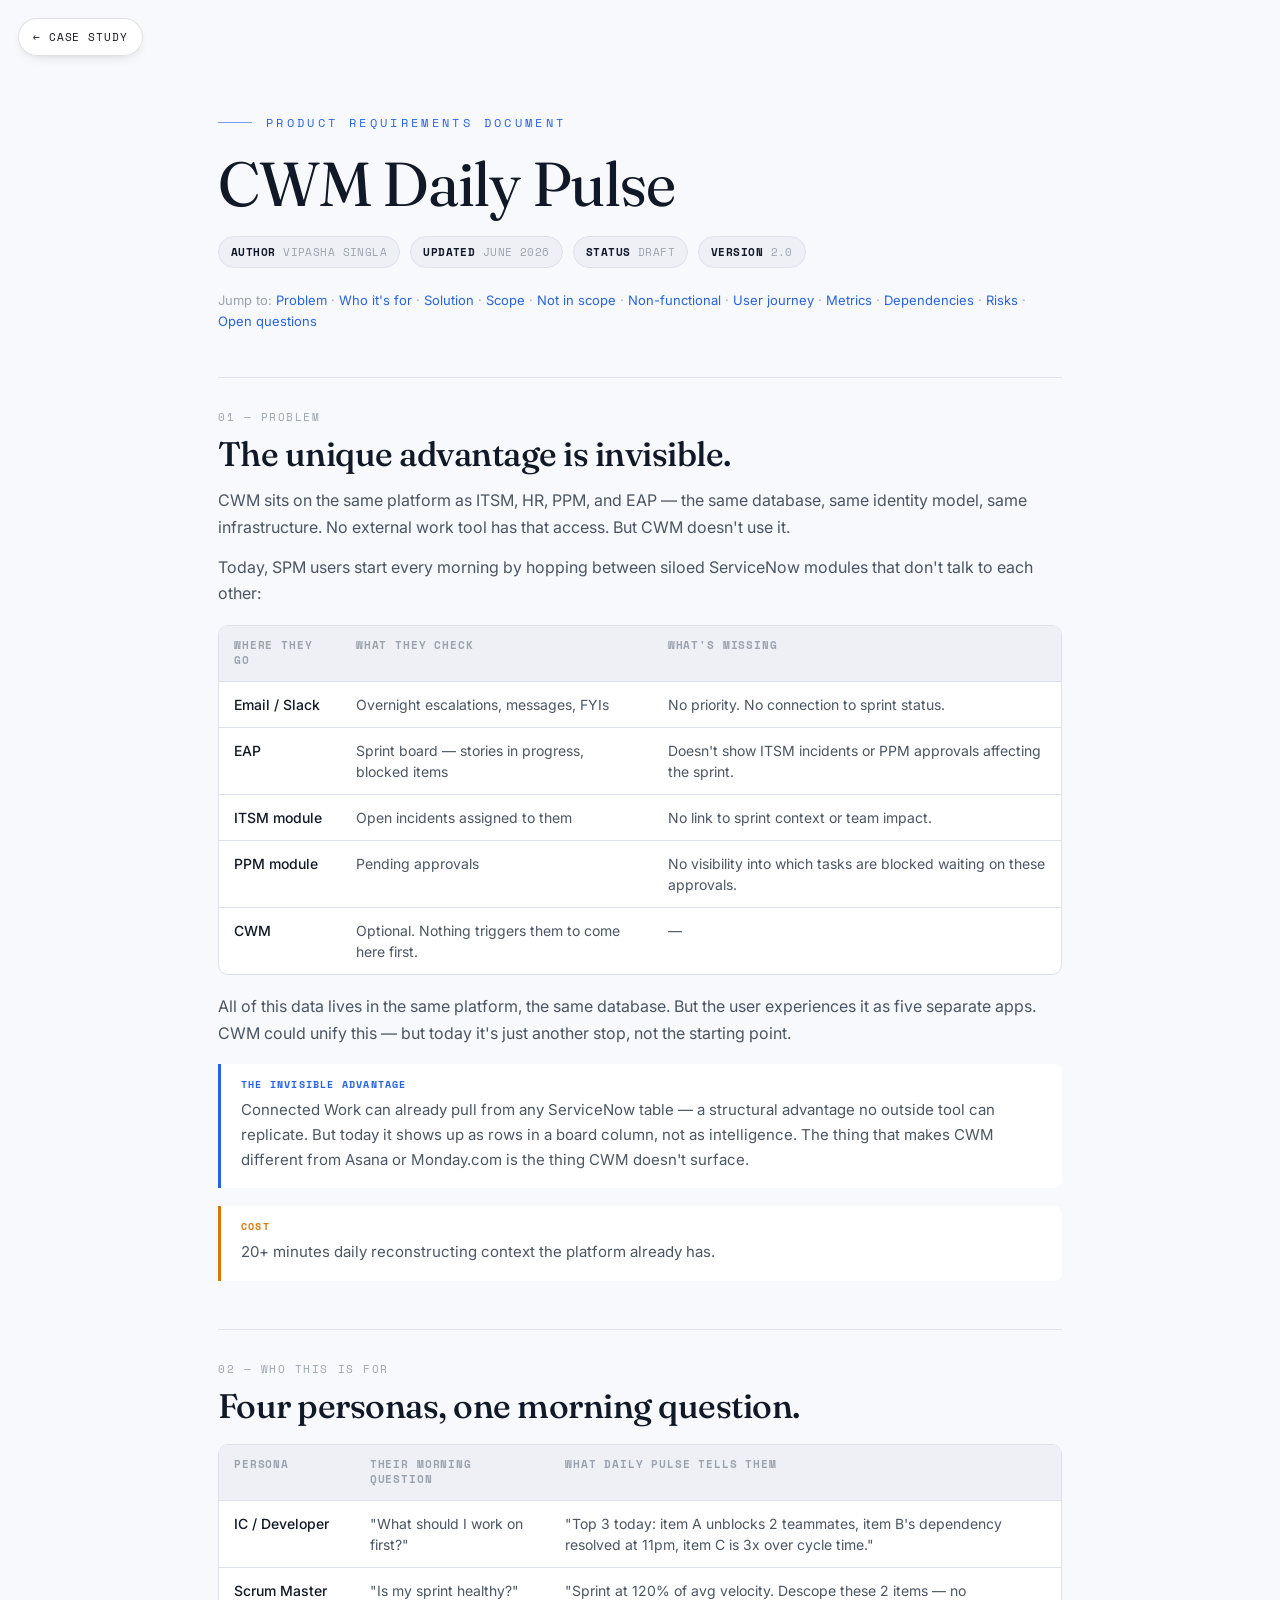
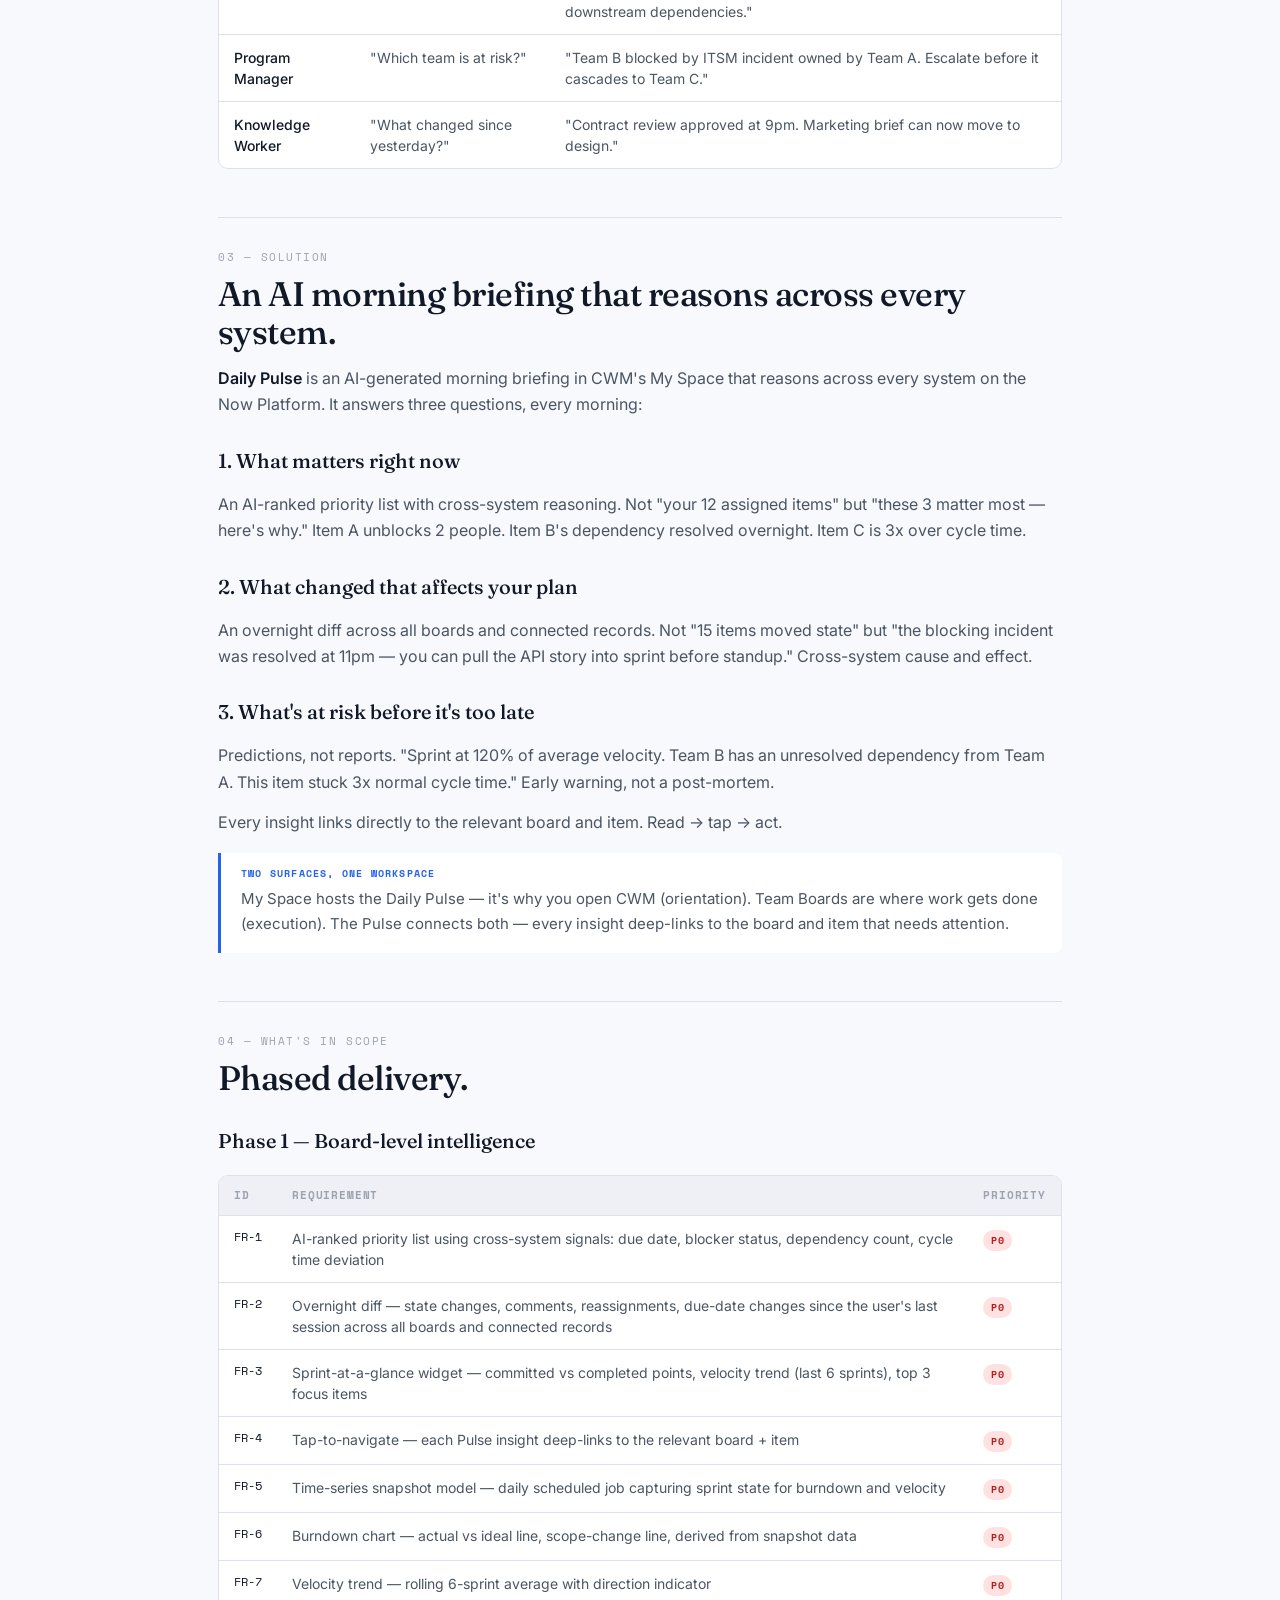
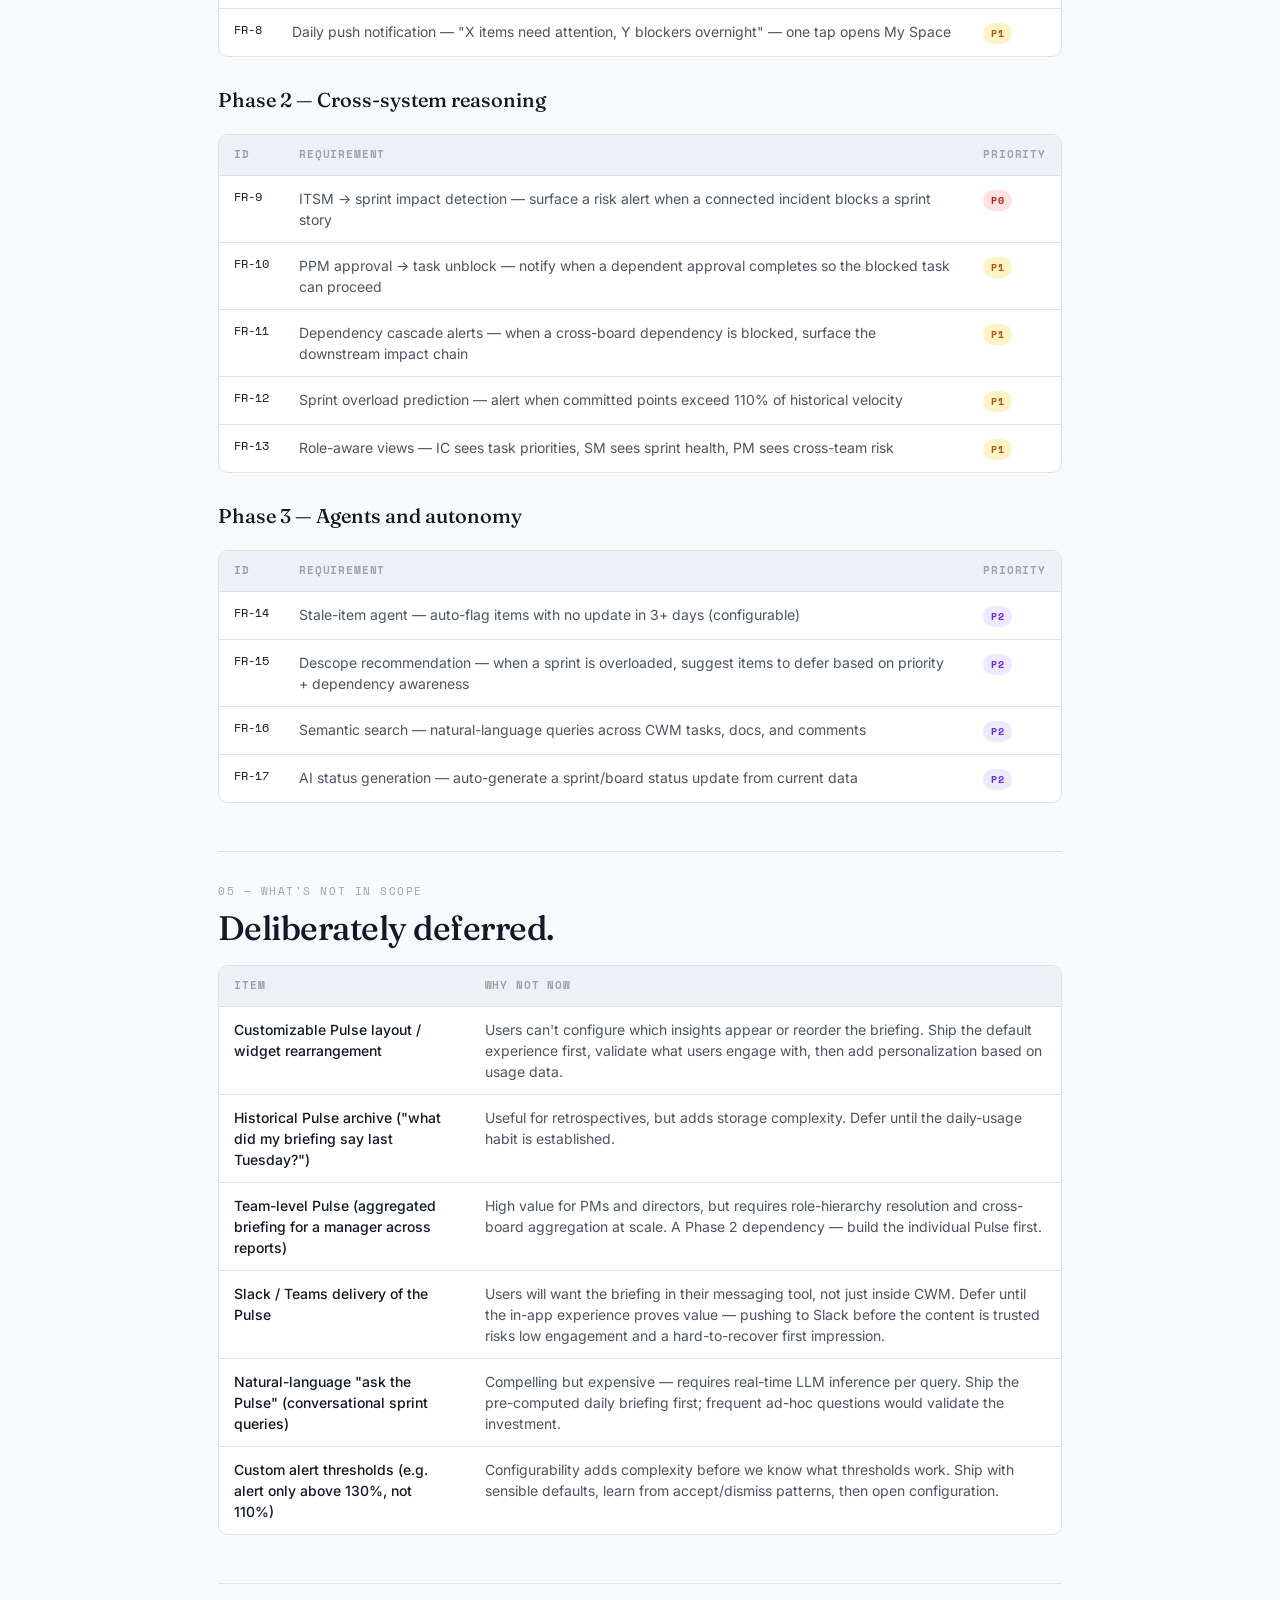
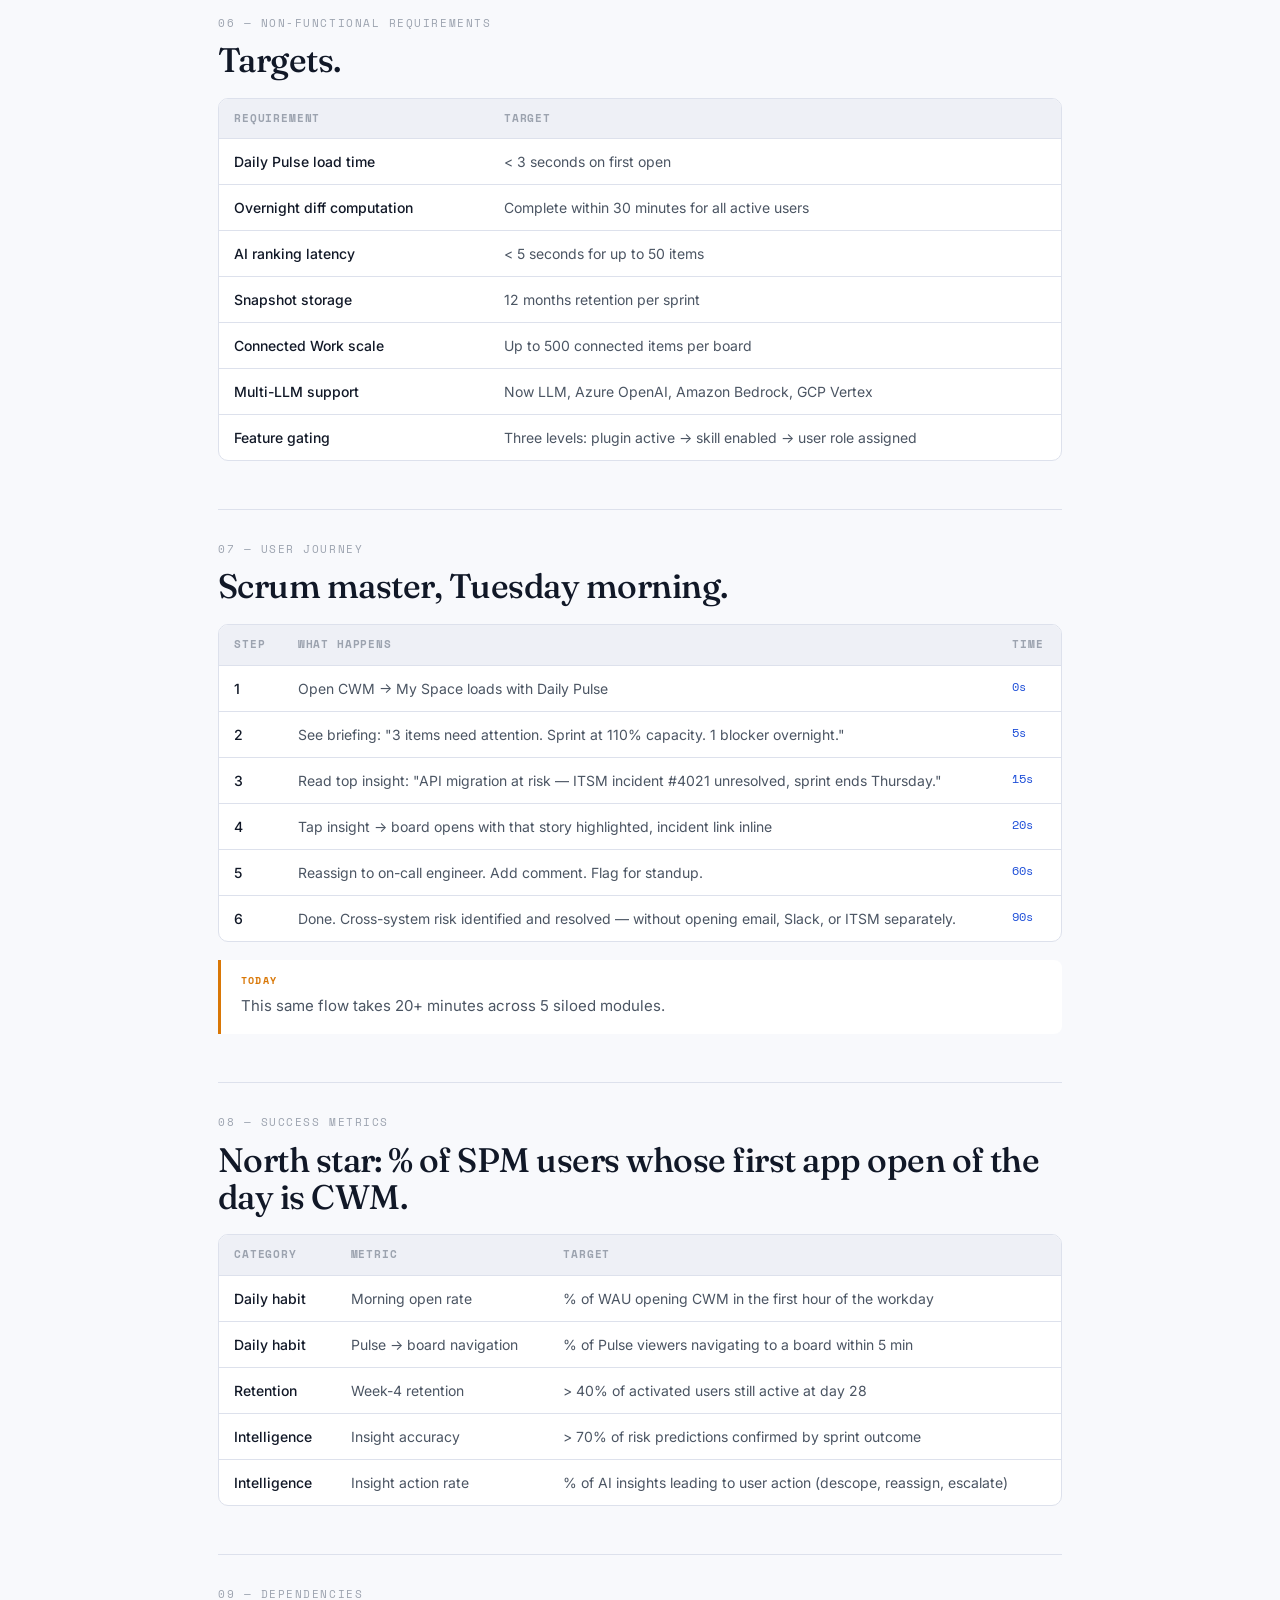
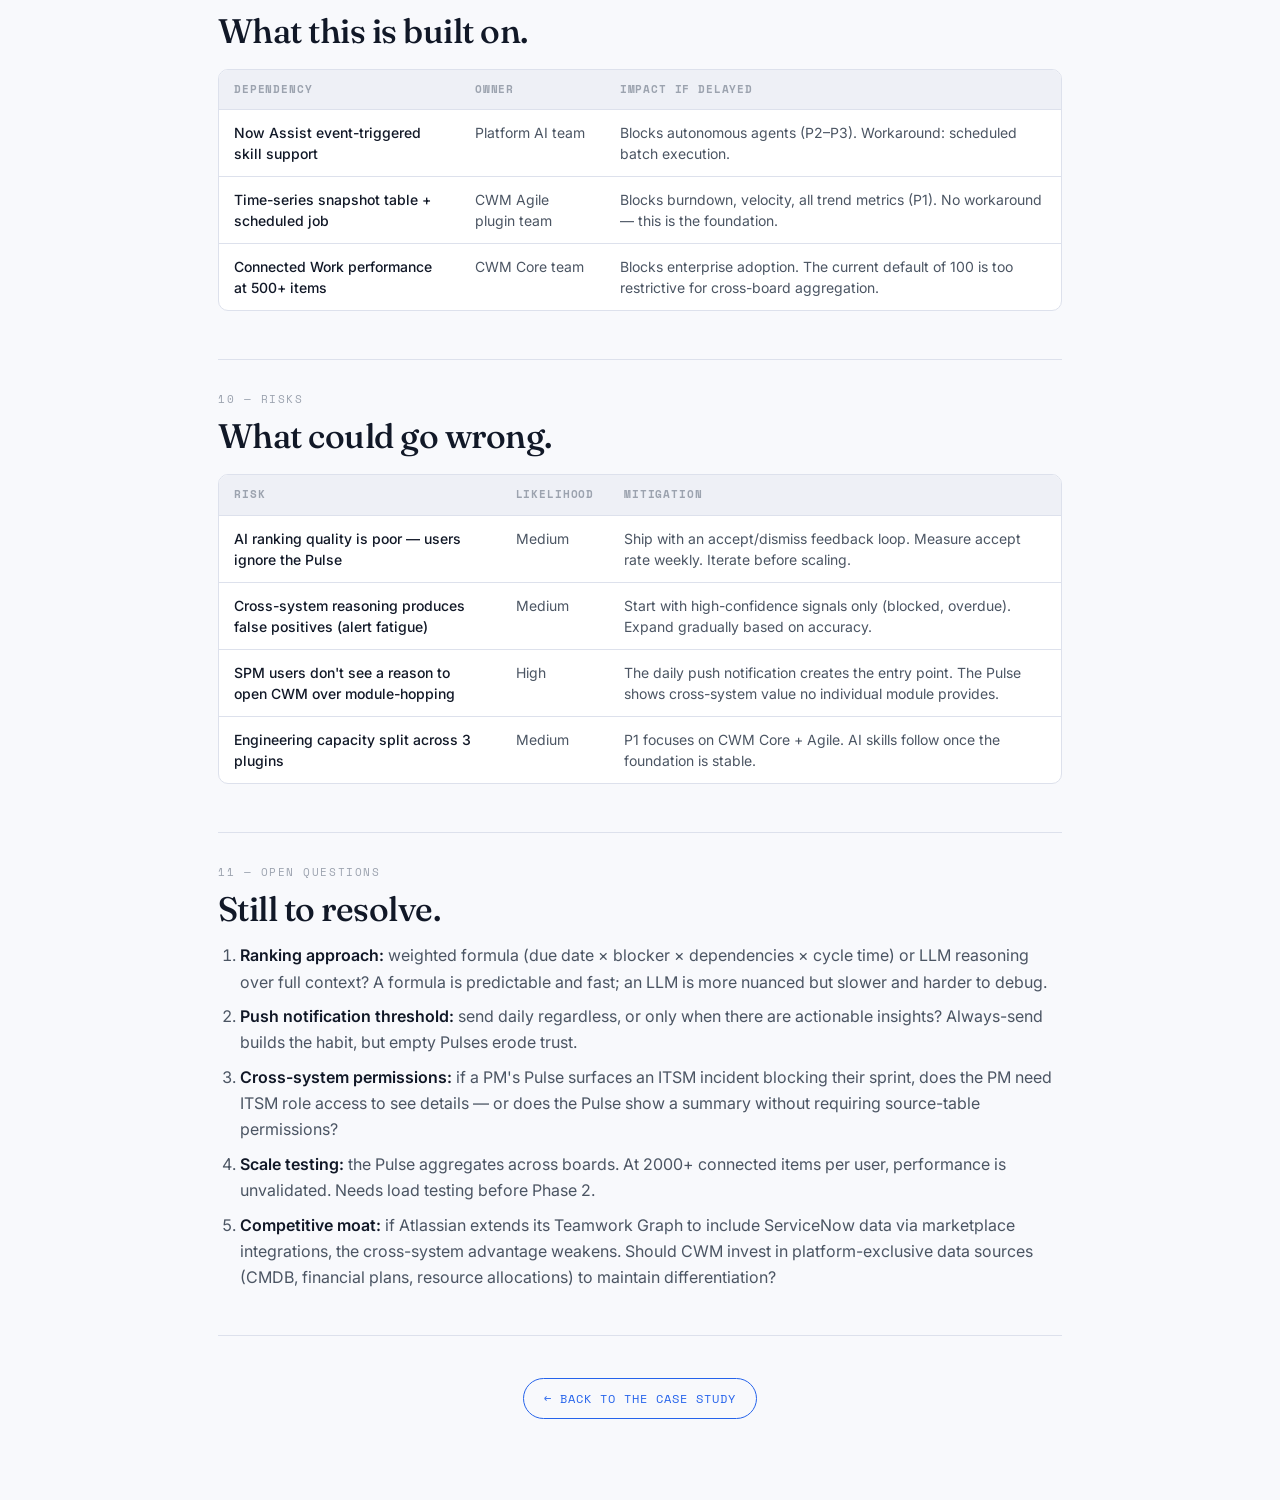
==== case-studies/daily-pulse-prd.html @ d3bc54a2 "Add files via upload" ====
<!DOCTYPE html>
<html lang="en">
<head>
<meta charset="UTF-8" />
<meta name="viewport" content="width=device-width, initial-scale=1.0" />
<title>CWM Daily Pulse — PRD</title>
<link rel="icon" type="image/svg+xml" href="../assets/favicon.svg" />
<link rel="preconnect" href="https://fonts.googleapis.com" />
<link rel="preconnect" href="https://fonts.gstatic.com" crossorigin />
<link href="https://fonts.googleapis.com/css2?family=Fraunces:ital,opsz,wght@0,9..144,400;0,9..144,500;1,9..144,400&family=Inter:wght@300;400;500;600&family=Space+Mono:wght@400;700&display=swap" rel="stylesheet" />
<style>
:root{
  --ink:#F8F9FC;--ink2:#FFF;--ink3:#EEF0F6;--ln:#DDE1EC;
  --ac:#2563EB;--acd:#1D4ED8;--em:#10B981;--am:#D97706;--rd:#EF4444;--pr:#7C3AED;
  --mt:#4B5563;--md:#9CA3AF;--pp:#111827;
  --se:'Fraunces',Georgia,serif;--sa:'Inter',system-ui,sans-serif;--mo:'Space Mono',monospace;
  --mx:900px;
}
*{box-sizing:border-box;margin:0;padding:0}
html{scroll-behavior:smooth}
body{background:var(--ink);color:var(--mt);font:400 16px/1.65 var(--sa);-webkit-font-smoothing:antialiased;overflow-x:hidden}
::selection{background:var(--ac);color:#fff}
.w{max-width:var(--mx);margin:0 auto;padding:0 28px}

/* top links */
.pill{position:fixed;top:18px;left:18px;z-index:9999;display:inline-flex;align-items:center;gap:7px;font-family:var(--mo);font-size:11px;letter-spacing:.08em;text-transform:uppercase;text-decoration:none;color:#16141A;background:rgba(255,255,255,.92);border:1px solid rgba(0,0,0,.12);border-radius:999px;padding:9px 14px;-webkit-backdrop-filter:blur(6px);backdrop-filter:blur(6px);box-shadow:0 4px 14px -8px rgba(0,0,0,.3)}

/* doc header */
.dochead{padding:104px 0 30px}
.ey{font:400 12px/1 var(--mo);letter-spacing:.28em;text-transform:uppercase;color:var(--ac);display:inline-flex;align-items:center;gap:14px}
.ey::before{content:"";width:34px;height:1px;background:var(--ac);opacity:.6}
h1{font-family:var(--se);color:var(--pp);font-weight:400;font-size:clamp(38px,6vw,62px);letter-spacing:-.02em;line-height:1.02;margin:22px 0 20px}
.meta{display:flex;flex-wrap:wrap;gap:8px 10px;font-family:var(--mo);font-size:11px;letter-spacing:.04em;color:var(--md);text-transform:uppercase}
.meta span{background:var(--ink3);border:1px solid var(--ln);border-radius:999px;padding:6px 12px}
.meta b{color:var(--pp);font-weight:700}
.tocs{margin-top:22px;font-size:13px;color:var(--md)}
.tocs a{color:var(--ac);text-decoration:none}.tocs a:hover{text-decoration:underline}

/* sections */
section{padding:30px 0;border-top:1px solid var(--ln)}
h2{font-family:var(--se);color:var(--pp);font-weight:500;font-size:clamp(24px,3.4vw,34px);letter-spacing:-.015em;line-height:1.1;margin-bottom:6px}
.kick{font-family:var(--mo);font-size:11px;letter-spacing:.14em;text-transform:uppercase;color:var(--md);margin-bottom:10px}
h3{font-family:var(--se);color:var(--pp);font-weight:500;font-size:20px;margin:26px 0 12px}
p{margin:14px 0;color:var(--mt)}
p strong,li strong,td strong{color:var(--pp);font-weight:600}
em{font-style:italic;color:var(--acd)}
ul,ol{margin:14px 0 14px 22px}li{margin:8px 0}

/* callouts */
.call{border-left:3px solid var(--ac);background:var(--ink2);border-radius:0 8px 8px 0;padding:16px 20px;margin:18px 0;font-size:15px}
.call.cost{border-left-color:var(--am)}
.call .lbl{font:700 10px/1 var(--mo);letter-spacing:.12em;text-transform:uppercase;color:var(--ac);display:block;margin-bottom:8px}
.call.cost .lbl{color:var(--am)}

/* tables */
.tw{overflow-x:auto;margin:18px 0;border:1px solid var(--ln);border-radius:10px;background:var(--ink2)}
table{border-collapse:collapse;width:100%;font-size:14px;min-width:520px}
th,td{text-align:left;padding:12px 15px;border-bottom:1px solid var(--ln);vertical-align:top;line-height:1.5}
th{font-family:var(--mo);font-size:10.5px;letter-spacing:.08em;text-transform:uppercase;color:var(--md);background:var(--ink3);font-weight:700}
tr:last-child td{border-bottom:none}
td:first-child{color:var(--pp);font-weight:500}
.idc{font-family:var(--mo);font-size:12px;color:var(--acd);white-space:nowrap}

/* priority badges */
.p{font-family:var(--mo);font-size:10px;font-weight:700;letter-spacing:.04em;padding:3px 8px;border-radius:999px;white-space:nowrap;display:inline-block}
.p0{background:#FEE2E2;color:#B91C1C}
.p1{background:#FEF3C7;color:#B45309}
.p2{background:#EDE9FE;color:#6D28D9}

.endcap{padding:48px 0 90px;border-top:1px solid var(--ln);text-align:center}
.endcap a{font-family:var(--mo);font-size:12px;letter-spacing:.08em;text-transform:uppercase;color:var(--ac);text-decoration:none;border:1px solid var(--ac);border-radius:999px;padding:11px 20px}
.endcap a:hover{background:var(--ac);color:#fff}
@media(prefers-reduced-motion:reduce){*{scroll-behavior:auto}}
</style>
</head>
<body>
<a class="pill" href="daily-pulse.html">← Case study</a>

<div class="w">

  <header class="dochead">
    <span class="ey">Product Requirements Document</span>
    <h1>CWM Daily Pulse</h1>
    <div class="meta">
      <span><b>Author</b> Vipasha Singla</span>
      <span><b>Updated</b> June 2026</span>
      <span><b>Status</b> Draft</span>
      <span><b>Version</b> 2.0</span>
    </div>
    <p class="tocs">Jump to:
      <a href="#problem">Problem</a> ·
      <a href="#users">Who it's for</a> ·
      <a href="#solution">Solution</a> ·
      <a href="#scope">Scope</a> ·
      <a href="#oos">Not in scope</a> ·
      <a href="#nfr">Non-functional</a> ·
      <a href="#journey">User journey</a> ·
      <a href="#metrics">Metrics</a> ·
      <a href="#deps">Dependencies</a> ·
      <a href="#risks">Risks</a> ·
      <a href="#oq">Open questions</a>
    </p>
  </header>

  <!-- PROBLEM -->
  <section id="problem">
    <div class="kick">01 — Problem</div>
    <h2>The unique advantage is invisible.</h2>
    <p>CWM sits on the same platform as ITSM, HR, PPM, and EAP — the same database, same identity model, same infrastructure. No external work tool has that access. But CWM doesn't use it.</p>
    <p>Today, SPM users start every morning by hopping between siloed ServiceNow modules that don't talk to each other:</p>
    <div class="tw"><table>
      <thead><tr><th>Where they go</th><th>What they check</th><th>What's missing</th></tr></thead>
      <tbody>
        <tr><td>Email / Slack</td><td>Overnight escalations, messages, FYIs</td><td>No priority. No connection to sprint status.</td></tr>
        <tr><td>EAP</td><td>Sprint board — stories in progress, blocked items</td><td>Doesn't show ITSM incidents or PPM approvals affecting the sprint.</td></tr>
        <tr><td>ITSM module</td><td>Open incidents assigned to them</td><td>No link to sprint context or team impact.</td></tr>
        <tr><td>PPM module</td><td>Pending approvals</td><td>No visibility into which tasks are blocked waiting on these approvals.</td></tr>
        <tr><td>CWM</td><td>Optional. Nothing triggers them to come here first.</td><td>—</td></tr>
      </tbody>
    </table></div>
    <p>All of this data lives in the same platform, the same database. But the user experiences it as five separate apps. CWM could unify this — but today it's just another stop, not the starting point.</p>
    <div class="call"><span class="lbl">The invisible advantage</span>Connected Work can already pull from any ServiceNow table — a structural advantage no outside tool can replicate. But today it shows up as rows in a board column, not as intelligence. The thing that makes CWM different from Asana or Monday.com is the thing CWM doesn't surface.</div>
    <div class="call cost"><span class="lbl">Cost</span>20+ minutes daily reconstructing context the platform already has.</div>
  </section>

  <!-- USERS -->
  <section id="users">
    <div class="kick">02 — Who this is for</div>
    <h2>Four personas, one morning question.</h2>
    <div class="tw"><table>
      <thead><tr><th>Persona</th><th>Their morning question</th><th>What Daily Pulse tells them</th></tr></thead>
      <tbody>
        <tr><td>IC / Developer</td><td>"What should I work on first?"</td><td>"Top 3 today: item A unblocks 2 teammates, item B's dependency resolved at 11pm, item C is 3x over cycle time."</td></tr>
        <tr><td>Scrum Master</td><td>"Is my sprint healthy?"</td><td>"Sprint at 120% of avg velocity. Descope these 2 items — no downstream dependencies."</td></tr>
        <tr><td>Program Manager</td><td>"Which team is at risk?"</td><td>"Team B blocked by ITSM incident owned by Team A. Escalate before it cascades to Team C."</td></tr>
        <tr><td>Knowledge Worker</td><td>"What changed since yesterday?"</td><td>"Contract review approved at 9pm. Marketing brief can now move to design."</td></tr>
      </tbody>
    </table></div>
  </section>

  <!-- SOLUTION -->
  <section id="solution">
    <div class="kick">03 — Solution</div>
    <h2>An AI morning briefing that reasons across every system.</h2>
    <p><strong>Daily Pulse</strong> is an AI-generated morning briefing in CWM's My Space that reasons across every system on the Now Platform. It answers three questions, every morning:</p>
    <h3>1. What matters right now</h3>
    <p>An AI-ranked priority list with cross-system reasoning. Not "your 12 assigned items" but "these 3 matter most — here's why." Item A unblocks 2 people. Item B's dependency resolved overnight. Item C is 3x over cycle time.</p>
    <h3>2. What changed that affects your plan</h3>
    <p>An overnight diff across all boards and connected records. Not "15 items moved state" but "the blocking incident was resolved at 11pm — you can pull the API story into sprint before standup." Cross-system cause and effect.</p>
    <h3>3. What's at risk before it's too late</h3>
    <p>Predictions, not reports. "Sprint at 120% of average velocity. Team B has an unresolved dependency from Team A. This item stuck 3x normal cycle time." Early warning, not a post-mortem.</p>
    <p>Every insight links directly to the relevant board and item. Read → tap → act.</p>
    <div class="call"><span class="lbl">Two surfaces, one workspace</span>My Space hosts the Daily Pulse — it's why you open CWM (orientation). Team Boards are where work gets done (execution). The Pulse connects both — every insight deep-links to the board and item that needs attention.</div>
  </section>

  <!-- SCOPE -->
  <section id="scope">
    <div class="kick">04 — What's in scope</div>
    <h2>Phased delivery.</h2>

    <h3>Phase 1 — Board-level intelligence</h3>
    <div class="tw"><table>
      <thead><tr><th>ID</th><th>Requirement</th><th>Priority</th></tr></thead>
      <tbody>
        <tr><td class="idc">FR-1</td><td>AI-ranked priority list using cross-system signals: due date, blocker status, dependency count, cycle time deviation</td><td><span class="p p0">P0</span></td></tr>
        <tr><td class="idc">FR-2</td><td>Overnight diff — state changes, comments, reassignments, due-date changes since the user's last session across all boards and connected records</td><td><span class="p p0">P0</span></td></tr>
        <tr><td class="idc">FR-3</td><td>Sprint-at-a-glance widget — committed vs completed points, velocity trend (last 6 sprints), top 3 focus items</td><td><span class="p p0">P0</span></td></tr>
        <tr><td class="idc">FR-4</td><td>Tap-to-navigate — each Pulse insight deep-links to the relevant board + item</td><td><span class="p p0">P0</span></td></tr>
        <tr><td class="idc">FR-5</td><td>Time-series snapshot model — daily scheduled job capturing sprint state for burndown and velocity</td><td><span class="p p0">P0</span></td></tr>
        <tr><td class="idc">FR-6</td><td>Burndown chart — actual vs ideal line, scope-change line, derived from snapshot data</td><td><span class="p p0">P0</span></td></tr>
        <tr><td class="idc">FR-7</td><td>Velocity trend — rolling 6-sprint average with direction indicator</td><td><span class="p p0">P0</span></td></tr>
        <tr><td class="idc">FR-8</td><td>Daily push notification — "X items need attention, Y blockers overnight" — one tap opens My Space</td><td><span class="p p1">P1</span></td></tr>
      </tbody>
    </table></div>

    <h3>Phase 2 — Cross-system reasoning</h3>
    <div class="tw"><table>
      <thead><tr><th>ID</th><th>Requirement</th><th>Priority</th></tr></thead>
      <tbody>
        <tr><td class="idc">FR-9</td><td>ITSM → sprint impact detection — surface a risk alert when a connected incident blocks a sprint story</td><td><span class="p p0">P0</span></td></tr>
        <tr><td class="idc">FR-10</td><td>PPM approval → task unblock — notify when a dependent approval completes so the blocked task can proceed</td><td><span class="p p1">P1</span></td></tr>
        <tr><td class="idc">FR-11</td><td>Dependency cascade alerts — when a cross-board dependency is blocked, surface the downstream impact chain</td><td><span class="p p1">P1</span></td></tr>
        <tr><td class="idc">FR-12</td><td>Sprint overload prediction — alert when committed points exceed 110% of historical velocity</td><td><span class="p p1">P1</span></td></tr>
        <tr><td class="idc">FR-13</td><td>Role-aware views — IC sees task priorities, SM sees sprint health, PM sees cross-team risk</td><td><span class="p p1">P1</span></td></tr>
      </tbody>
    </table></div>

    <h3>Phase 3 — Agents and autonomy</h3>
    <div class="tw"><table>
      <thead><tr><th>ID</th><th>Requirement</th><th>Priority</th></tr></thead>
      <tbody>
        <tr><td class="idc">FR-14</td><td>Stale-item agent — auto-flag items with no update in 3+ days (configurable)</td><td><span class="p p2">P2</span></td></tr>
        <tr><td class="idc">FR-15</td><td>Descope recommendation — when a sprint is overloaded, suggest items to defer based on priority + dependency awareness</td><td><span class="p p2">P2</span></td></tr>
        <tr><td class="idc">FR-16</td><td>Semantic search — natural-language queries across CWM tasks, docs, and comments</td><td><span class="p p2">P2</span></td></tr>
        <tr><td class="idc">FR-17</td><td>AI status generation — auto-generate a sprint/board status update from current data</td><td><span class="p p2">P2</span></td></tr>
      </tbody>
    </table></div>
  </section>

  <!-- OUT OF SCOPE -->
  <section id="oos">
    <div class="kick">05 — What's NOT in scope</div>
    <h2>Deliberately deferred.</h2>
    <div class="tw"><table>
      <thead><tr><th>Item</th><th>Why not now</th></tr></thead>
      <tbody>
        <tr><td>Customizable Pulse layout / widget rearrangement</td><td>Users can't configure which insights appear or reorder the briefing. Ship the default experience first, validate what users engage with, then add personalization based on usage data.</td></tr>
        <tr><td>Historical Pulse archive ("what did my briefing say last Tuesday?")</td><td>Useful for retrospectives, but adds storage complexity. Defer until the daily-usage habit is established.</td></tr>
        <tr><td>Team-level Pulse (aggregated briefing for a manager across reports)</td><td>High value for PMs and directors, but requires role-hierarchy resolution and cross-board aggregation at scale. A Phase 2 dependency — build the individual Pulse first.</td></tr>
        <tr><td>Slack / Teams delivery of the Pulse</td><td>Users will want the briefing in their messaging tool, not just inside CWM. Defer until the in-app experience proves value — pushing to Slack before the content is trusted risks low engagement and a hard-to-recover first impression.</td></tr>
        <tr><td>Natural-language "ask the Pulse" (conversational sprint queries)</td><td>Compelling but expensive — requires real-time LLM inference per query. Ship the pre-computed daily briefing first; frequent ad-hoc questions would validate the investment.</td></tr>
        <tr><td>Custom alert thresholds (e.g. alert only above 130%, not 110%)</td><td>Configurability adds complexity before we know what thresholds work. Ship with sensible defaults, learn from accept/dismiss patterns, then open configuration.</td></tr>
      </tbody>
    </table></div>
  </section>

  <!-- NFR -->
  <section id="nfr">
    <div class="kick">06 — Non-functional requirements</div>
    <h2>Targets.</h2>
    <div class="tw"><table>
      <thead><tr><th>Requirement</th><th>Target</th></tr></thead>
      <tbody>
        <tr><td>Daily Pulse load time</td><td>&lt; 3 seconds on first open</td></tr>
        <tr><td>Overnight diff computation</td><td>Complete within 30 minutes for all active users</td></tr>
        <tr><td>AI ranking latency</td><td>&lt; 5 seconds for up to 50 items</td></tr>
        <tr><td>Snapshot storage</td><td>12 months retention per sprint</td></tr>
        <tr><td>Connected Work scale</td><td>Up to 500 connected items per board</td></tr>
        <tr><td>Multi-LLM support</td><td>Now LLM, Azure OpenAI, Amazon Bedrock, GCP Vertex</td></tr>
        <tr><td>Feature gating</td><td>Three levels: plugin active → skill enabled → user role assigned</td></tr>
      </tbody>
    </table></div>
  </section>

  <!-- JOURNEY -->
  <section id="journey">
    <div class="kick">07 — User journey</div>
    <h2>Scrum master, Tuesday morning.</h2>
    <div class="tw"><table>
      <thead><tr><th>Step</th><th>What happens</th><th>Time</th></tr></thead>
      <tbody>
        <tr><td>1</td><td>Open CWM → My Space loads with Daily Pulse</td><td class="idc">0s</td></tr>
        <tr><td>2</td><td>See briefing: "3 items need attention. Sprint at 110% capacity. 1 blocker overnight."</td><td class="idc">5s</td></tr>
        <tr><td>3</td><td>Read top insight: "API migration at risk — ITSM incident #4021 unresolved, sprint ends Thursday."</td><td class="idc">15s</td></tr>
        <tr><td>4</td><td>Tap insight → board opens with that story highlighted, incident link inline</td><td class="idc">20s</td></tr>
        <tr><td>5</td><td>Reassign to on-call engineer. Add comment. Flag for standup.</td><td class="idc">60s</td></tr>
        <tr><td>6</td><td>Done. Cross-system risk identified and resolved — without opening email, Slack, or ITSM separately.</td><td class="idc">90s</td></tr>
      </tbody>
    </table></div>
    <div class="call cost"><span class="lbl">Today</span>This same flow takes 20+ minutes across 5 siloed modules.</div>
  </section>

  <!-- METRICS -->
  <section id="metrics">
    <div class="kick">08 — Success metrics</div>
    <h2>North star: % of SPM users whose first app open of the day is CWM.</h2>
    <div class="tw"><table>
      <thead><tr><th>Category</th><th>Metric</th><th>Target</th></tr></thead>
      <tbody>
        <tr><td>Daily habit</td><td>Morning open rate</td><td>% of WAU opening CWM in the first hour of the workday</td></tr>
        <tr><td>Daily habit</td><td>Pulse → board navigation</td><td>% of Pulse viewers navigating to a board within 5 min</td></tr>
        <tr><td>Retention</td><td>Week-4 retention</td><td>&gt; 40% of activated users still active at day 28</td></tr>
        <tr><td>Intelligence</td><td>Insight accuracy</td><td>&gt; 70% of risk predictions confirmed by sprint outcome</td></tr>
        <tr><td>Intelligence</td><td>Insight action rate</td><td>% of AI insights leading to user action (descope, reassign, escalate)</td></tr>
      </tbody>
    </table></div>
  </section>

  <!-- DEPENDENCIES -->
  <section id="deps">
    <div class="kick">09 — Dependencies</div>
    <h2>What this is built on.</h2>
    <div class="tw"><table>
      <thead><tr><th>Dependency</th><th>Owner</th><th>Impact if delayed</th></tr></thead>
      <tbody>
        <tr><td>Now Assist event-triggered skill support</td><td>Platform AI team</td><td>Blocks autonomous agents (P2–P3). Workaround: scheduled batch execution.</td></tr>
        <tr><td>Time-series snapshot table + scheduled job</td><td>CWM Agile plugin team</td><td>Blocks burndown, velocity, all trend metrics (P1). No workaround — this is the foundation.</td></tr>
        <tr><td>Connected Work performance at 500+ items</td><td>CWM Core team</td><td>Blocks enterprise adoption. The current default of 100 is too restrictive for cross-board aggregation.</td></tr>
      </tbody>
    </table></div>
  </section>

  <!-- RISKS -->
  <section id="risks">
    <div class="kick">10 — Risks</div>
    <h2>What could go wrong.</h2>
    <div class="tw"><table>
      <thead><tr><th>Risk</th><th>Likelihood</th><th>Mitigation</th></tr></thead>
      <tbody>
        <tr><td>AI ranking quality is poor — users ignore the Pulse</td><td>Medium</td><td>Ship with an accept/dismiss feedback loop. Measure accept rate weekly. Iterate before scaling.</td></tr>
        <tr><td>Cross-system reasoning produces false positives (alert fatigue)</td><td>Medium</td><td>Start with high-confidence signals only (blocked, overdue). Expand gradually based on accuracy.</td></tr>
        <tr><td>SPM users don't see a reason to open CWM over module-hopping</td><td>High</td><td>The daily push notification creates the entry point. The Pulse shows cross-system value no individual module provides.</td></tr>
        <tr><td>Engineering capacity split across 3 plugins</td><td>Medium</td><td>P1 focuses on CWM Core + Agile. AI skills follow once the foundation is stable.</td></tr>
      </tbody>
    </table></div>
  </section>

  <!-- OPEN QUESTIONS -->
  <section id="oq">
    <div class="kick">11 — Open questions</div>
    <h2>Still to resolve.</h2>
    <ol>
      <li><strong>Ranking approach:</strong> weighted formula (due date × blocker × dependencies × cycle time) or LLM reasoning over full context? A formula is predictable and fast; an LLM is more nuanced but slower and harder to debug.</li>
      <li><strong>Push notification threshold:</strong> send daily regardless, or only when there are actionable insights? Always-send builds the habit, but empty Pulses erode trust.</li>
      <li><strong>Cross-system permissions:</strong> if a PM's Pulse surfaces an ITSM incident blocking their sprint, does the PM need ITSM role access to see details — or does the Pulse show a summary without requiring source-table permissions?</li>
      <li><strong>Scale testing:</strong> the Pulse aggregates across boards. At 2000+ connected items per user, performance is unvalidated. Needs load testing before Phase 2.</li>
      <li><strong>Competitive moat:</strong> if Atlassian extends its Teamwork Graph to include ServiceNow data via marketplace integrations, the cross-system advantage weakens. Should CWM invest in platform-exclusive data sources (CMDB, financial plans, resource allocations) to maintain differentiation?</li>
    </ol>
  </section>

  <div class="endcap"><a href="daily-pulse.html">← Back to the case study</a></div>

</div>
</body>
</html>
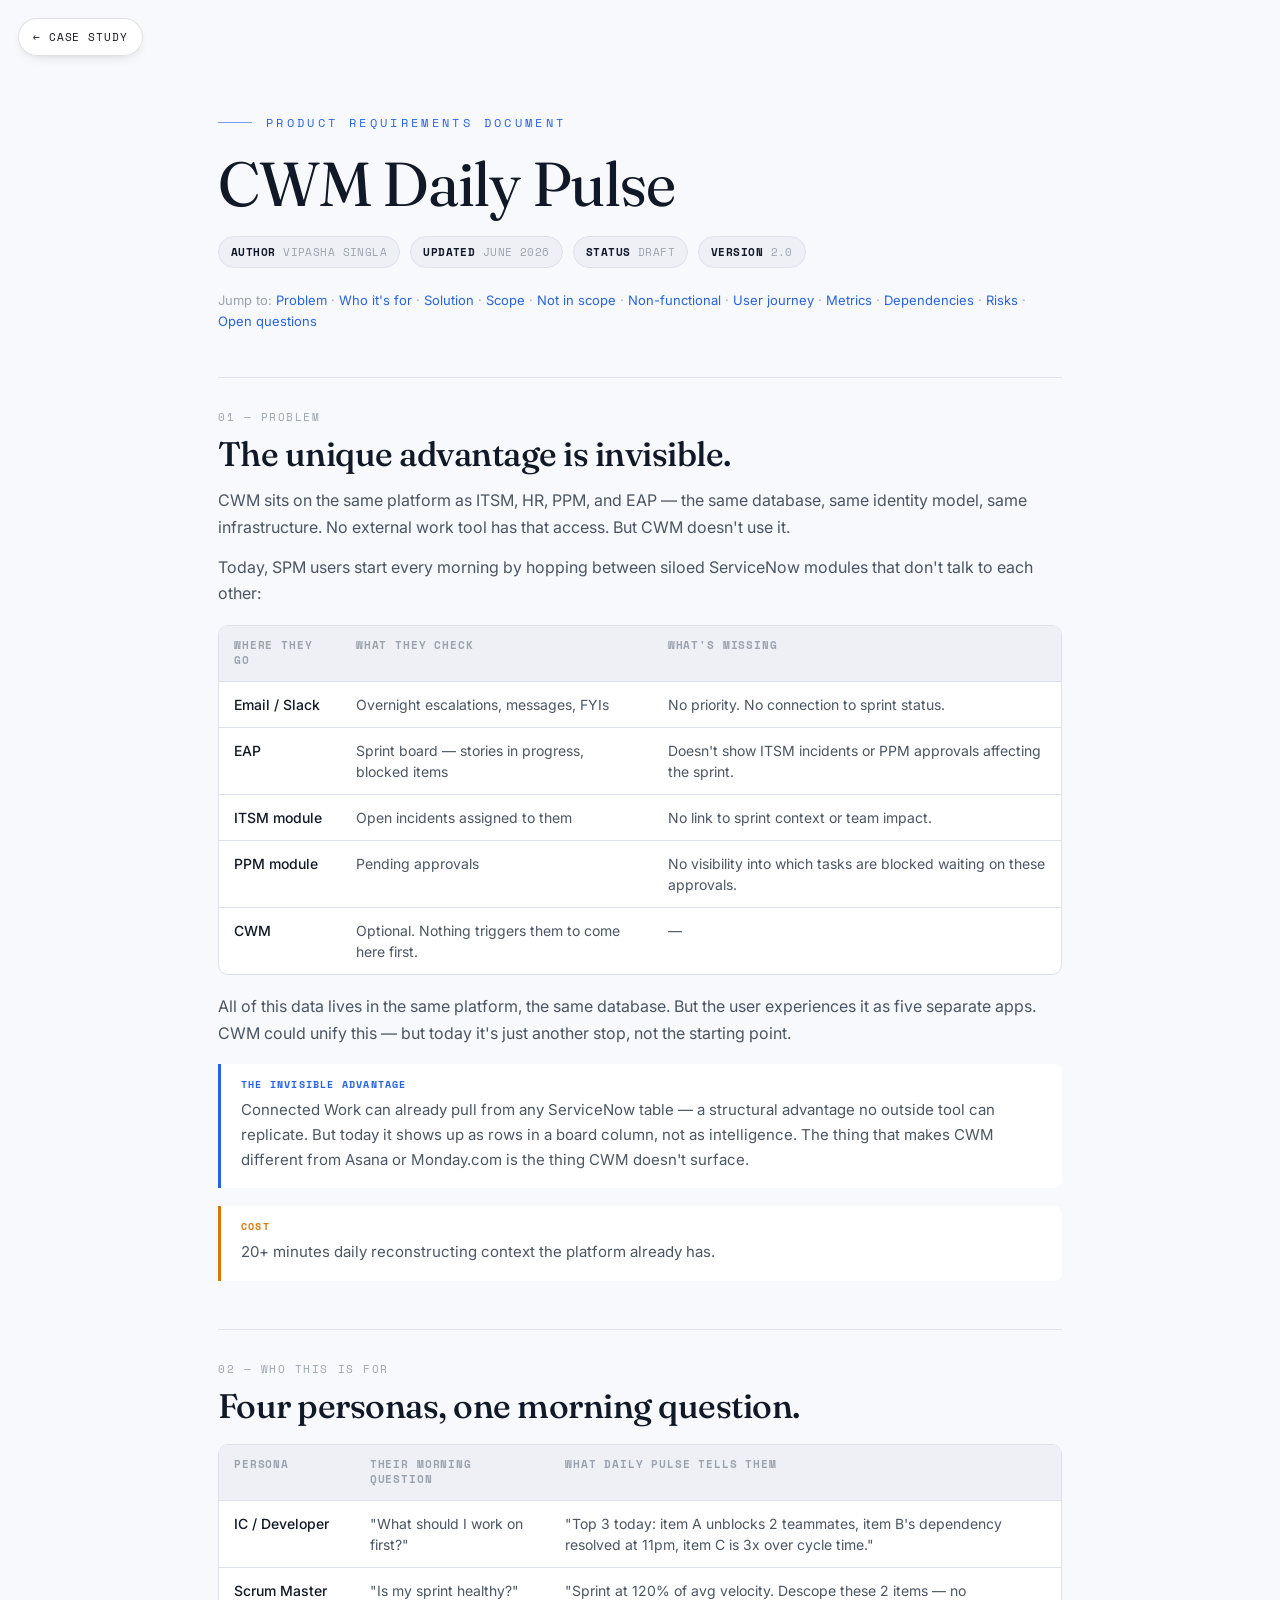
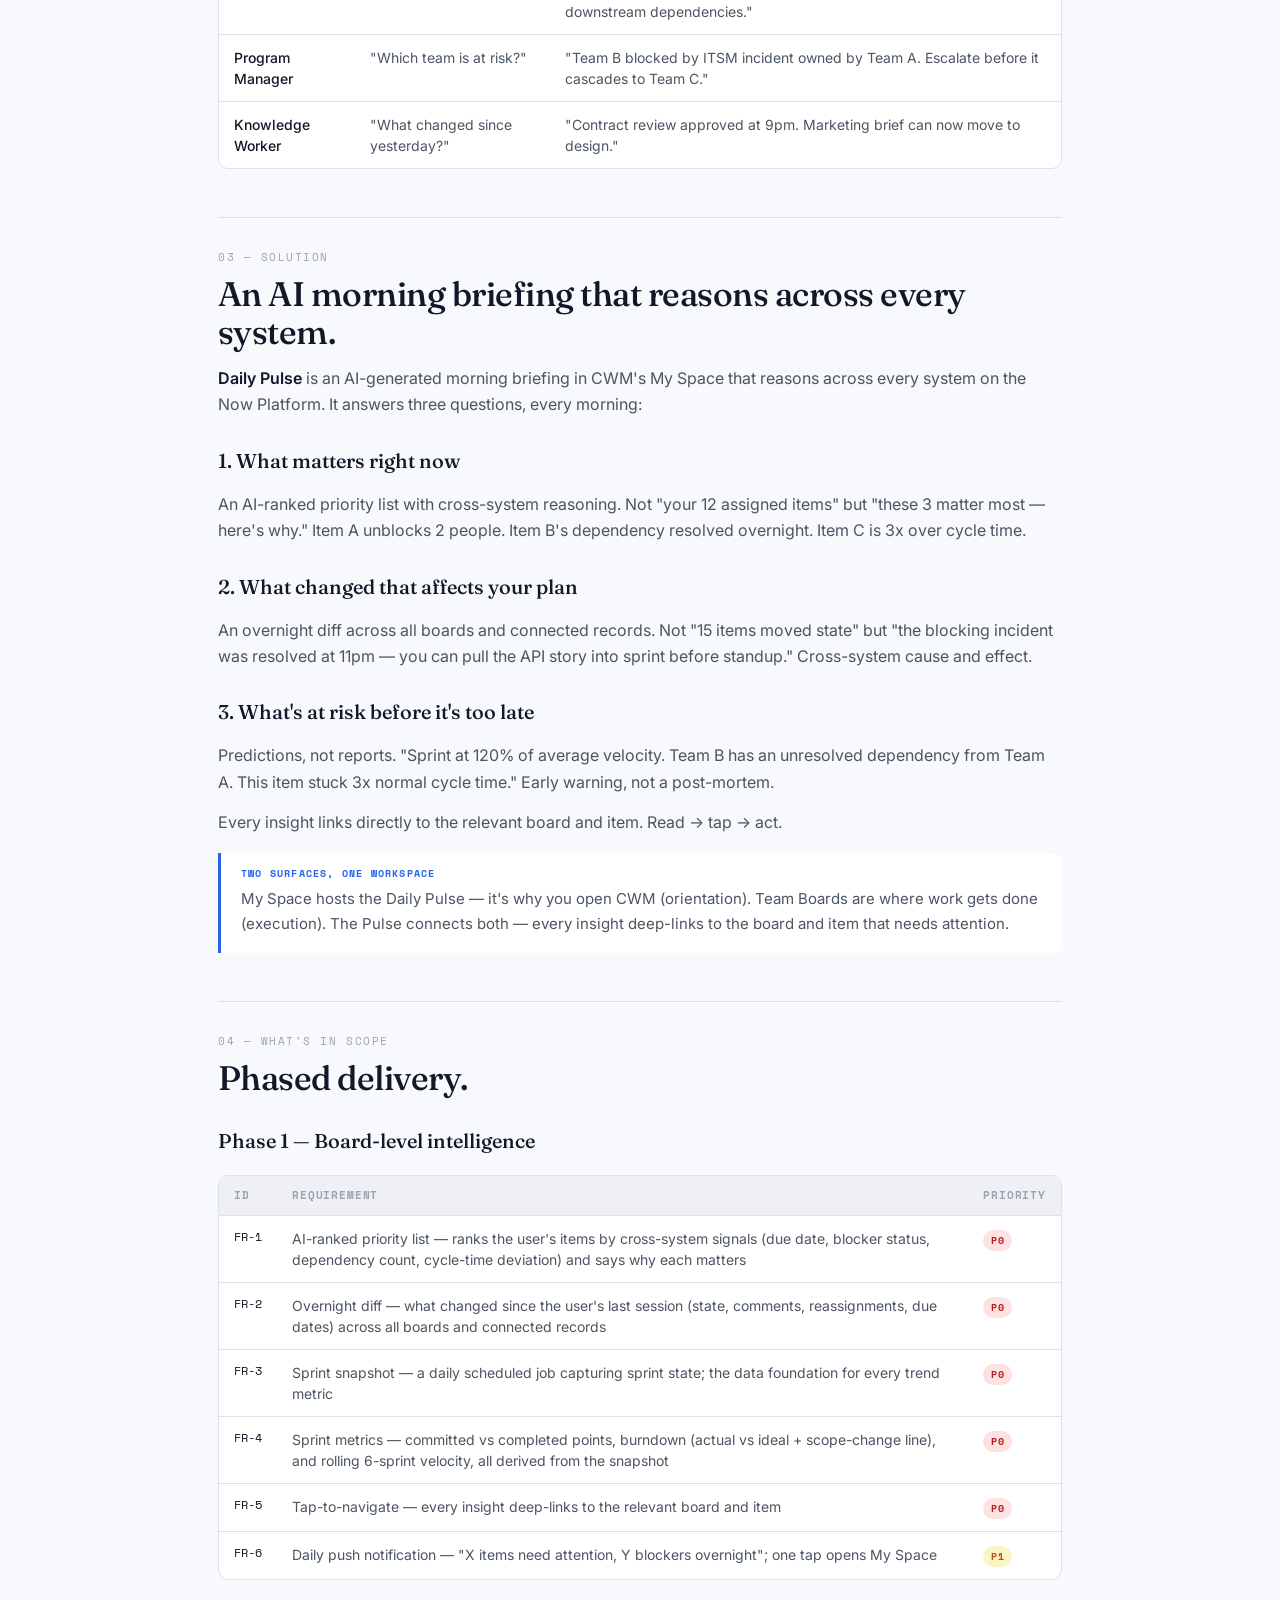
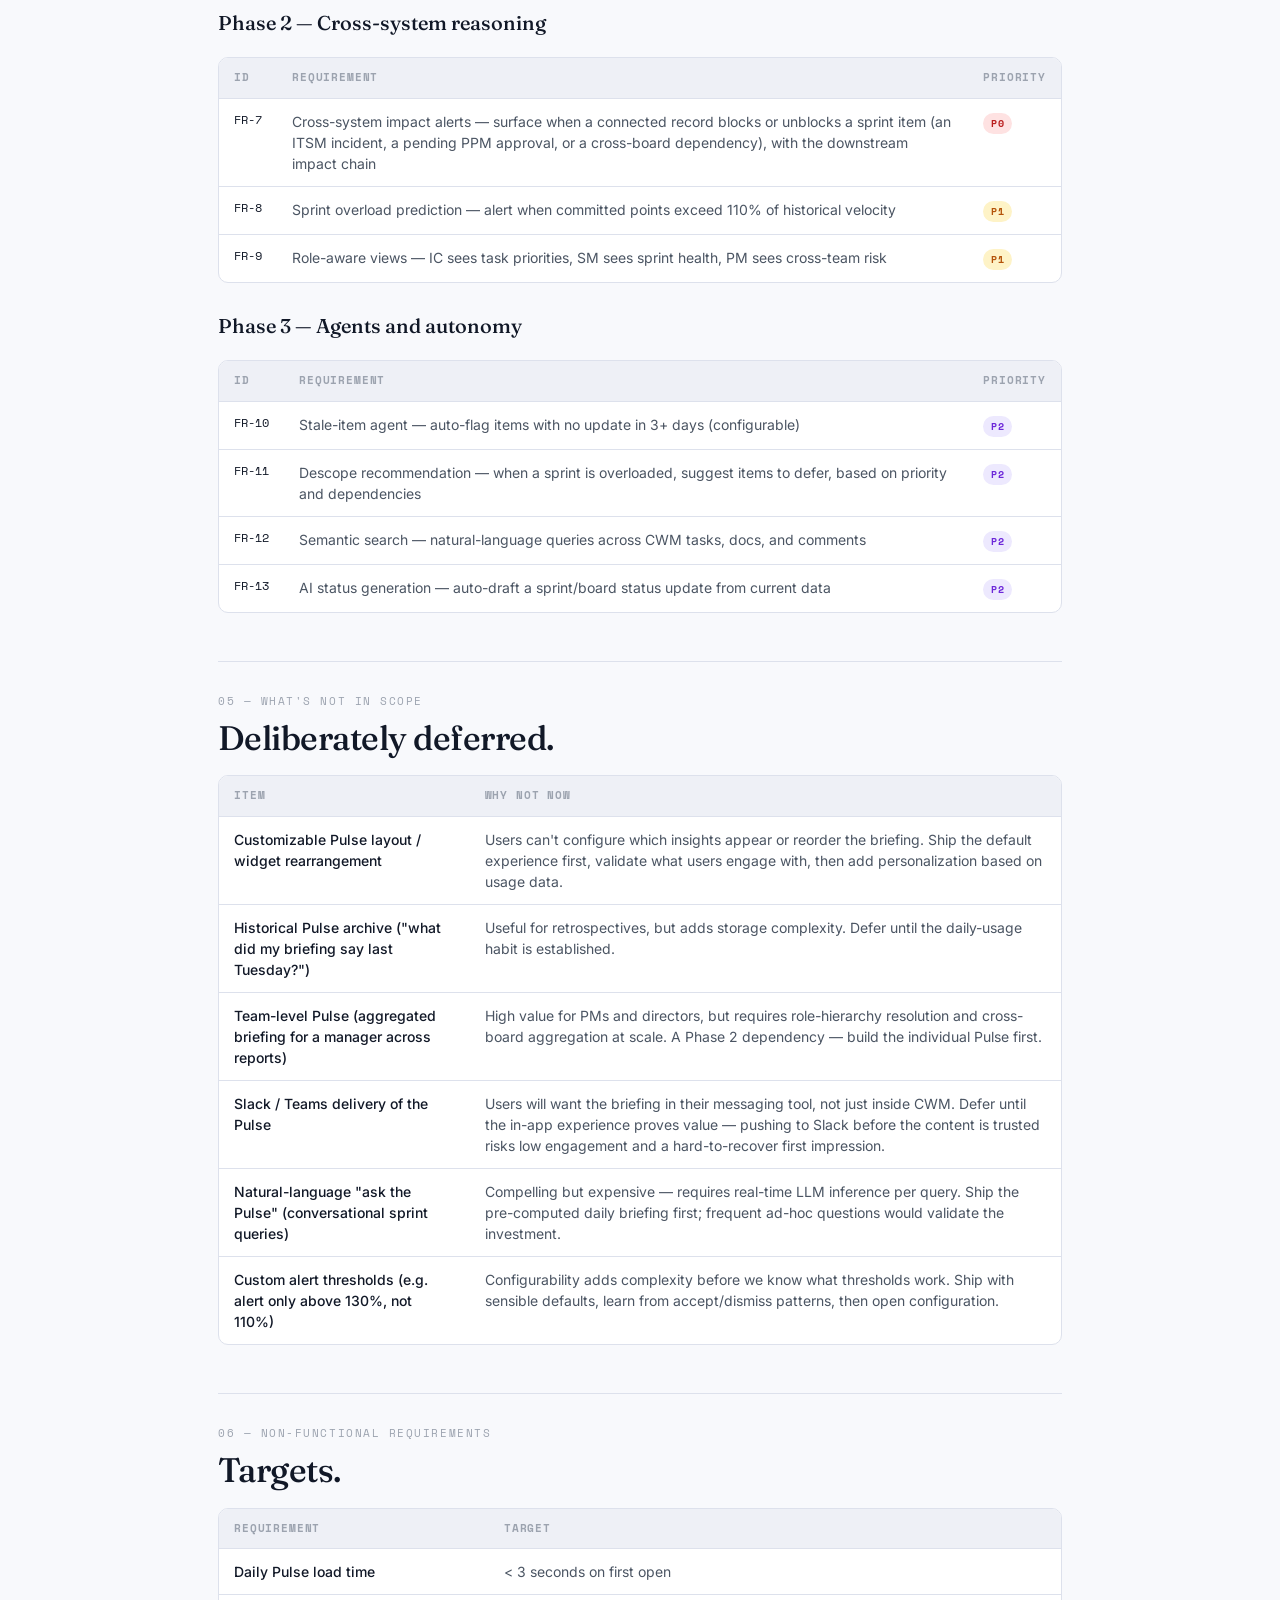
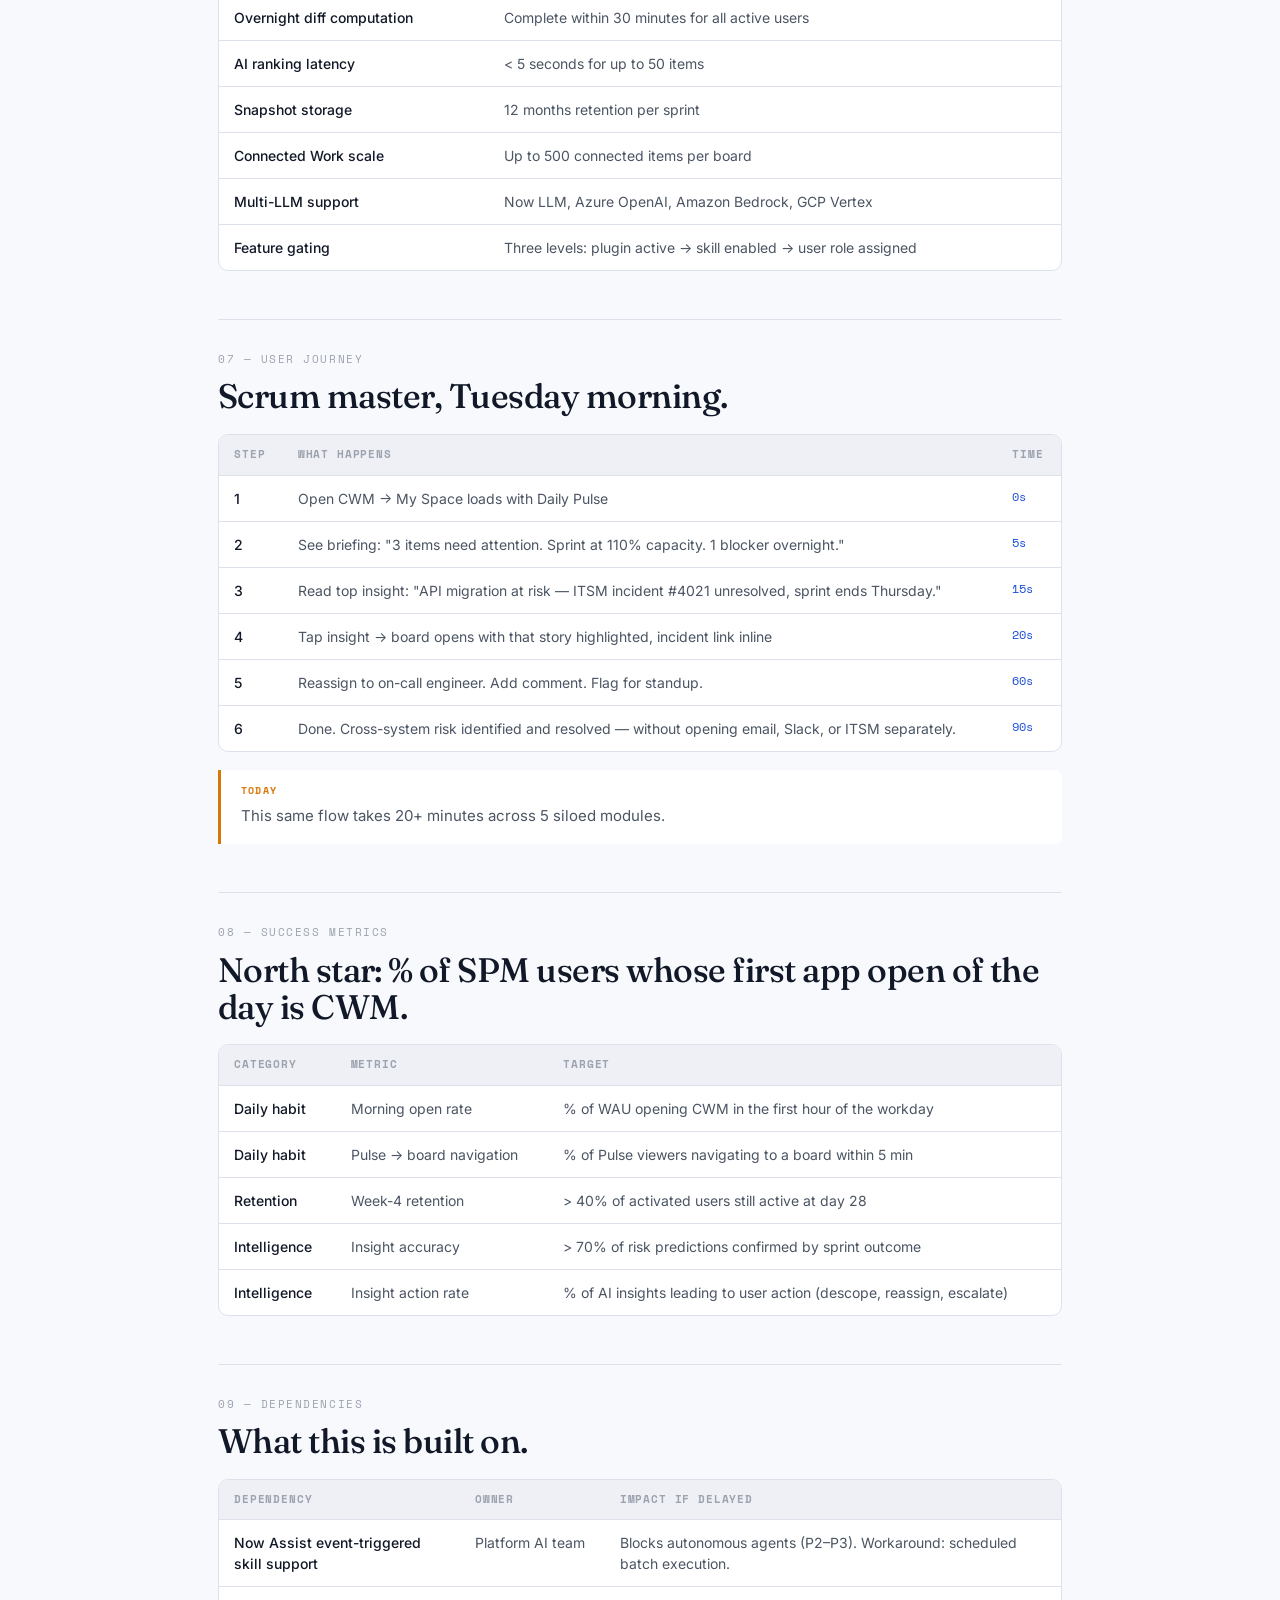
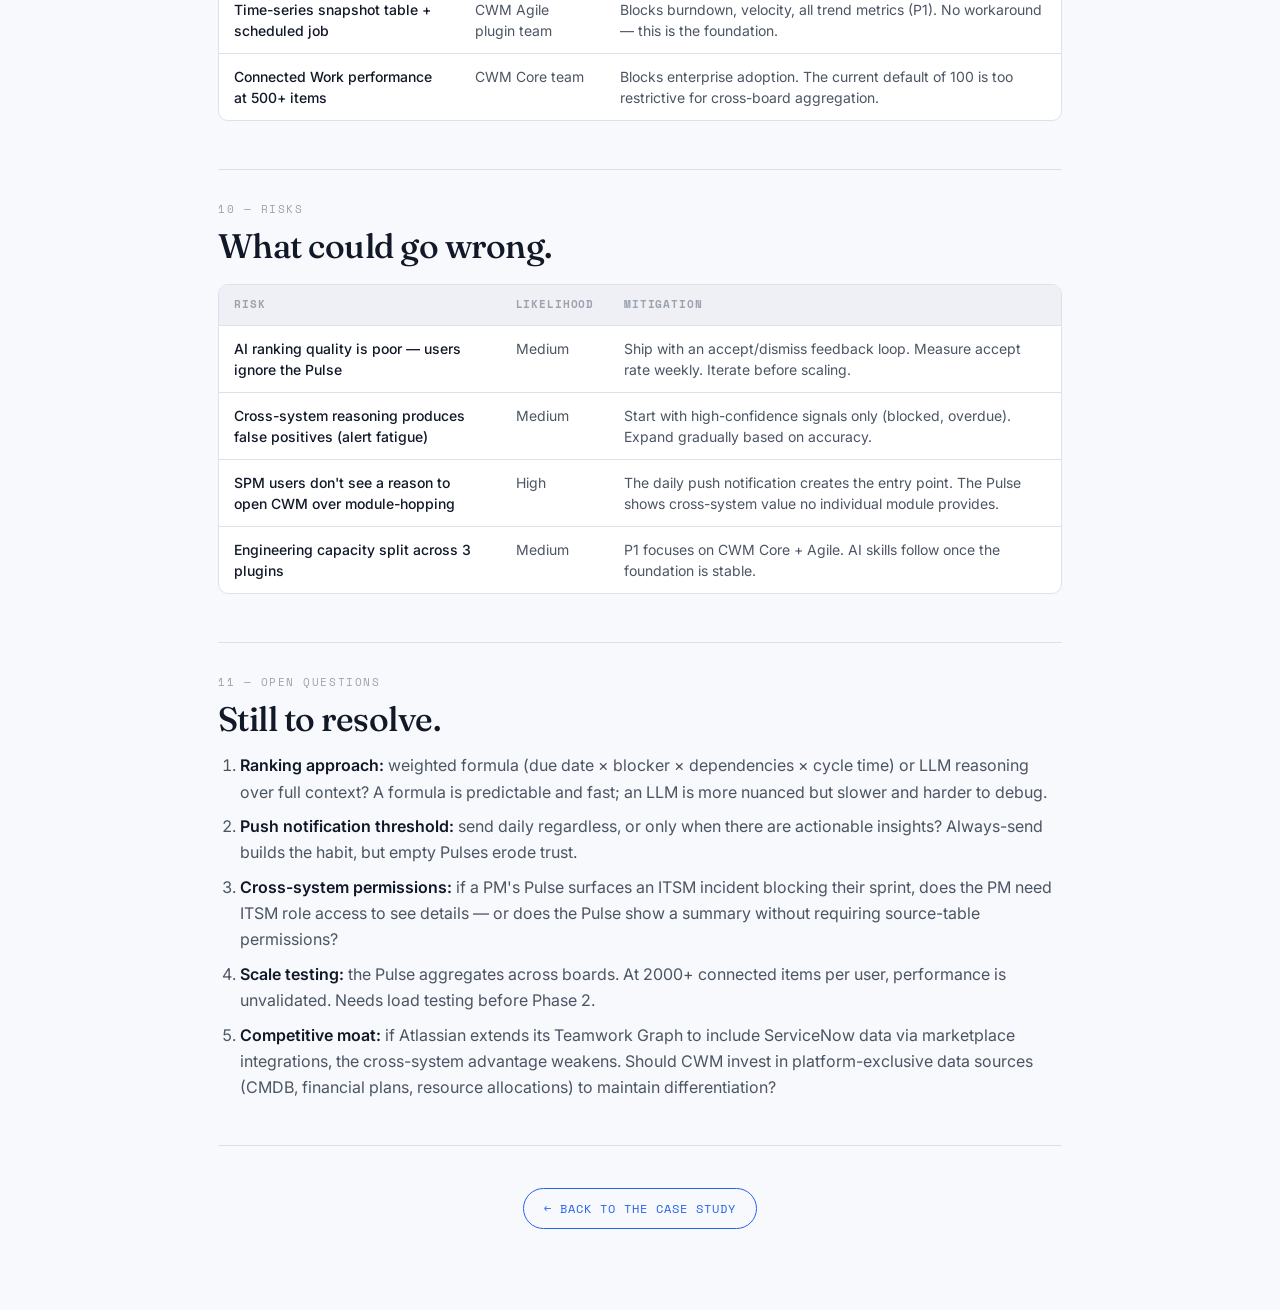
==== commit a4d670a6: "Add files via upload" ====
--- a/case-studies/daily-pulse-prd.html
+++ b/case-studies/daily-pulse-prd.html
@@ -162,14 +162,12 @@
     <div class="tw"><table>
       <thead><tr><th>ID</th><th>Requirement</th><th>Priority</th></tr></thead>
       <tbody>
-        <tr><td class="idc">FR-1</td><td>AI-ranked priority list using cross-system signals: due date, blocker status, dependency count, cycle time deviation</td><td><span class="p p0">P0</span></td></tr>
-        <tr><td class="idc">FR-2</td><td>Overnight diff — state changes, comments, reassignments, due-date changes since the user's last session across all boards and connected records</td><td><span class="p p0">P0</span></td></tr>
-        <tr><td class="idc">FR-3</td><td>Sprint-at-a-glance widget — committed vs completed points, velocity trend (last 6 sprints), top 3 focus items</td><td><span class="p p0">P0</span></td></tr>
-        <tr><td class="idc">FR-4</td><td>Tap-to-navigate — each Pulse insight deep-links to the relevant board + item</td><td><span class="p p0">P0</span></td></tr>
-        <tr><td class="idc">FR-5</td><td>Time-series snapshot model — daily scheduled job capturing sprint state for burndown and velocity</td><td><span class="p p0">P0</span></td></tr>
-        <tr><td class="idc">FR-6</td><td>Burndown chart — actual vs ideal line, scope-change line, derived from snapshot data</td><td><span class="p p0">P0</span></td></tr>
-        <tr><td class="idc">FR-7</td><td>Velocity trend — rolling 6-sprint average with direction indicator</td><td><span class="p p0">P0</span></td></tr>
-        <tr><td class="idc">FR-8</td><td>Daily push notification — "X items need attention, Y blockers overnight" — one tap opens My Space</td><td><span class="p p1">P1</span></td></tr>
+        <tr><td class="idc">FR-1</td><td>AI-ranked priority list — ranks the user's items by cross-system signals (due date, blocker status, dependency count, cycle-time deviation) and says why each matters</td><td><span class="p p0">P0</span></td></tr>
+        <tr><td class="idc">FR-2</td><td>Overnight diff — what changed since the user's last session (state, comments, reassignments, due dates) across all boards and connected records</td><td><span class="p p0">P0</span></td></tr>
+        <tr><td class="idc">FR-3</td><td>Sprint snapshot — a daily scheduled job capturing sprint state; the data foundation for every trend metric</td><td><span class="p p0">P0</span></td></tr>
+        <tr><td class="idc">FR-4</td><td>Sprint metrics — committed vs completed points, burndown (actual vs ideal + scope-change line), and rolling 6-sprint velocity, all derived from the snapshot</td><td><span class="p p0">P0</span></td></tr>
+        <tr><td class="idc">FR-5</td><td>Tap-to-navigate — every insight deep-links to the relevant board and item</td><td><span class="p p0">P0</span></td></tr>
+        <tr><td class="idc">FR-6</td><td>Daily push notification — "X items need attention, Y blockers overnight"; one tap opens My Space</td><td><span class="p p1">P1</span></td></tr>
       </tbody>
     </table></div>
 
@@ -177,11 +175,9 @@
     <div class="tw"><table>
       <thead><tr><th>ID</th><th>Requirement</th><th>Priority</th></tr></thead>
       <tbody>
-        <tr><td class="idc">FR-9</td><td>ITSM → sprint impact detection — surface a risk alert when a connected incident blocks a sprint story</td><td><span class="p p0">P0</span></td></tr>
-        <tr><td class="idc">FR-10</td><td>PPM approval → task unblock — notify when a dependent approval completes so the blocked task can proceed</td><td><span class="p p1">P1</span></td></tr>
-        <tr><td class="idc">FR-11</td><td>Dependency cascade alerts — when a cross-board dependency is blocked, surface the downstream impact chain</td><td><span class="p p1">P1</span></td></tr>
-        <tr><td class="idc">FR-12</td><td>Sprint overload prediction — alert when committed points exceed 110% of historical velocity</td><td><span class="p p1">P1</span></td></tr>
-        <tr><td class="idc">FR-13</td><td>Role-aware views — IC sees task priorities, SM sees sprint health, PM sees cross-team risk</td><td><span class="p p1">P1</span></td></tr>
+        <tr><td class="idc">FR-7</td><td>Cross-system impact alerts — surface when a connected record blocks or unblocks a sprint item (an ITSM incident, a pending PPM approval, or a cross-board dependency), with the downstream impact chain</td><td><span class="p p0">P0</span></td></tr>
+        <tr><td class="idc">FR-8</td><td>Sprint overload prediction — alert when committed points exceed 110% of historical velocity</td><td><span class="p p1">P1</span></td></tr>
+        <tr><td class="idc">FR-9</td><td>Role-aware views — IC sees task priorities, SM sees sprint health, PM sees cross-team risk</td><td><span class="p p1">P1</span></td></tr>
       </tbody>
     </table></div>
 
@@ -189,10 +185,10 @@
     <div class="tw"><table>
       <thead><tr><th>ID</th><th>Requirement</th><th>Priority</th></tr></thead>
       <tbody>
-        <tr><td class="idc">FR-14</td><td>Stale-item agent — auto-flag items with no update in 3+ days (configurable)</td><td><span class="p p2">P2</span></td></tr>
-        <tr><td class="idc">FR-15</td><td>Descope recommendation — when a sprint is overloaded, suggest items to defer based on priority + dependency awareness</td><td><span class="p p2">P2</span></td></tr>
-        <tr><td class="idc">FR-16</td><td>Semantic search — natural-language queries across CWM tasks, docs, and comments</td><td><span class="p p2">P2</span></td></tr>
-        <tr><td class="idc">FR-17</td><td>AI status generation — auto-generate a sprint/board status update from current data</td><td><span class="p p2">P2</span></td></tr>
+        <tr><td class="idc">FR-10</td><td>Stale-item agent — auto-flag items with no update in 3+ days (configurable)</td><td><span class="p p2">P2</span></td></tr>
+        <tr><td class="idc">FR-11</td><td>Descope recommendation — when a sprint is overloaded, suggest items to defer, based on priority and dependencies</td><td><span class="p p2">P2</span></td></tr>
+        <tr><td class="idc">FR-12</td><td>Semantic search — natural-language queries across CWM tasks, docs, and comments</td><td><span class="p p2">P2</span></td></tr>
+        <tr><td class="idc">FR-13</td><td>AI status generation — auto-draft a sprint/board status update from current data</td><td><span class="p p2">P2</span></td></tr>
       </tbody>
     </table></div>
   </section>
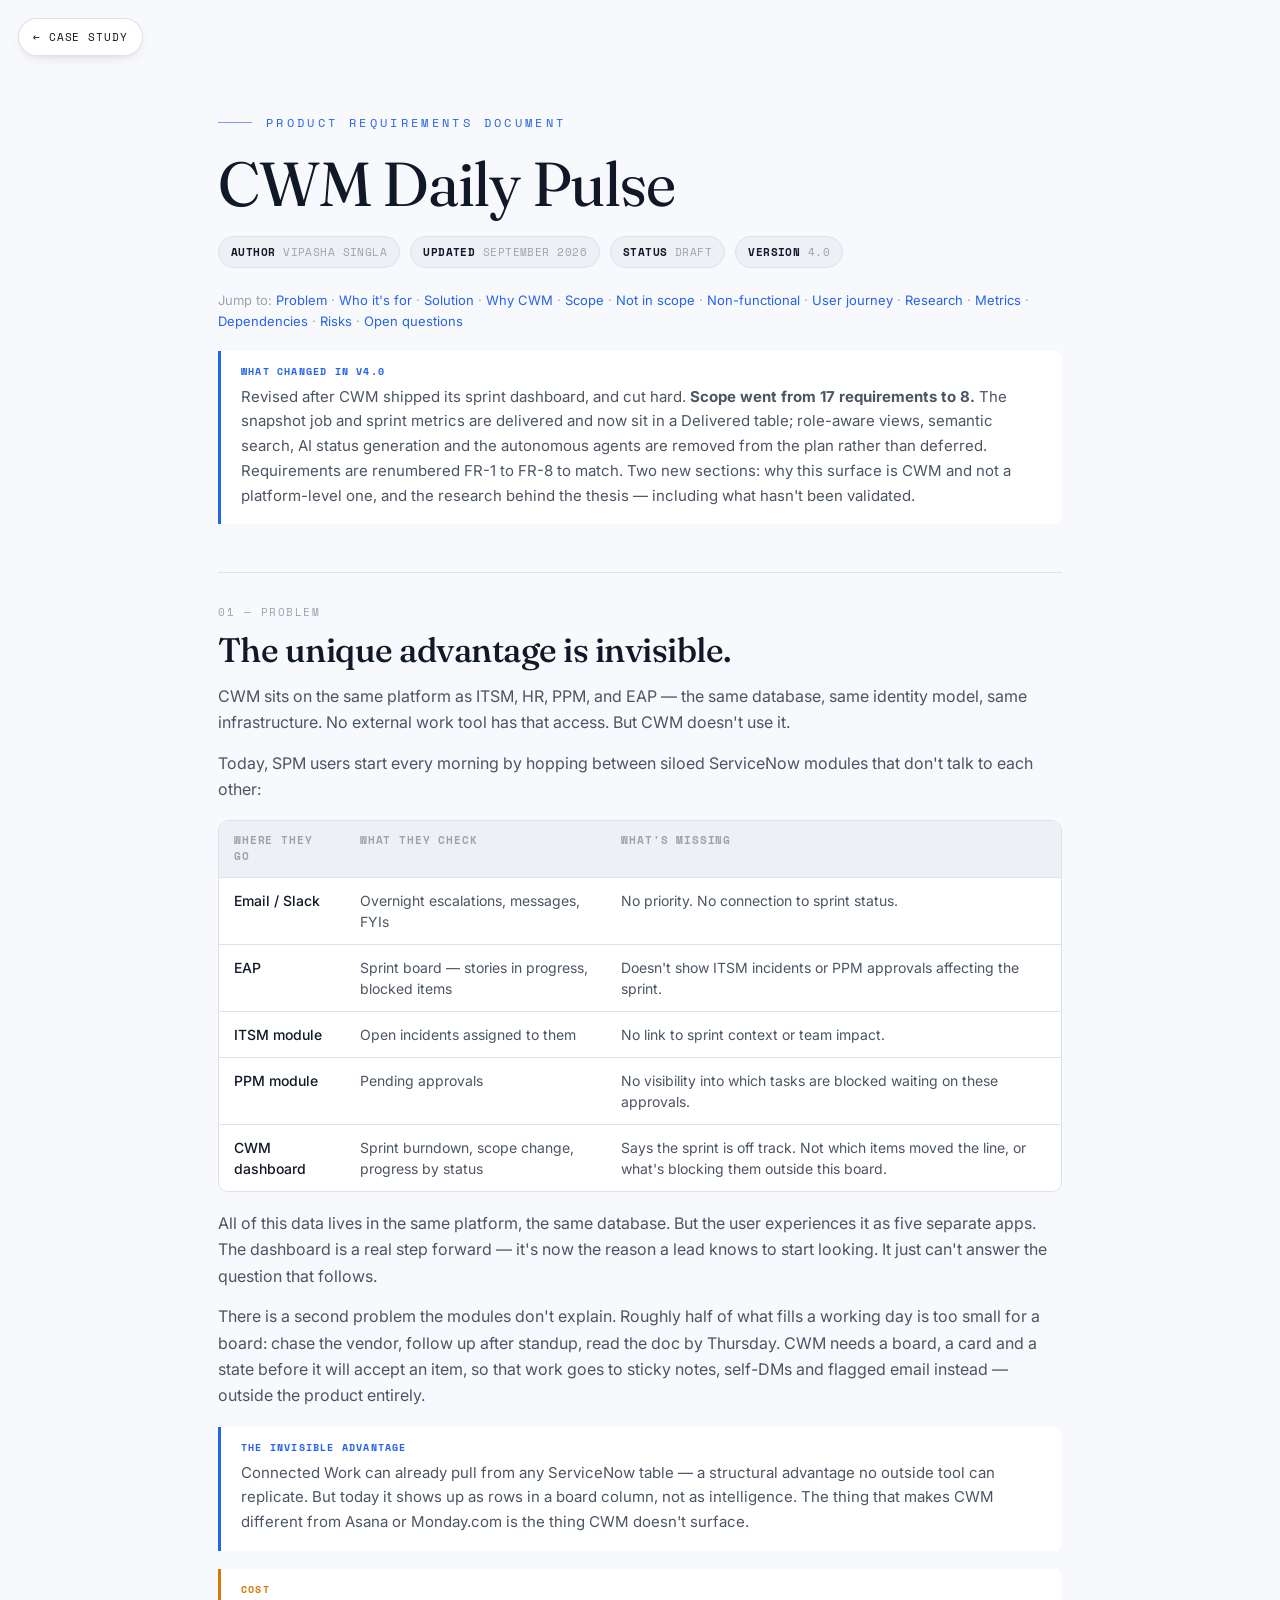
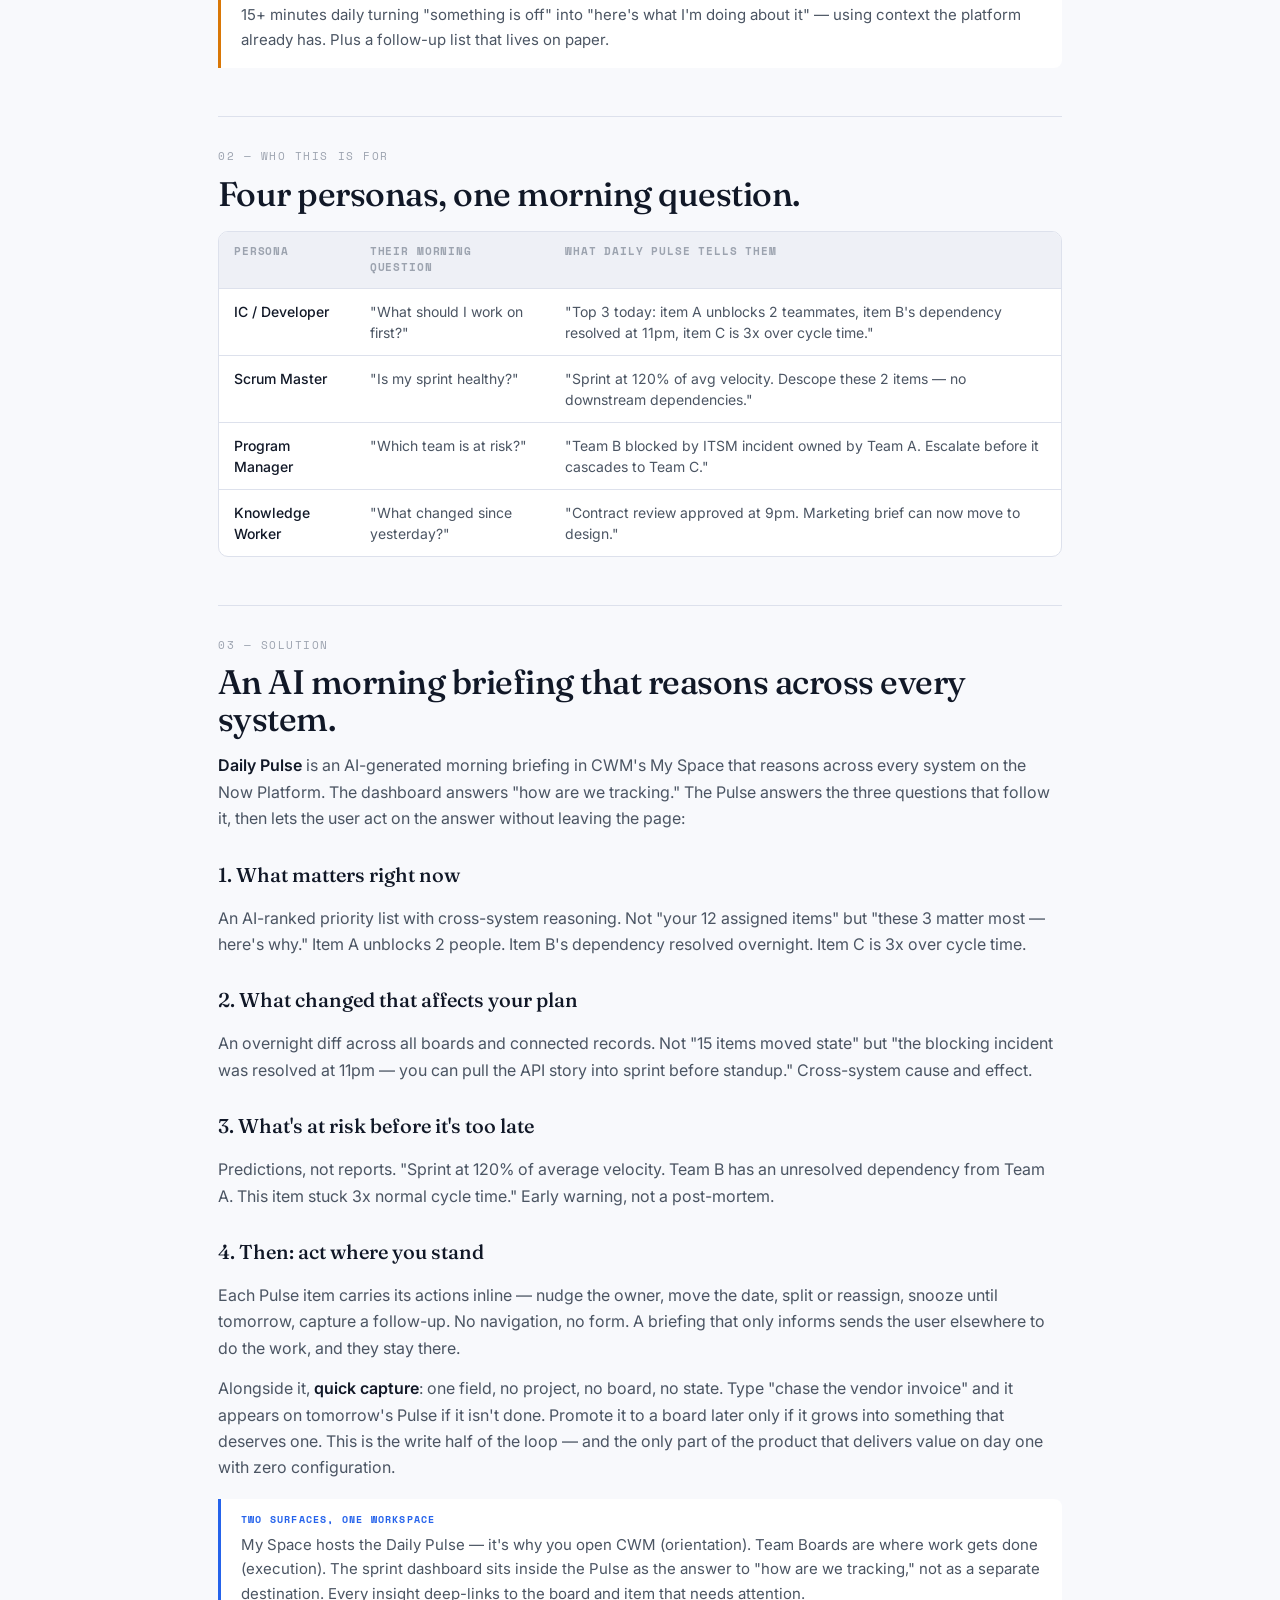
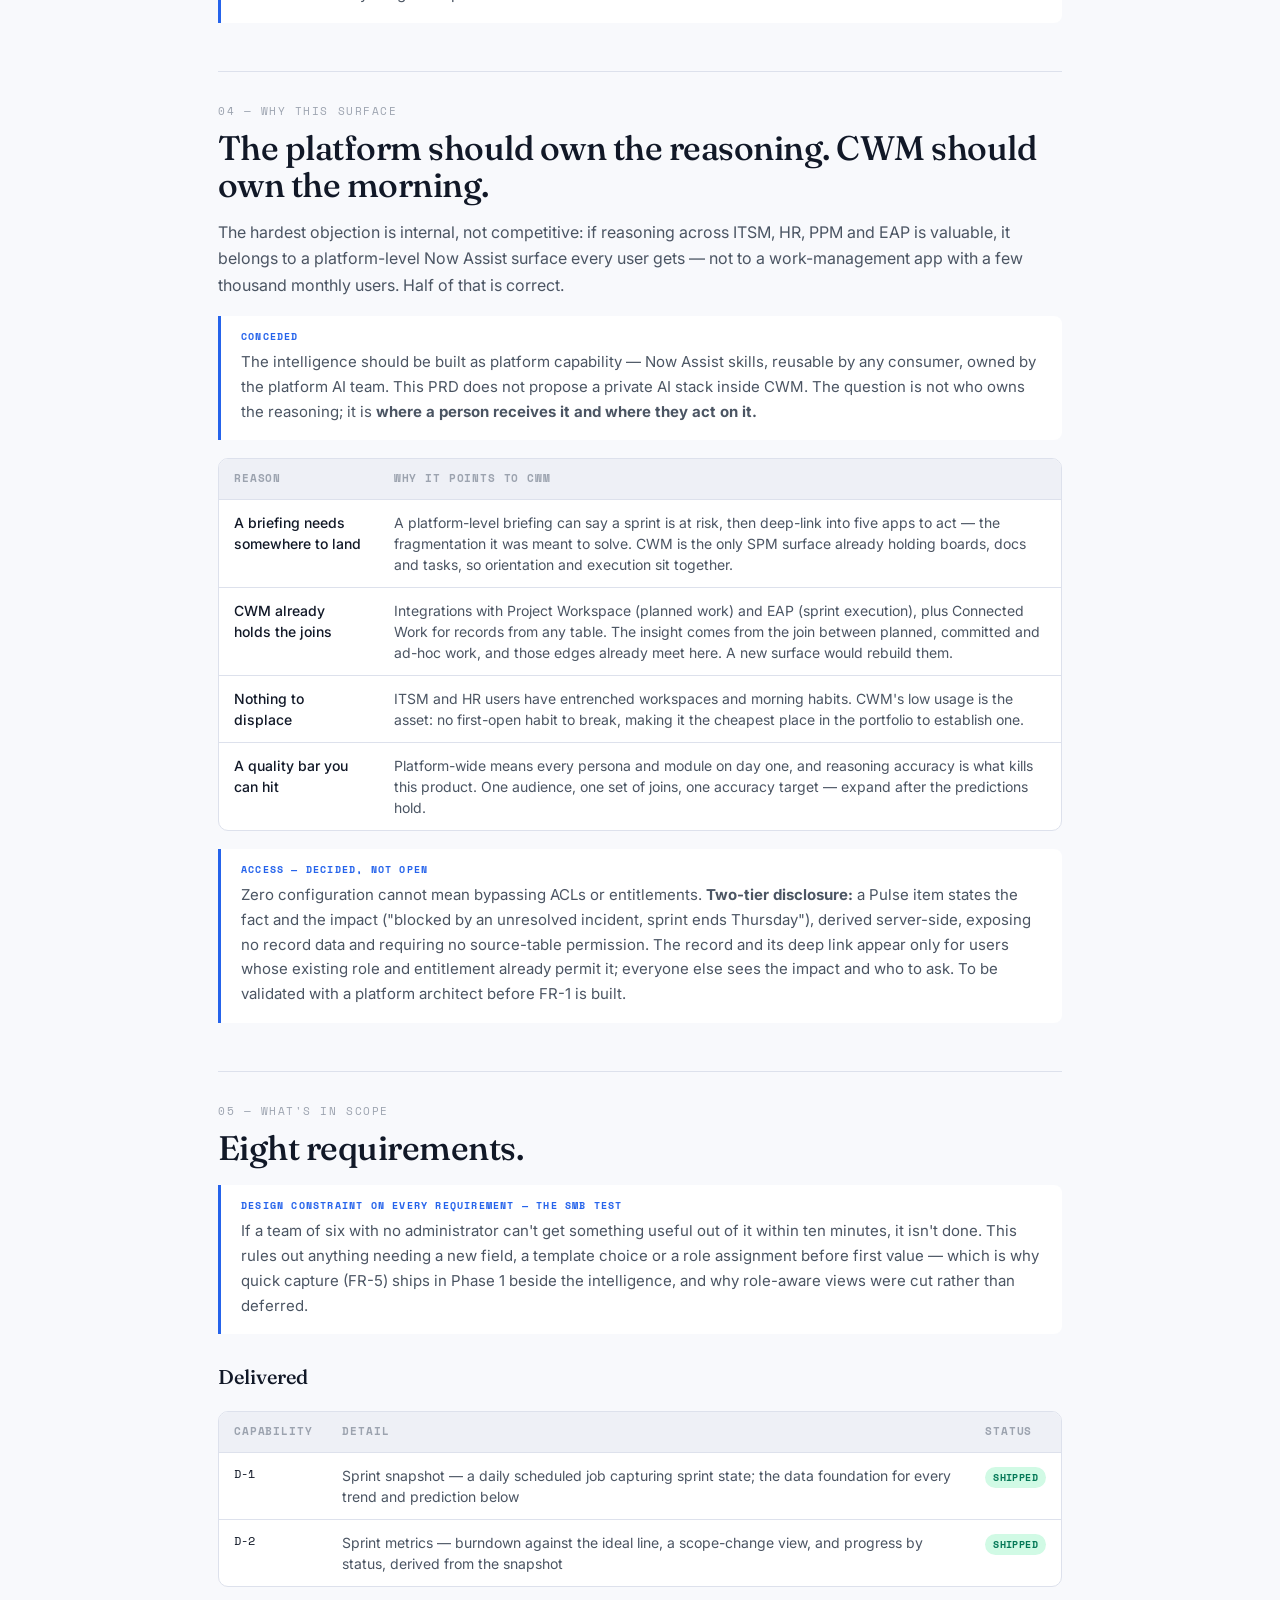
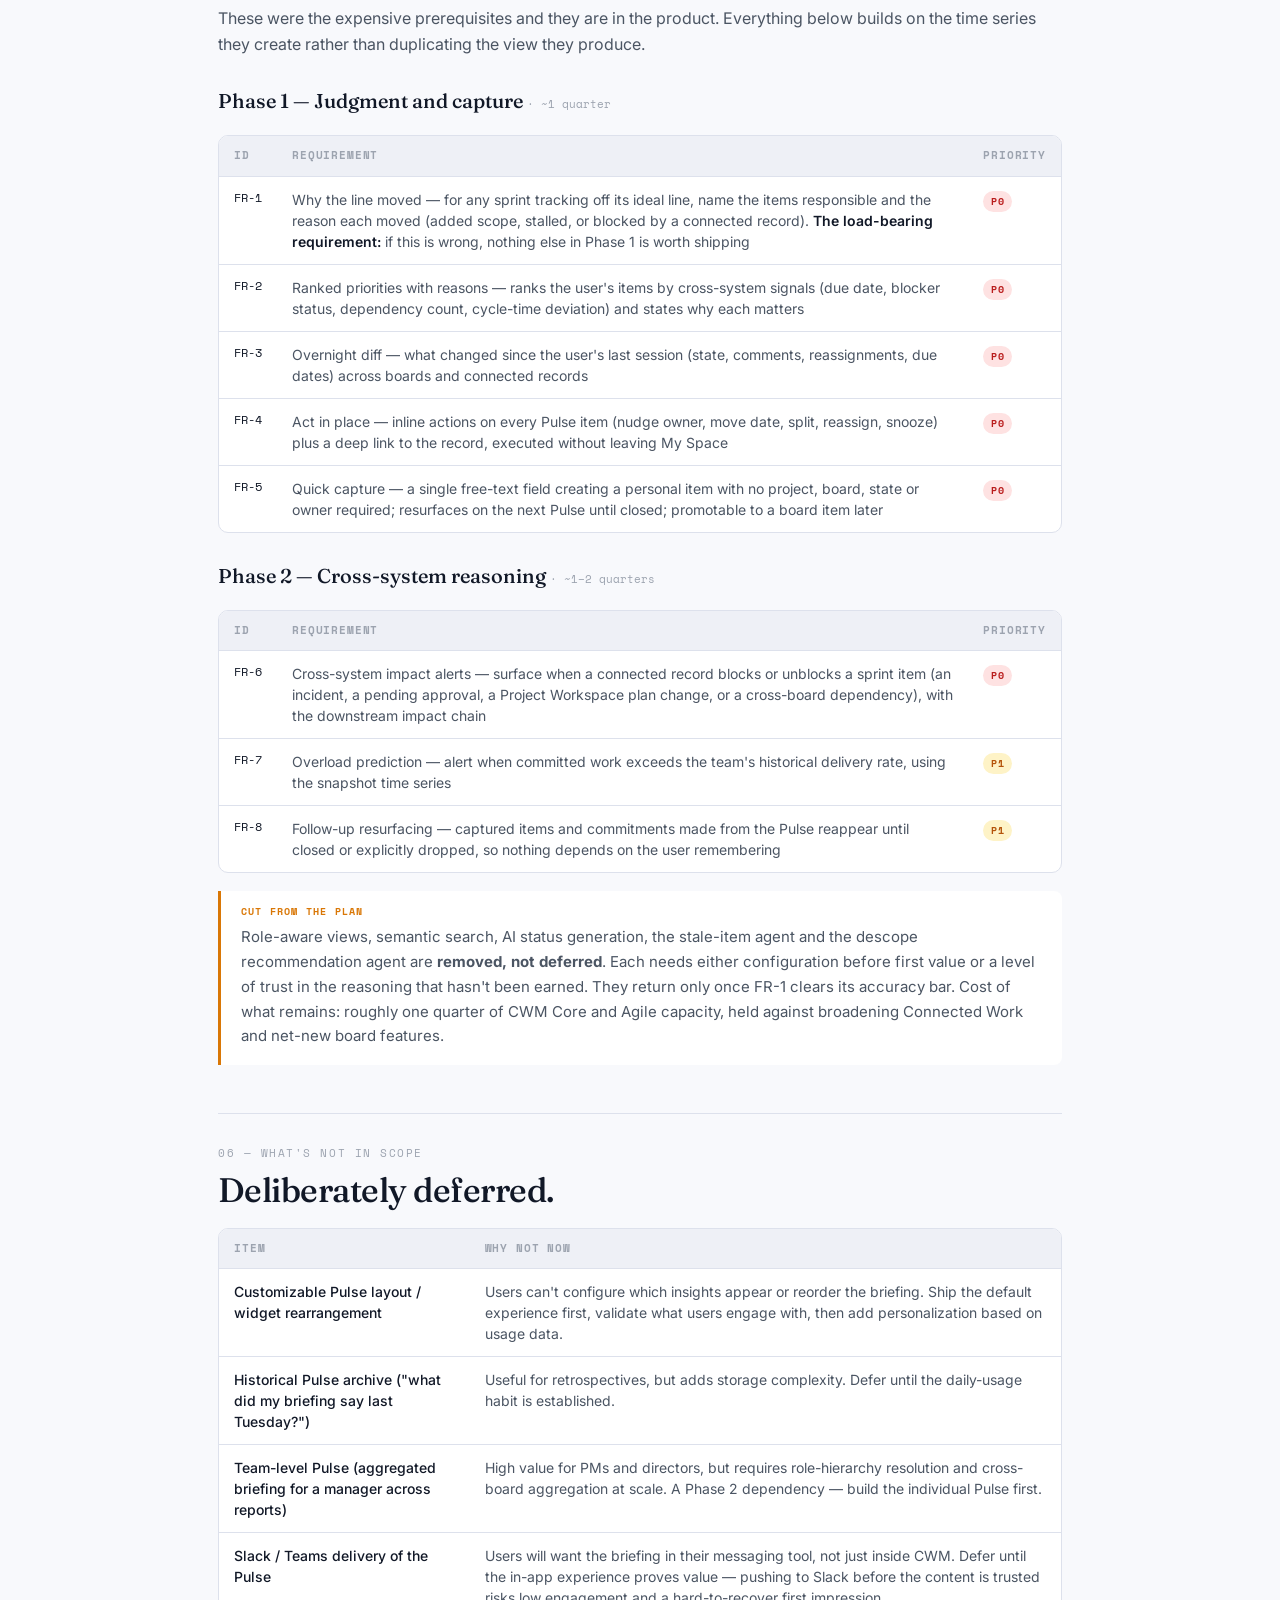
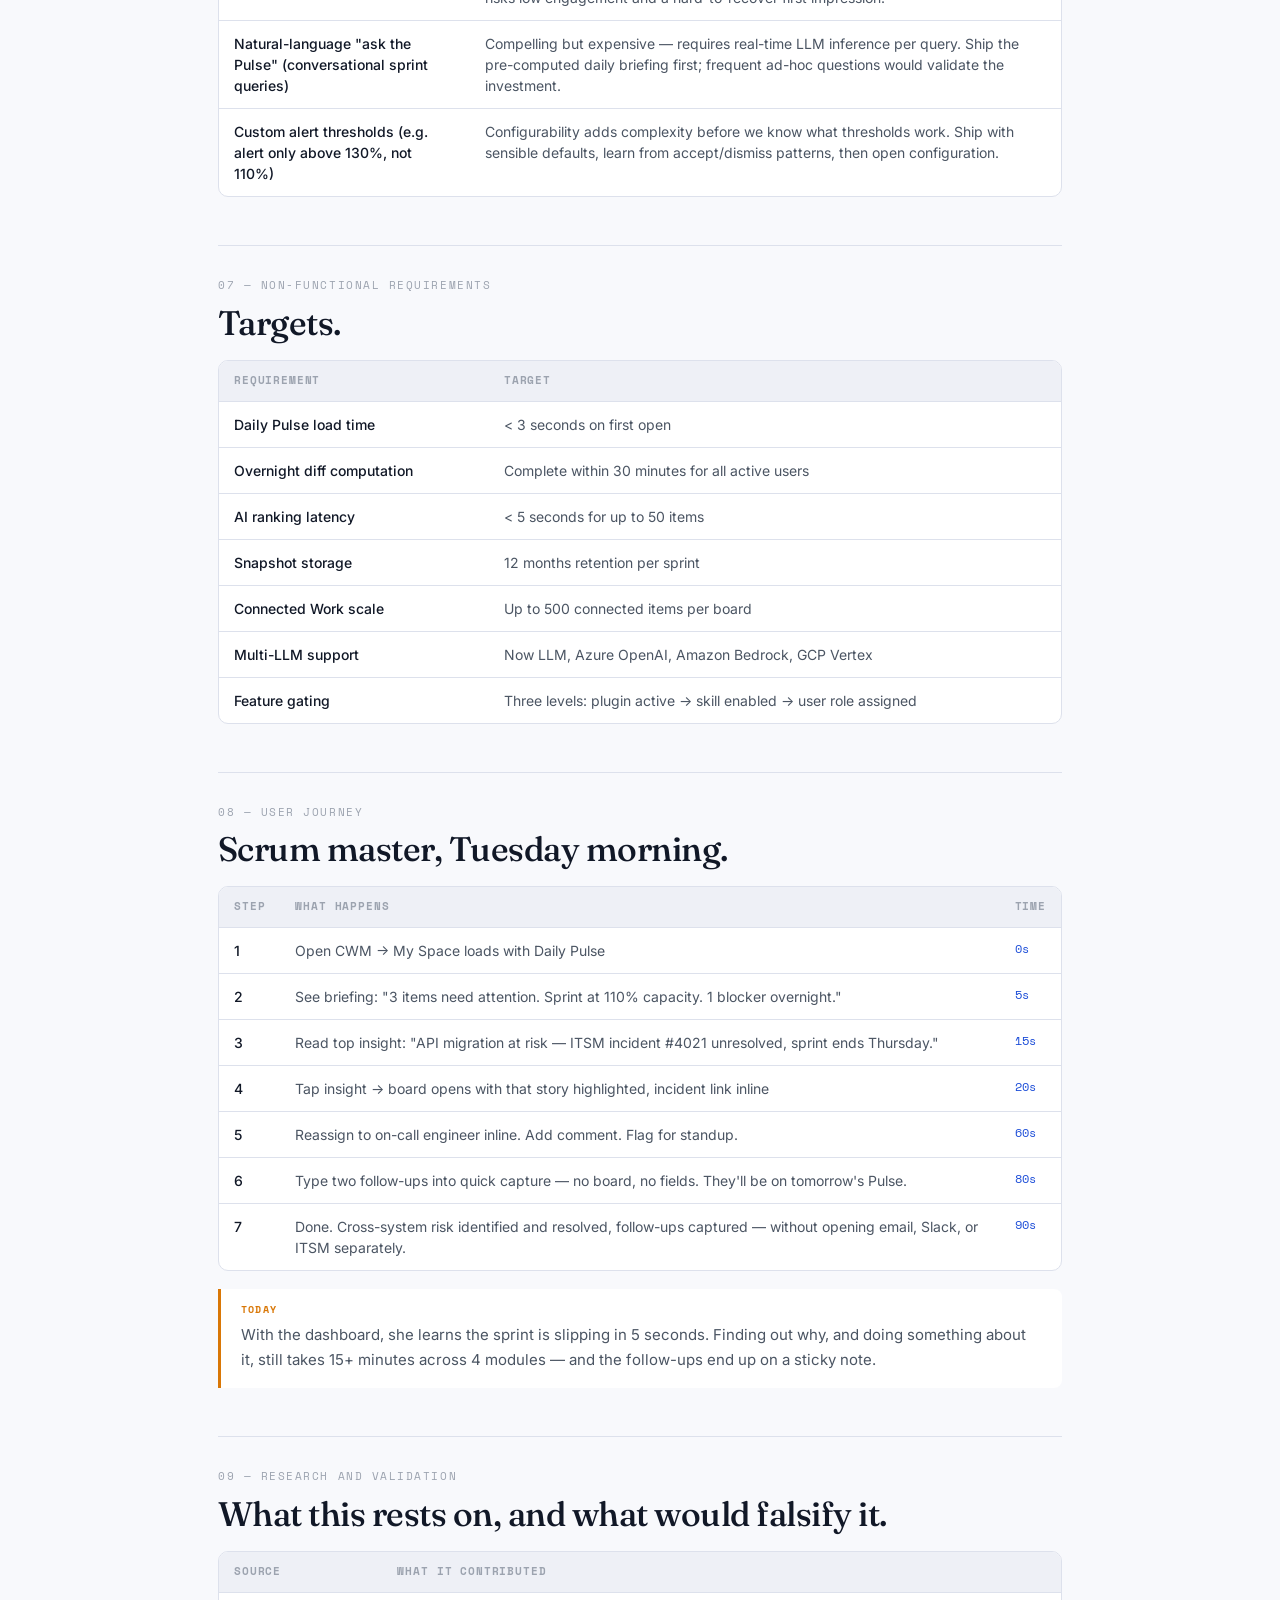
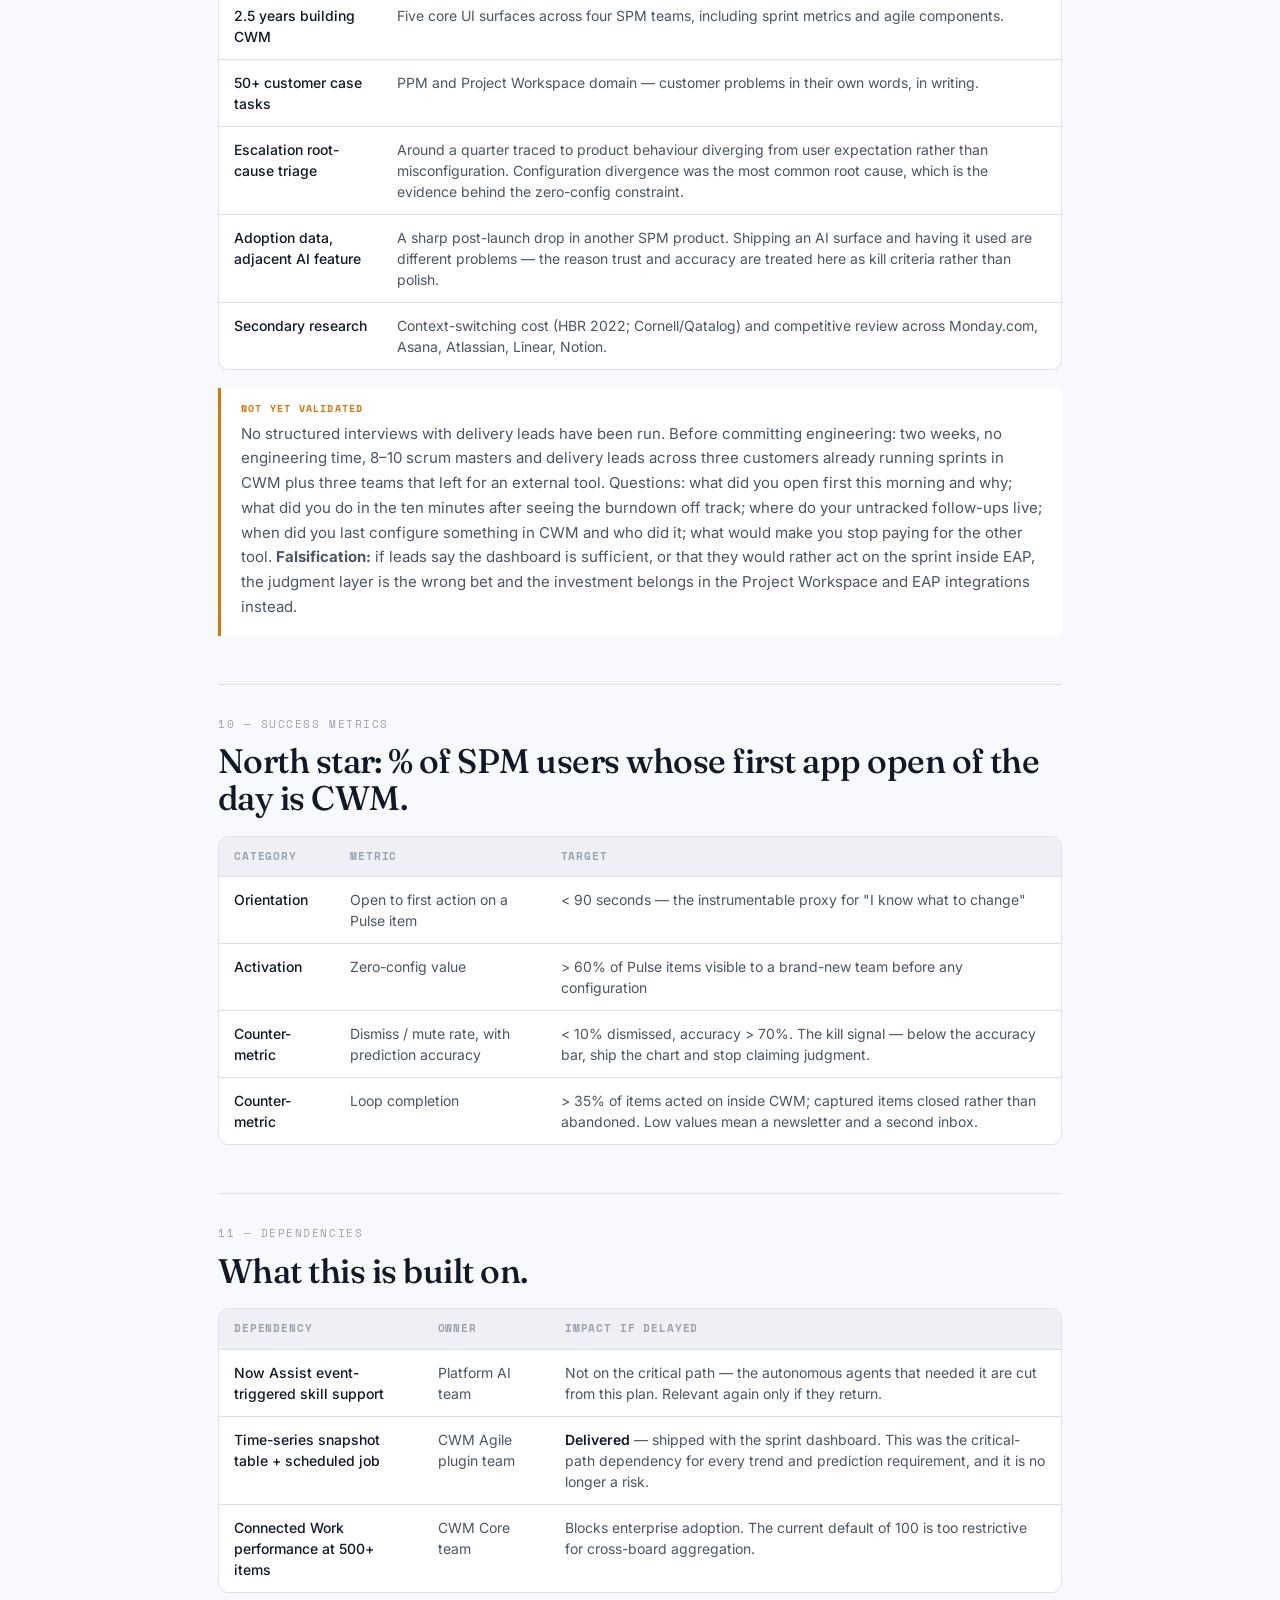
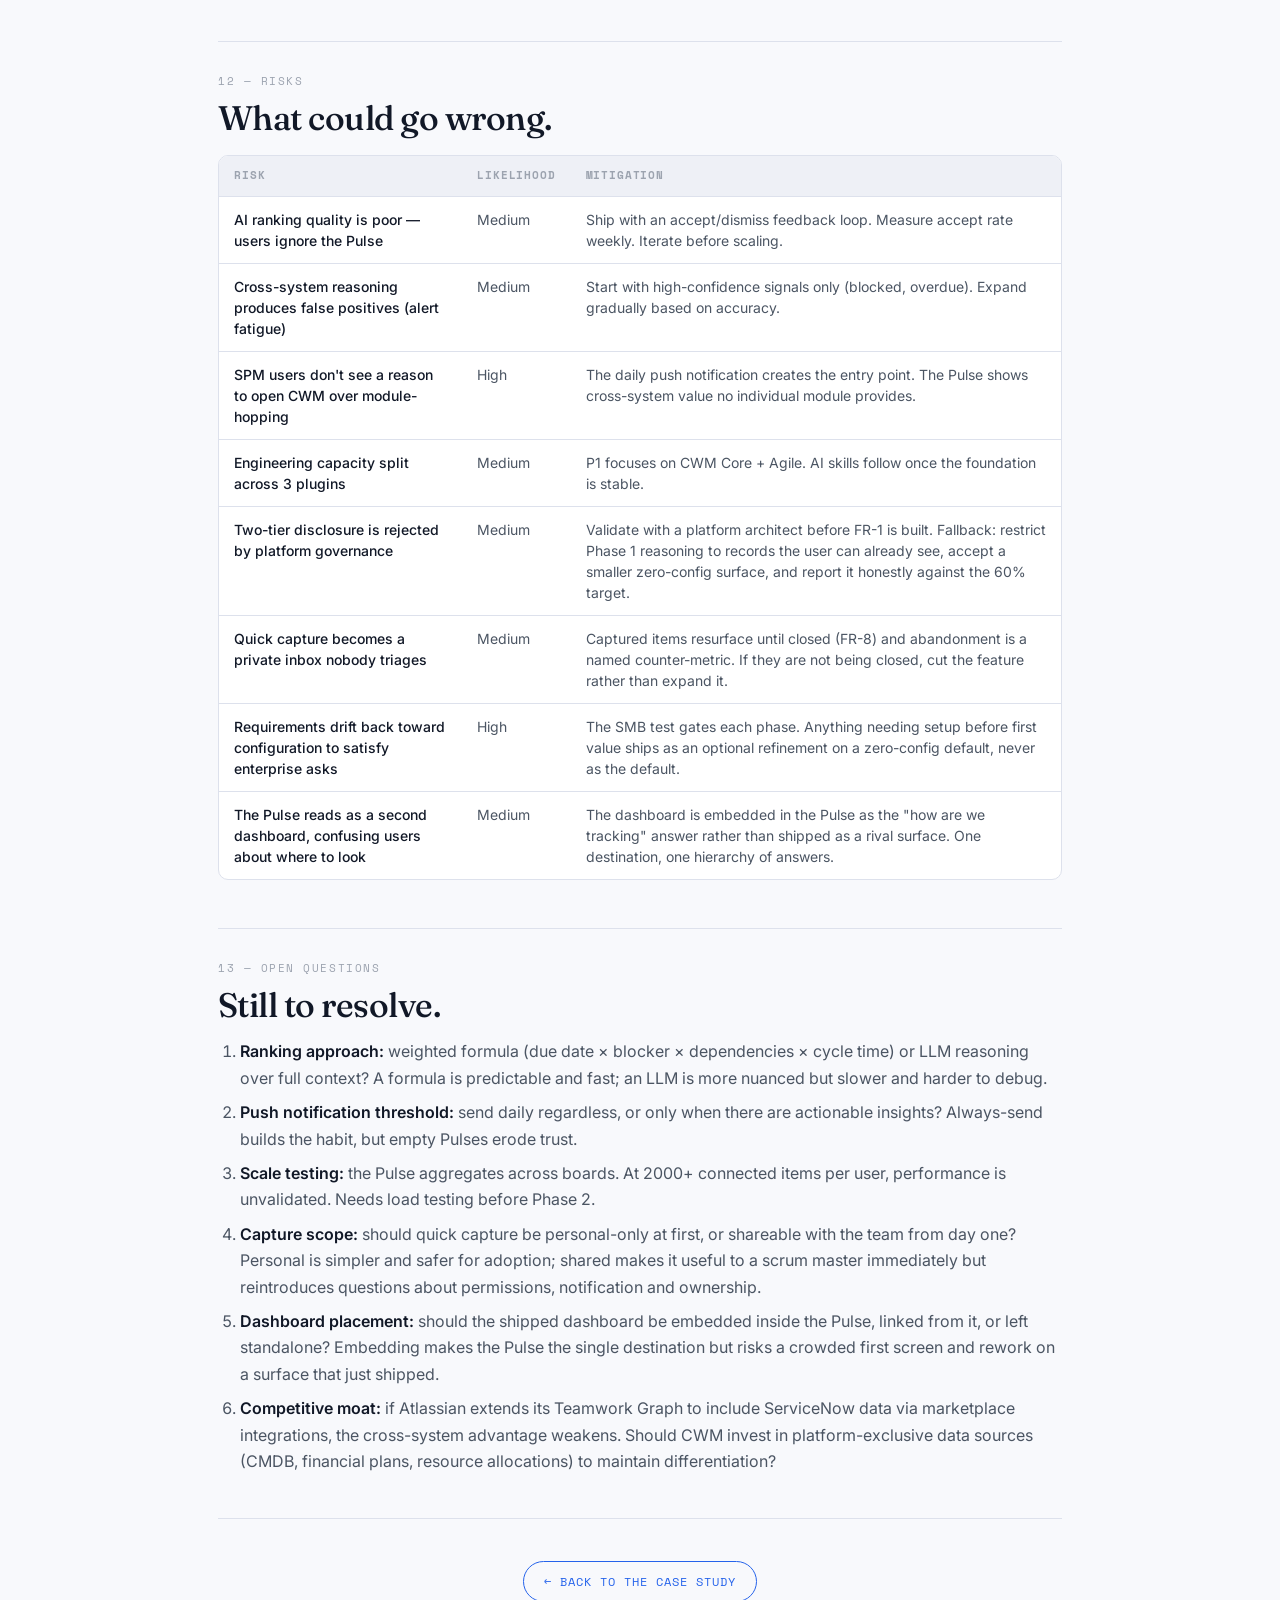
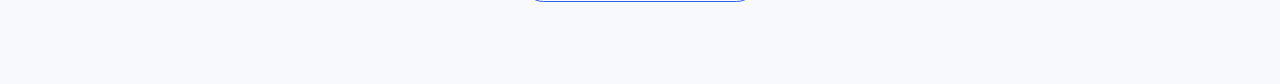
==== commit 0fbbf6c8: "Add files via upload" ====
--- a/case-studies/daily-pulse-prd.html
+++ b/case-studies/daily-pulse-prd.html
@@ -66,6 +66,7 @@
 .p0{background:#FEE2E2;color:#B91C1C}
 .p1{background:#FEF3C7;color:#B45309}
 .p2{background:#EDE9FE;color:#6D28D9}
+.ps{background:#D1FAE5;color:#047857}
 
 .endcap{padding:48px 0 90px;border-top:1px solid var(--ln);text-align:center}
 .endcap a{font-family:var(--mo);font-size:12px;letter-spacing:.08em;text-transform:uppercase;color:var(--ac);text-decoration:none;border:1px solid var(--ac);border-radius:999px;padding:11px 20px}
@@ -83,23 +84,26 @@
     <h1>CWM Daily Pulse</h1>
     <div class="meta">
       <span><b>Author</b> Vipasha Singla</span>
-      <span><b>Updated</b> June 2026</span>
+      <span><b>Updated</b> September 2026</span>
       <span><b>Status</b> Draft</span>
-      <span><b>Version</b> 2.0</span>
+      <span><b>Version</b> 4.0</span>
     </div>
     <p class="tocs">Jump to:
       <a href="#problem">Problem</a> ·
       <a href="#users">Who it's for</a> ·
       <a href="#solution">Solution</a> ·
+      <a href="#whycwm">Why CWM</a> ·
       <a href="#scope">Scope</a> ·
       <a href="#oos">Not in scope</a> ·
       <a href="#nfr">Non-functional</a> ·
       <a href="#journey">User journey</a> ·
+      <a href="#research">Research</a> ·
       <a href="#metrics">Metrics</a> ·
       <a href="#deps">Dependencies</a> ·
       <a href="#risks">Risks</a> ·
       <a href="#oq">Open questions</a>
     </p>
+    <div class="call"><span class="lbl">What changed in v4.0</span>Revised after CWM shipped its sprint dashboard, and cut hard. <strong>Scope went from 17 requirements to 8.</strong> The snapshot job and sprint metrics are delivered and now sit in a Delivered table; role-aware views, semantic search, AI status generation and the autonomous agents are removed from the plan rather than deferred. Requirements are renumbered FR-1 to FR-8 to match. Two new sections: why this surface is CWM and not a platform-level one, and the research behind the thesis — including what hasn't been validated.</div>
   </header>
 
   <!-- PROBLEM -->
@@ -115,12 +119,13 @@
         <tr><td>EAP</td><td>Sprint board — stories in progress, blocked items</td><td>Doesn't show ITSM incidents or PPM approvals affecting the sprint.</td></tr>
         <tr><td>ITSM module</td><td>Open incidents assigned to them</td><td>No link to sprint context or team impact.</td></tr>
         <tr><td>PPM module</td><td>Pending approvals</td><td>No visibility into which tasks are blocked waiting on these approvals.</td></tr>
-        <tr><td>CWM</td><td>Optional. Nothing triggers them to come here first.</td><td>—</td></tr>
-      </tbody>
-    </table></div>
-    <p>All of this data lives in the same platform, the same database. But the user experiences it as five separate apps. CWM could unify this — but today it's just another stop, not the starting point.</p>
+        <tr><td>CWM dashboard</td><td>Sprint burndown, scope change, progress by status</td><td>Says the sprint is off track. Not which items moved the line, or what's blocking them outside this board.</td></tr>
+      </tbody>
+    </table></div>
+    <p>All of this data lives in the same platform, the same database. But the user experiences it as five separate apps. The dashboard is a real step forward — it's now the reason a lead knows to start looking. It just can't answer the question that follows.</p>
+    <p>There is a second problem the modules don't explain. Roughly half of what fills a working day is too small for a board: chase the vendor, follow up after standup, read the doc by Thursday. CWM needs a board, a card and a state before it will accept an item, so that work goes to sticky notes, self-DMs and flagged email instead — outside the product entirely.</p>
     <div class="call"><span class="lbl">The invisible advantage</span>Connected Work can already pull from any ServiceNow table — a structural advantage no outside tool can replicate. But today it shows up as rows in a board column, not as intelligence. The thing that makes CWM different from Asana or Monday.com is the thing CWM doesn't surface.</div>
-    <div class="call cost"><span class="lbl">Cost</span>20+ minutes daily reconstructing context the platform already has.</div>
+    <div class="call cost"><span class="lbl">Cost</span>15+ minutes daily turning "something is off" into "here's what I'm doing about it" — using context the platform already has. Plus a follow-up list that lives on paper.</div>
   </section>
 
   <!-- USERS -->
@@ -142,60 +147,82 @@
   <section id="solution">
     <div class="kick">03 — Solution</div>
     <h2>An AI morning briefing that reasons across every system.</h2>
-    <p><strong>Daily Pulse</strong> is an AI-generated morning briefing in CWM's My Space that reasons across every system on the Now Platform. It answers three questions, every morning:</p>
+    <p><strong>Daily Pulse</strong> is an AI-generated morning briefing in CWM's My Space that reasons across every system on the Now Platform. The dashboard answers "how are we tracking." The Pulse answers the three questions that follow it, then lets the user act on the answer without leaving the page:</p>
     <h3>1. What matters right now</h3>
     <p>An AI-ranked priority list with cross-system reasoning. Not "your 12 assigned items" but "these 3 matter most — here's why." Item A unblocks 2 people. Item B's dependency resolved overnight. Item C is 3x over cycle time.</p>
     <h3>2. What changed that affects your plan</h3>
     <p>An overnight diff across all boards and connected records. Not "15 items moved state" but "the blocking incident was resolved at 11pm — you can pull the API story into sprint before standup." Cross-system cause and effect.</p>
     <h3>3. What's at risk before it's too late</h3>
     <p>Predictions, not reports. "Sprint at 120% of average velocity. Team B has an unresolved dependency from Team A. This item stuck 3x normal cycle time." Early warning, not a post-mortem.</p>
-    <p>Every insight links directly to the relevant board and item. Read → tap → act.</p>
-    <div class="call"><span class="lbl">Two surfaces, one workspace</span>My Space hosts the Daily Pulse — it's why you open CWM (orientation). Team Boards are where work gets done (execution). The Pulse connects both — every insight deep-links to the board and item that needs attention.</div>
+    <h3>4. Then: act where you stand</h3>
+    <p>Each Pulse item carries its actions inline — nudge the owner, move the date, split or reassign, snooze until tomorrow, capture a follow-up. No navigation, no form. A briefing that only informs sends the user elsewhere to do the work, and they stay there.</p>
+    <p>Alongside it, <strong>quick capture</strong>: one field, no project, no board, no state. Type "chase the vendor invoice" and it appears on tomorrow's Pulse if it isn't done. Promote it to a board later only if it grows into something that deserves one. This is the write half of the loop — and the only part of the product that delivers value on day one with zero configuration.</p>
+    <div class="call"><span class="lbl">Two surfaces, one workspace</span>My Space hosts the Daily Pulse — it's why you open CWM (orientation). Team Boards are where work gets done (execution). The sprint dashboard sits inside the Pulse as the answer to "how are we tracking," not as a separate destination. Every insight deep-links to the board and item that needs attention.</div>
+  </section>
+
+  <!-- WHY CWM -->
+  <section id="whycwm">
+    <div class="kick">04 — Why this surface</div>
+    <h2>The platform should own the reasoning. CWM should own the morning.</h2>
+    <p>The hardest objection is internal, not competitive: if reasoning across ITSM, HR, PPM and EAP is valuable, it belongs to a platform-level Now Assist surface every user gets — not to a work-management app with a few thousand monthly users. Half of that is correct.</p>
+    <div class="call"><span class="lbl">Conceded</span>The intelligence should be built as platform capability — Now Assist skills, reusable by any consumer, owned by the platform AI team. This PRD does not propose a private AI stack inside CWM. The question is not who owns the reasoning; it is <strong>where a person receives it and where they act on it.</strong></div>
+    <div class="tw"><table>
+      <thead><tr><th>Reason</th><th>Why it points to CWM</th></tr></thead>
+      <tbody>
+        <tr><td>A briefing needs somewhere to land</td><td>A platform-level briefing can say a sprint is at risk, then deep-link into five apps to act — the fragmentation it was meant to solve. CWM is the only SPM surface already holding boards, docs and tasks, so orientation and execution sit together.</td></tr>
+        <tr><td>CWM already holds the joins</td><td>Integrations with Project Workspace (planned work) and EAP (sprint execution), plus Connected Work for records from any table. The insight comes from the join between planned, committed and ad-hoc work, and those edges already meet here. A new surface would rebuild them.</td></tr>
+        <tr><td>Nothing to displace</td><td>ITSM and HR users have entrenched workspaces and morning habits. CWM's low usage is the asset: no first-open habit to break, making it the cheapest place in the portfolio to establish one.</td></tr>
+        <tr><td>A quality bar you can hit</td><td>Platform-wide means every persona and module on day one, and reasoning accuracy is what kills this product. One audience, one set of joins, one accuracy target — expand after the predictions hold.</td></tr>
+      </tbody>
+    </table></div>
+    <div class="call"><span class="lbl">Access — decided, not open</span>Zero configuration cannot mean bypassing ACLs or entitlements. <strong>Two-tier disclosure:</strong> a Pulse item states the fact and the impact ("blocked by an unresolved incident, sprint ends Thursday"), derived server-side, exposing no record data and requiring no source-table permission. The record and its deep link appear only for users whose existing role and entitlement already permit it; everyone else sees the impact and who to ask. To be validated with a platform architect before FR-1 is built.</div>
   </section>
 
   <!-- SCOPE -->
   <section id="scope">
-    <div class="kick">04 — What's in scope</div>
-    <h2>Phased delivery.</h2>
-
-    <h3>Phase 1 — Board-level intelligence</h3>
+    <div class="kick">05 — What's in scope</div>
+    <h2>Eight requirements.</h2>
+
+    <div class="call"><span class="lbl">Design constraint on every requirement — the SMB test</span>If a team of six with no administrator can't get something useful out of it within ten minutes, it isn't done. This rules out anything needing a new field, a template choice or a role assignment before first value — which is why quick capture (FR-5) ships in Phase 1 beside the intelligence, and why role-aware views were cut rather than deferred.</div>
+
+    <h3>Delivered</h3>
+    <div class="tw"><table>
+      <thead><tr><th>Capability</th><th>Detail</th><th>Status</th></tr></thead>
+      <tbody>
+        <tr><td class="idc">D-1</td><td>Sprint snapshot — a daily scheduled job capturing sprint state; the data foundation for every trend and prediction below</td><td><span class="p ps">SHIPPED</span></td></tr>
+        <tr><td class="idc">D-2</td><td>Sprint metrics — burndown against the ideal line, a scope-change view, and progress by status, derived from the snapshot</td><td><span class="p ps">SHIPPED</span></td></tr>
+      </tbody>
+    </table></div>
+    <p>These were the expensive prerequisites and they are in the product. Everything below builds on the time series they create rather than duplicating the view they produce.</p>
+
+    <h3>Phase 1 — Judgment and capture <span style="font-family:var(--mo);font-size:11px;color:var(--mu,#9CA3AF)">· ~1 quarter</span></h3>
     <div class="tw"><table>
       <thead><tr><th>ID</th><th>Requirement</th><th>Priority</th></tr></thead>
       <tbody>
-        <tr><td class="idc">FR-1</td><td>AI-ranked priority list — ranks the user's items by cross-system signals (due date, blocker status, dependency count, cycle-time deviation) and says why each matters</td><td><span class="p p0">P0</span></td></tr>
-        <tr><td class="idc">FR-2</td><td>Overnight diff — what changed since the user's last session (state, comments, reassignments, due dates) across all boards and connected records</td><td><span class="p p0">P0</span></td></tr>
-        <tr><td class="idc">FR-3</td><td>Sprint snapshot — a daily scheduled job capturing sprint state; the data foundation for every trend metric</td><td><span class="p p0">P0</span></td></tr>
-        <tr><td class="idc">FR-4</td><td>Sprint metrics — committed vs completed points, burndown (actual vs ideal + scope-change line), and rolling 6-sprint velocity, all derived from the snapshot</td><td><span class="p p0">P0</span></td></tr>
-        <tr><td class="idc">FR-5</td><td>Tap-to-navigate — every insight deep-links to the relevant board and item</td><td><span class="p p0">P0</span></td></tr>
-        <tr><td class="idc">FR-6</td><td>Daily push notification — "X items need attention, Y blockers overnight"; one tap opens My Space</td><td><span class="p p1">P1</span></td></tr>
-      </tbody>
-    </table></div>
-
-    <h3>Phase 2 — Cross-system reasoning</h3>
+        <tr><td class="idc">FR-1</td><td>Why the line moved — for any sprint tracking off its ideal line, name the items responsible and the reason each moved (added scope, stalled, or blocked by a connected record). <strong>The load-bearing requirement:</strong> if this is wrong, nothing else in Phase 1 is worth shipping</td><td><span class="p p0">P0</span></td></tr>
+        <tr><td class="idc">FR-2</td><td>Ranked priorities with reasons — ranks the user's items by cross-system signals (due date, blocker status, dependency count, cycle-time deviation) and states why each matters</td><td><span class="p p0">P0</span></td></tr>
+        <tr><td class="idc">FR-3</td><td>Overnight diff — what changed since the user's last session (state, comments, reassignments, due dates) across boards and connected records</td><td><span class="p p0">P0</span></td></tr>
+        <tr><td class="idc">FR-4</td><td>Act in place — inline actions on every Pulse item (nudge owner, move date, split, reassign, snooze) plus a deep link to the record, executed without leaving My Space</td><td><span class="p p0">P0</span></td></tr>
+        <tr><td class="idc">FR-5</td><td>Quick capture — a single free-text field creating a personal item with no project, board, state or owner required; resurfaces on the next Pulse until closed; promotable to a board item later</td><td><span class="p p0">P0</span></td></tr>
+      </tbody>
+    </table></div>
+
+    <h3>Phase 2 — Cross-system reasoning <span style="font-family:var(--mo);font-size:11px;color:var(--mu,#9CA3AF)">· ~1–2 quarters</span></h3>
     <div class="tw"><table>
       <thead><tr><th>ID</th><th>Requirement</th><th>Priority</th></tr></thead>
       <tbody>
-        <tr><td class="idc">FR-7</td><td>Cross-system impact alerts — surface when a connected record blocks or unblocks a sprint item (an ITSM incident, a pending PPM approval, or a cross-board dependency), with the downstream impact chain</td><td><span class="p p0">P0</span></td></tr>
-        <tr><td class="idc">FR-8</td><td>Sprint overload prediction — alert when committed points exceed 110% of historical velocity</td><td><span class="p p1">P1</span></td></tr>
-        <tr><td class="idc">FR-9</td><td>Role-aware views — IC sees task priorities, SM sees sprint health, PM sees cross-team risk</td><td><span class="p p1">P1</span></td></tr>
-      </tbody>
-    </table></div>
-
-    <h3>Phase 3 — Agents and autonomy</h3>
-    <div class="tw"><table>
-      <thead><tr><th>ID</th><th>Requirement</th><th>Priority</th></tr></thead>
-      <tbody>
-        <tr><td class="idc">FR-10</td><td>Stale-item agent — auto-flag items with no update in 3+ days (configurable)</td><td><span class="p p2">P2</span></td></tr>
-        <tr><td class="idc">FR-11</td><td>Descope recommendation — when a sprint is overloaded, suggest items to defer, based on priority and dependencies</td><td><span class="p p2">P2</span></td></tr>
-        <tr><td class="idc">FR-12</td><td>Semantic search — natural-language queries across CWM tasks, docs, and comments</td><td><span class="p p2">P2</span></td></tr>
-        <tr><td class="idc">FR-13</td><td>AI status generation — auto-draft a sprint/board status update from current data</td><td><span class="p p2">P2</span></td></tr>
-      </tbody>
-    </table></div>
+        <tr><td class="idc">FR-6</td><td>Cross-system impact alerts — surface when a connected record blocks or unblocks a sprint item (an incident, a pending approval, a Project Workspace plan change, or a cross-board dependency), with the downstream impact chain</td><td><span class="p p0">P0</span></td></tr>
+        <tr><td class="idc">FR-7</td><td>Overload prediction — alert when committed work exceeds the team's historical delivery rate, using the snapshot time series</td><td><span class="p p1">P1</span></td></tr>
+        <tr><td class="idc">FR-8</td><td>Follow-up resurfacing — captured items and commitments made from the Pulse reappear until closed or explicitly dropped, so nothing depends on the user remembering</td><td><span class="p p1">P1</span></td></tr>
+      </tbody>
+    </table></div>
+
+    <div class="call cost"><span class="lbl">Cut from the plan</span>Role-aware views, semantic search, AI status generation, the stale-item agent and the descope recommendation agent are <strong>removed, not deferred</strong>. Each needs either configuration before first value or a level of trust in the reasoning that hasn't been earned. They return only once FR-1 clears its accuracy bar. Cost of what remains: roughly one quarter of CWM Core and Agile capacity, held against broadening Connected Work and net-new board features.</div>
   </section>
 
   <!-- OUT OF SCOPE -->
   <section id="oos">
-    <div class="kick">05 — What's NOT in scope</div>
+    <div class="kick">06 — What's NOT in scope</div>
     <h2>Deliberately deferred.</h2>
     <div class="tw"><table>
       <thead><tr><th>Item</th><th>Why not now</th></tr></thead>
@@ -212,7 +239,7 @@
 
   <!-- NFR -->
   <section id="nfr">
-    <div class="kick">06 — Non-functional requirements</div>
+    <div class="kick">07 — Non-functional requirements</div>
     <h2>Targets.</h2>
     <div class="tw"><table>
       <thead><tr><th>Requirement</th><th>Target</th></tr></thead>
@@ -230,7 +257,7 @@
 
   <!-- JOURNEY -->
   <section id="journey">
-    <div class="kick">07 — User journey</div>
+    <div class="kick">08 — User journey</div>
     <h2>Scrum master, Tuesday morning.</h2>
     <div class="tw"><table>
       <thead><tr><th>Step</th><th>What happens</th><th>Time</th></tr></thead>
@@ -239,38 +266,55 @@
         <tr><td>2</td><td>See briefing: "3 items need attention. Sprint at 110% capacity. 1 blocker overnight."</td><td class="idc">5s</td></tr>
         <tr><td>3</td><td>Read top insight: "API migration at risk — ITSM incident #4021 unresolved, sprint ends Thursday."</td><td class="idc">15s</td></tr>
         <tr><td>4</td><td>Tap insight → board opens with that story highlighted, incident link inline</td><td class="idc">20s</td></tr>
-        <tr><td>5</td><td>Reassign to on-call engineer. Add comment. Flag for standup.</td><td class="idc">60s</td></tr>
-        <tr><td>6</td><td>Done. Cross-system risk identified and resolved — without opening email, Slack, or ITSM separately.</td><td class="idc">90s</td></tr>
-      </tbody>
-    </table></div>
-    <div class="call cost"><span class="lbl">Today</span>This same flow takes 20+ minutes across 5 siloed modules.</div>
+        <tr><td>5</td><td>Reassign to on-call engineer inline. Add comment. Flag for standup.</td><td class="idc">60s</td></tr>
+        <tr><td>6</td><td>Type two follow-ups into quick capture — no board, no fields. They'll be on tomorrow's Pulse.</td><td class="idc">80s</td></tr>
+        <tr><td>7</td><td>Done. Cross-system risk identified and resolved, follow-ups captured — without opening email, Slack, or ITSM separately.</td><td class="idc">90s</td></tr>
+      </tbody>
+    </table></div>
+    <div class="call cost"><span class="lbl">Today</span>With the dashboard, she learns the sprint is slipping in 5 seconds. Finding out why, and doing something about it, still takes 15+ minutes across 4 modules — and the follow-ups end up on a sticky note.</div>
+  </section>
+
+  <!-- RESEARCH -->
+  <section id="research">
+    <div class="kick">09 — Research and validation</div>
+    <h2>What this rests on, and what would falsify it.</h2>
+    <div class="tw"><table>
+      <thead><tr><th>Source</th><th>What it contributed</th></tr></thead>
+      <tbody>
+        <tr><td>2.5 years building CWM</td><td>Five core UI surfaces across four SPM teams, including sprint metrics and agile components.</td></tr>
+        <tr><td>50+ customer case tasks</td><td>PPM and Project Workspace domain — customer problems in their own words, in writing.</td></tr>
+        <tr><td>Escalation root-cause triage</td><td>Around a quarter traced to product behaviour diverging from user expectation rather than misconfiguration. Configuration divergence was the most common root cause, which is the evidence behind the zero-config constraint.</td></tr>
+        <tr><td>Adoption data, adjacent AI feature</td><td>A sharp post-launch drop in another SPM product. Shipping an AI surface and having it used are different problems — the reason trust and accuracy are treated here as kill criteria rather than polish.</td></tr>
+        <tr><td>Secondary research</td><td>Context-switching cost (HBR 2022; Cornell/Qatalog) and competitive review across Monday.com, Asana, Atlassian, Linear, Notion.</td></tr>
+      </tbody>
+    </table></div>
+    <div class="call cost"><span class="lbl">Not yet validated</span>No structured interviews with delivery leads have been run. Before committing engineering: two weeks, no engineering time, 8–10 scrum masters and delivery leads across three customers already running sprints in CWM plus three teams that left for an external tool. Questions: what did you open first this morning and why; what did you do in the ten minutes after seeing the burndown off track; where do your untracked follow-ups live; when did you last configure something in CWM and who did it; what would make you stop paying for the other tool. <strong>Falsification:</strong> if leads say the dashboard is sufficient, or that they would rather act on the sprint inside EAP, the judgment layer is the wrong bet and the investment belongs in the Project Workspace and EAP integrations instead.</div>
   </section>
 
   <!-- METRICS -->
   <section id="metrics">
-    <div class="kick">08 — Success metrics</div>
+    <div class="kick">10 — Success metrics</div>
     <h2>North star: % of SPM users whose first app open of the day is CWM.</h2>
     <div class="tw"><table>
       <thead><tr><th>Category</th><th>Metric</th><th>Target</th></tr></thead>
       <tbody>
-        <tr><td>Daily habit</td><td>Morning open rate</td><td>% of WAU opening CWM in the first hour of the workday</td></tr>
-        <tr><td>Daily habit</td><td>Pulse → board navigation</td><td>% of Pulse viewers navigating to a board within 5 min</td></tr>
-        <tr><td>Retention</td><td>Week-4 retention</td><td>&gt; 40% of activated users still active at day 28</td></tr>
-        <tr><td>Intelligence</td><td>Insight accuracy</td><td>&gt; 70% of risk predictions confirmed by sprint outcome</td></tr>
-        <tr><td>Intelligence</td><td>Insight action rate</td><td>% of AI insights leading to user action (descope, reassign, escalate)</td></tr>
+        <tr><td>Orientation</td><td>Open to first action on a Pulse item</td><td>&lt; 90 seconds — the instrumentable proxy for "I know what to change"</td></tr>
+        <tr><td>Activation</td><td>Zero-config value</td><td>&gt; 60% of Pulse items visible to a brand-new team before any configuration</td></tr>
+        <tr><td>Counter-metric</td><td>Dismiss / mute rate, with prediction accuracy</td><td>&lt; 10% dismissed, accuracy &gt; 70%. The kill signal — below the accuracy bar, ship the chart and stop claiming judgment.</td></tr>
+        <tr><td>Counter-metric</td><td>Loop completion</td><td>&gt; 35% of items acted on inside CWM; captured items closed rather than abandoned. Low values mean a newsletter and a second inbox.</td></tr>
       </tbody>
     </table></div>
   </section>
 
   <!-- DEPENDENCIES -->
   <section id="deps">
-    <div class="kick">09 — Dependencies</div>
+    <div class="kick">11 — Dependencies</div>
     <h2>What this is built on.</h2>
     <div class="tw"><table>
       <thead><tr><th>Dependency</th><th>Owner</th><th>Impact if delayed</th></tr></thead>
       <tbody>
-        <tr><td>Now Assist event-triggered skill support</td><td>Platform AI team</td><td>Blocks autonomous agents (P2–P3). Workaround: scheduled batch execution.</td></tr>
-        <tr><td>Time-series snapshot table + scheduled job</td><td>CWM Agile plugin team</td><td>Blocks burndown, velocity, all trend metrics (P1). No workaround — this is the foundation.</td></tr>
+        <tr><td>Now Assist event-triggered skill support</td><td>Platform AI team</td><td>Not on the critical path — the autonomous agents that needed it are cut from this plan. Relevant again only if they return.</td></tr>
+        <tr><td>Time-series snapshot table + scheduled job</td><td>CWM Agile plugin team</td><td><strong>Delivered</strong> — shipped with the sprint dashboard. This was the critical-path dependency for every trend and prediction requirement, and it is no longer a risk.</td></tr>
         <tr><td>Connected Work performance at 500+ items</td><td>CWM Core team</td><td>Blocks enterprise adoption. The current default of 100 is too restrictive for cross-board aggregation.</td></tr>
       </tbody>
     </table></div>
@@ -278,7 +322,7 @@
 
   <!-- RISKS -->
   <section id="risks">
-    <div class="kick">10 — Risks</div>
+    <div class="kick">12 — Risks</div>
     <h2>What could go wrong.</h2>
     <div class="tw"><table>
       <thead><tr><th>Risk</th><th>Likelihood</th><th>Mitigation</th></tr></thead>
@@ -287,19 +331,24 @@
         <tr><td>Cross-system reasoning produces false positives (alert fatigue)</td><td>Medium</td><td>Start with high-confidence signals only (blocked, overdue). Expand gradually based on accuracy.</td></tr>
         <tr><td>SPM users don't see a reason to open CWM over module-hopping</td><td>High</td><td>The daily push notification creates the entry point. The Pulse shows cross-system value no individual module provides.</td></tr>
         <tr><td>Engineering capacity split across 3 plugins</td><td>Medium</td><td>P1 focuses on CWM Core + Agile. AI skills follow once the foundation is stable.</td></tr>
-      </tbody>
+        <tr><td>Two-tier disclosure is rejected by platform governance</td><td>Medium</td><td>Validate with a platform architect before FR-1 is built. Fallback: restrict Phase 1 reasoning to records the user can already see, accept a smaller zero-config surface, and report it honestly against the 60% target.</td></tr>
+        <tr><td>Quick capture becomes a private inbox nobody triages</td><td>Medium</td><td>Captured items resurface until closed (FR-8) and abandonment is a named counter-metric. If they are not being closed, cut the feature rather than expand it.</td></tr>
+        <tr><td>Requirements drift back toward configuration to satisfy enterprise asks</td><td>High</td><td>The SMB test gates each phase. Anything needing setup before first value ships as an optional refinement on a zero-config default, never as the default.</td></tr>
+        <tr><td>The Pulse reads as a second dashboard, confusing users about where to look</td><td>Medium</td><td>The dashboard is embedded in the Pulse as the "how are we tracking" answer rather than shipped as a rival surface. One destination, one hierarchy of answers.</td></tr>
+                      </tbody>
     </table></div>
   </section>
 
   <!-- OPEN QUESTIONS -->
   <section id="oq">
-    <div class="kick">11 — Open questions</div>
+    <div class="kick">13 — Open questions</div>
     <h2>Still to resolve.</h2>
     <ol>
       <li><strong>Ranking approach:</strong> weighted formula (due date × blocker × dependencies × cycle time) or LLM reasoning over full context? A formula is predictable and fast; an LLM is more nuanced but slower and harder to debug.</li>
       <li><strong>Push notification threshold:</strong> send daily regardless, or only when there are actionable insights? Always-send builds the habit, but empty Pulses erode trust.</li>
-      <li><strong>Cross-system permissions:</strong> if a PM's Pulse surfaces an ITSM incident blocking their sprint, does the PM need ITSM role access to see details — or does the Pulse show a summary without requiring source-table permissions?</li>
       <li><strong>Scale testing:</strong> the Pulse aggregates across boards. At 2000+ connected items per user, performance is unvalidated. Needs load testing before Phase 2.</li>
+      <li><strong>Capture scope:</strong> should quick capture be personal-only at first, or shareable with the team from day one? Personal is simpler and safer for adoption; shared makes it useful to a scrum master immediately but reintroduces questions about permissions, notification and ownership.</li>
+      <li><strong>Dashboard placement:</strong> should the shipped dashboard be embedded inside the Pulse, linked from it, or left standalone? Embedding makes the Pulse the single destination but risks a crowded first screen and rework on a surface that just shipped.</li>
       <li><strong>Competitive moat:</strong> if Atlassian extends its Teamwork Graph to include ServiceNow data via marketplace integrations, the cross-system advantage weakens. Should CWM invest in platform-exclusive data sources (CMDB, financial plans, resource allocations) to maintain differentiation?</li>
     </ol>
   </section>
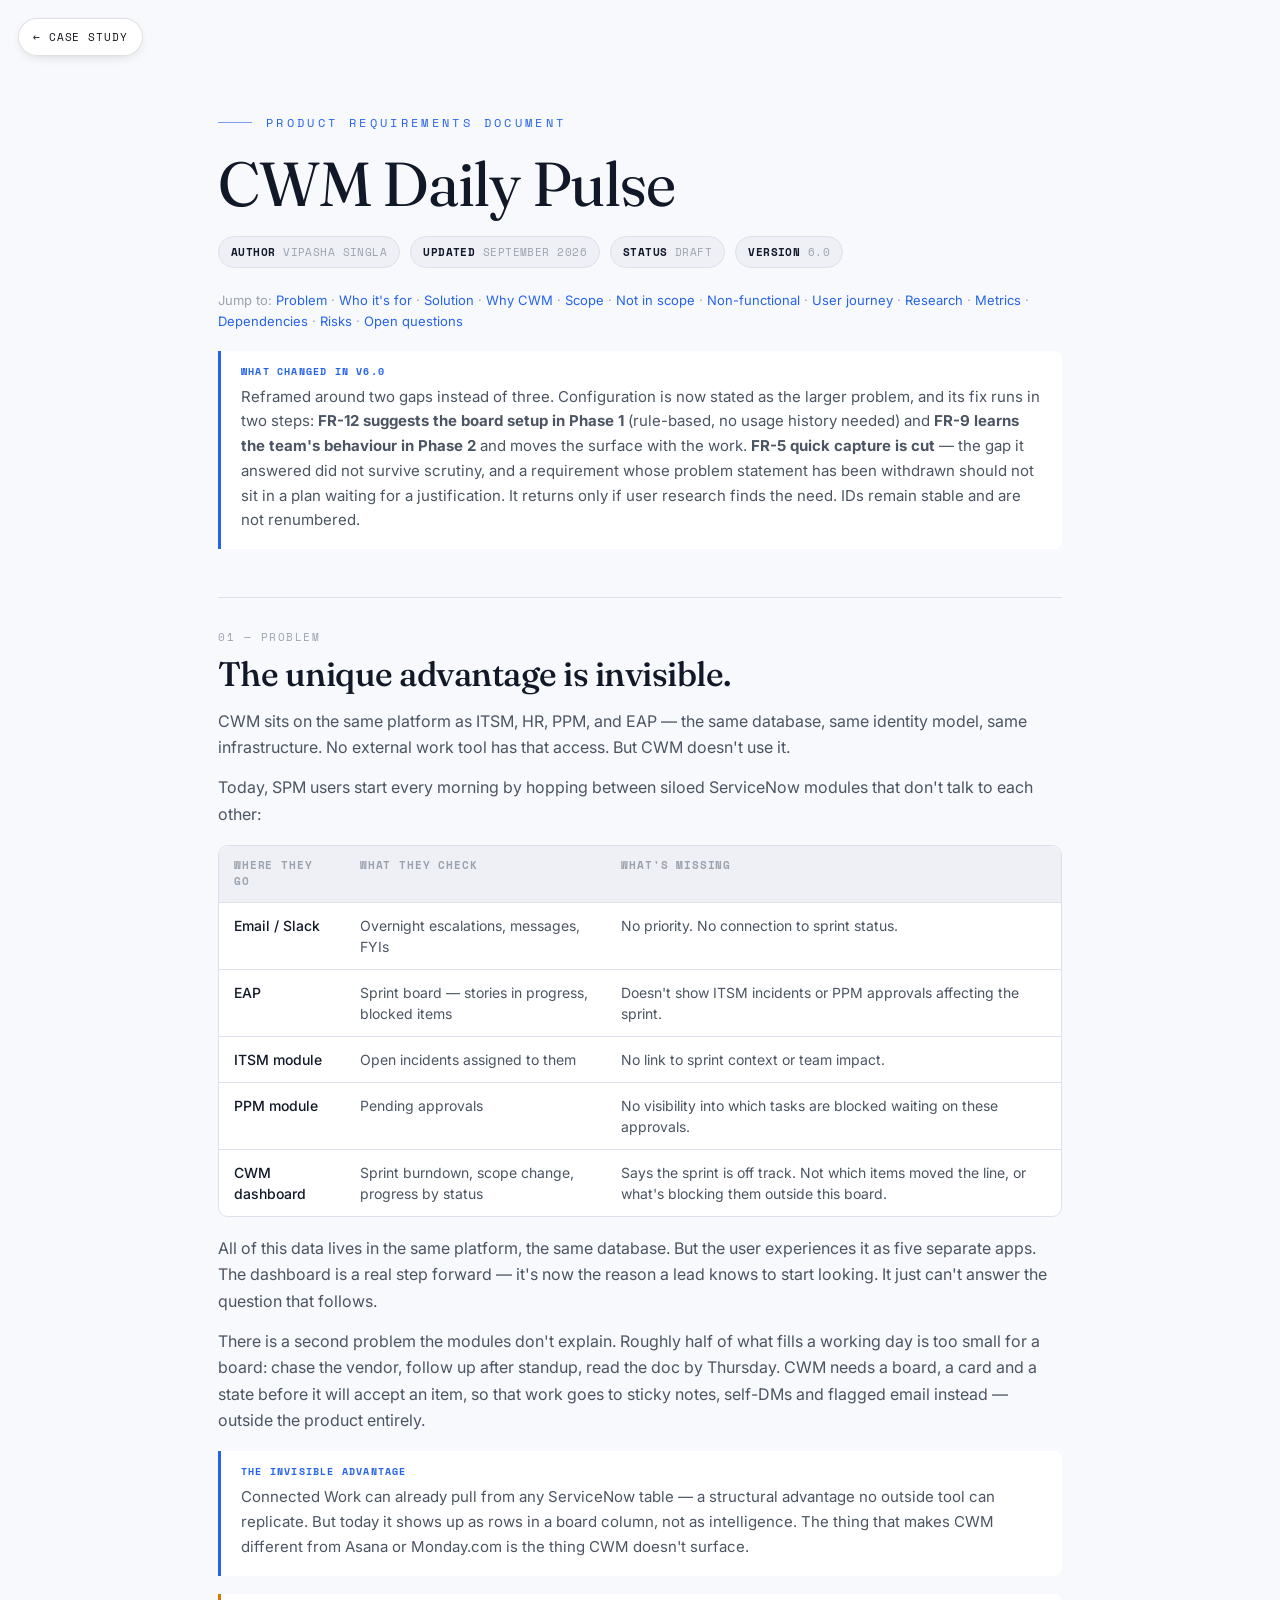
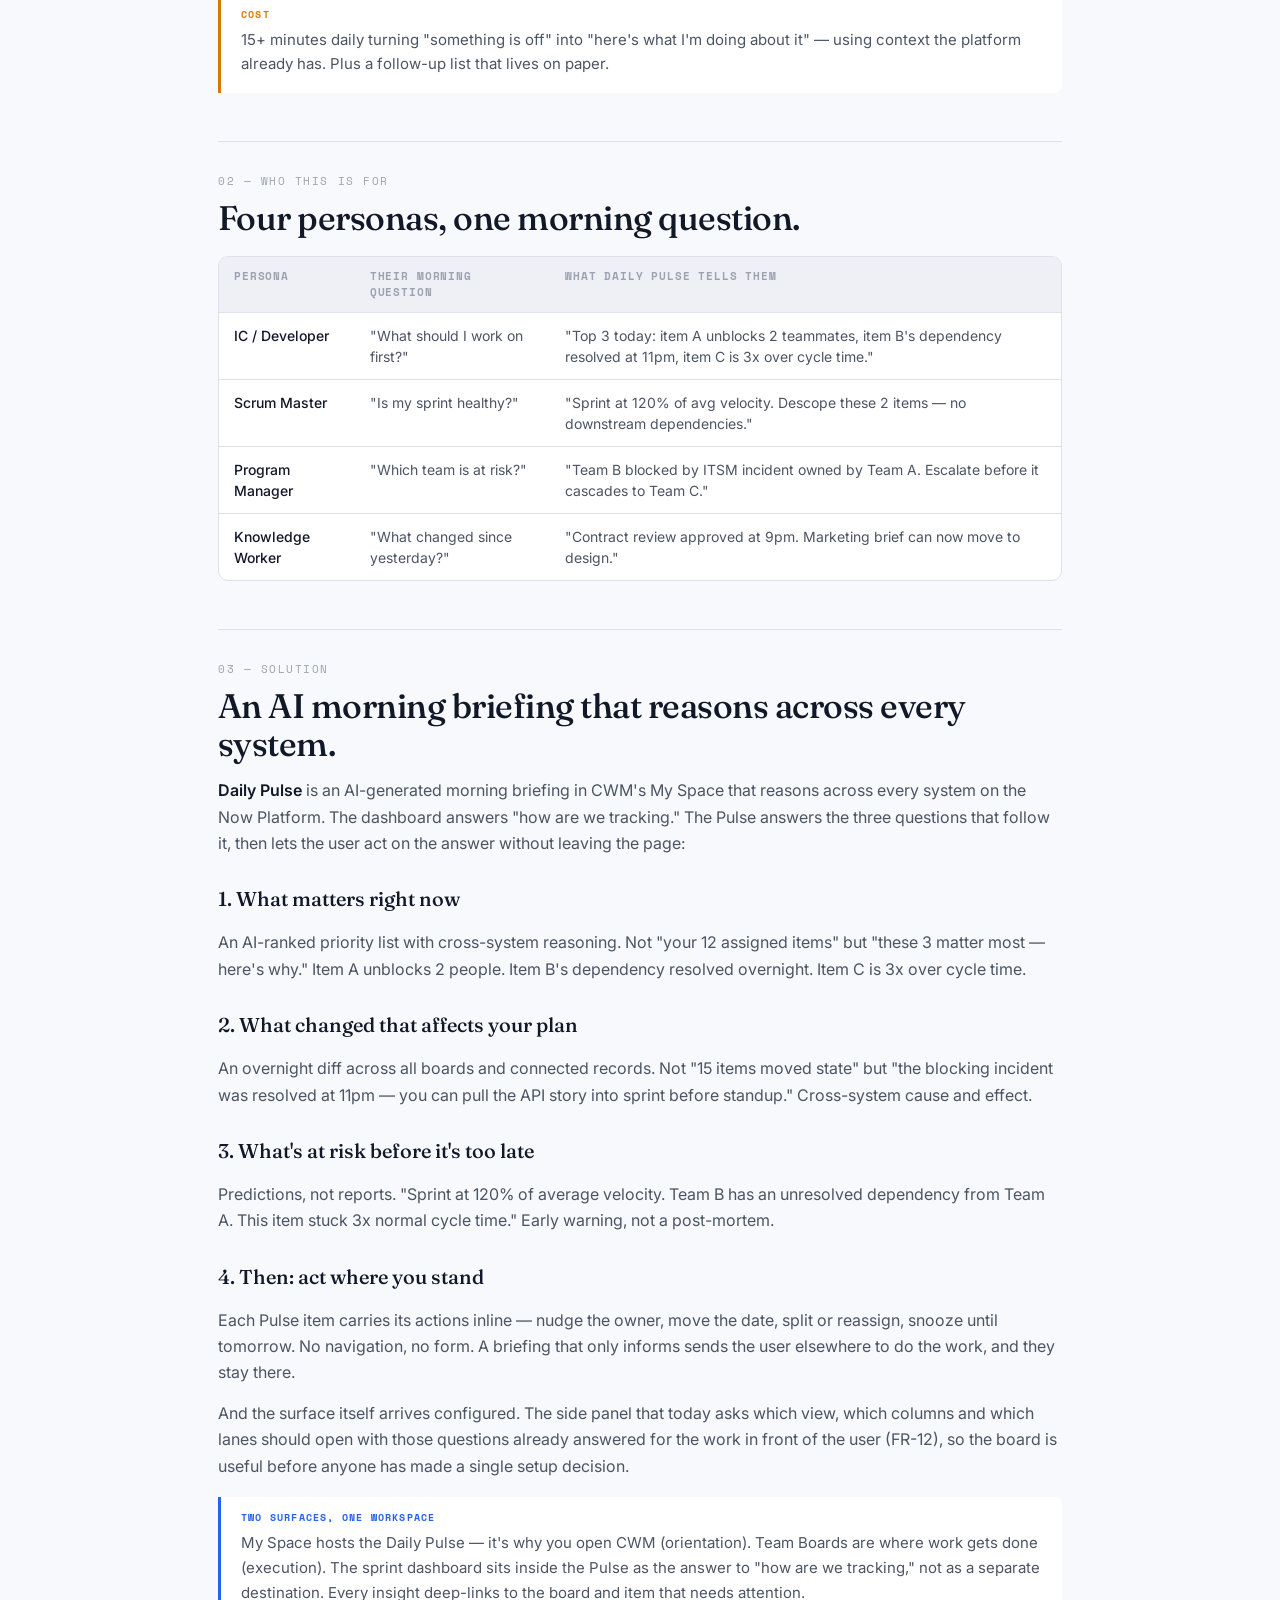
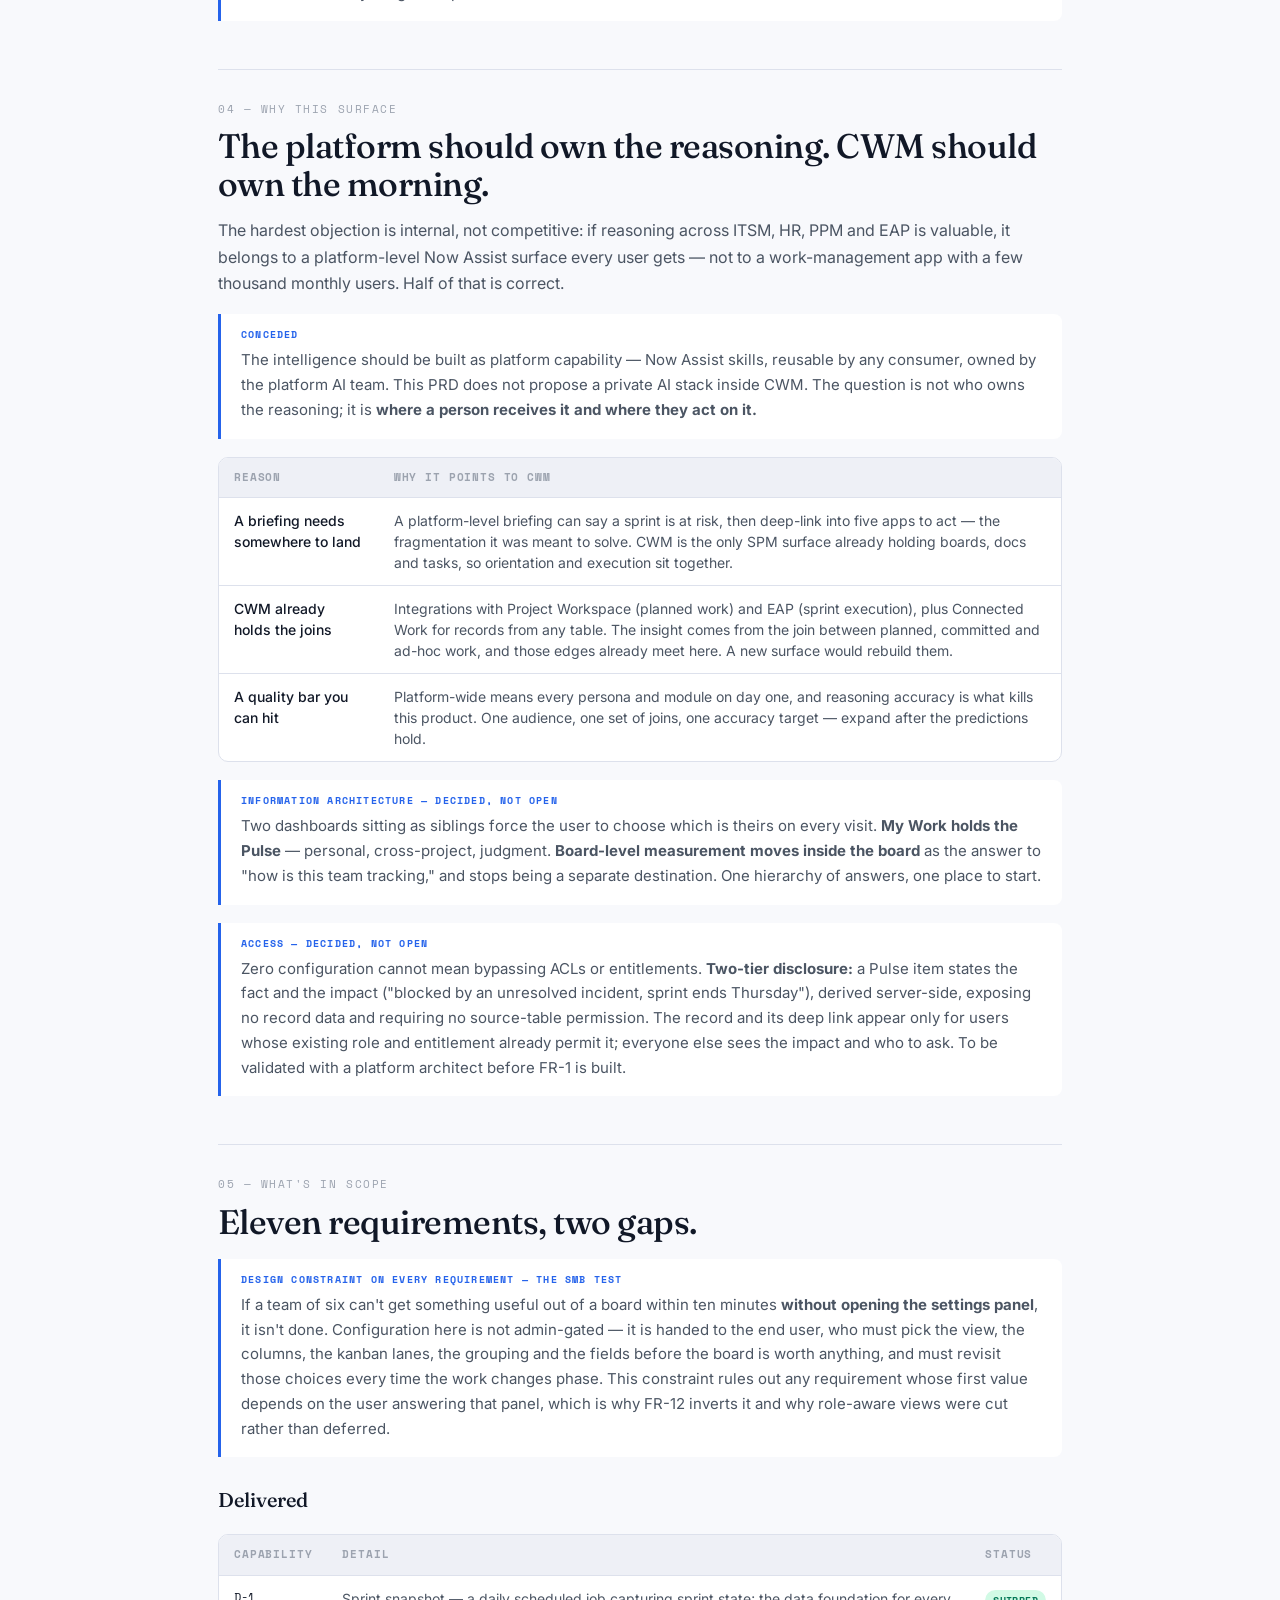
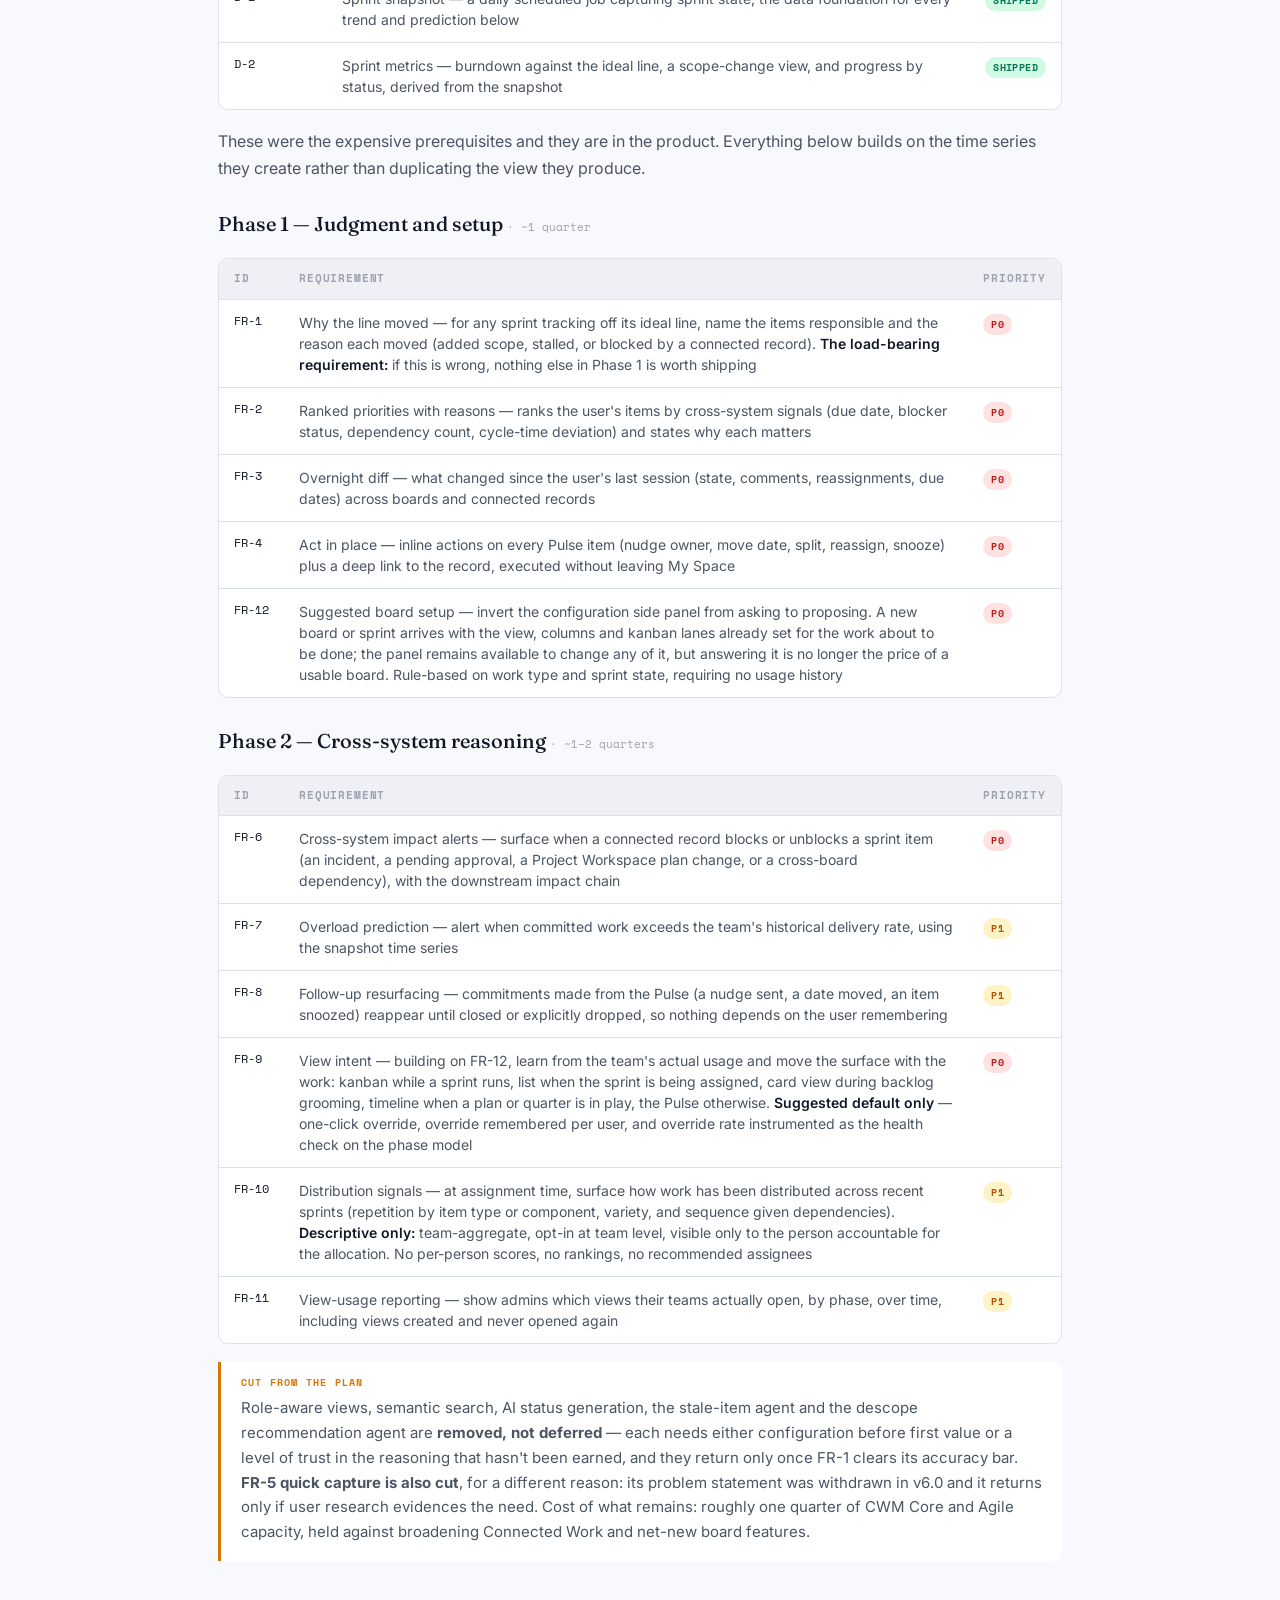
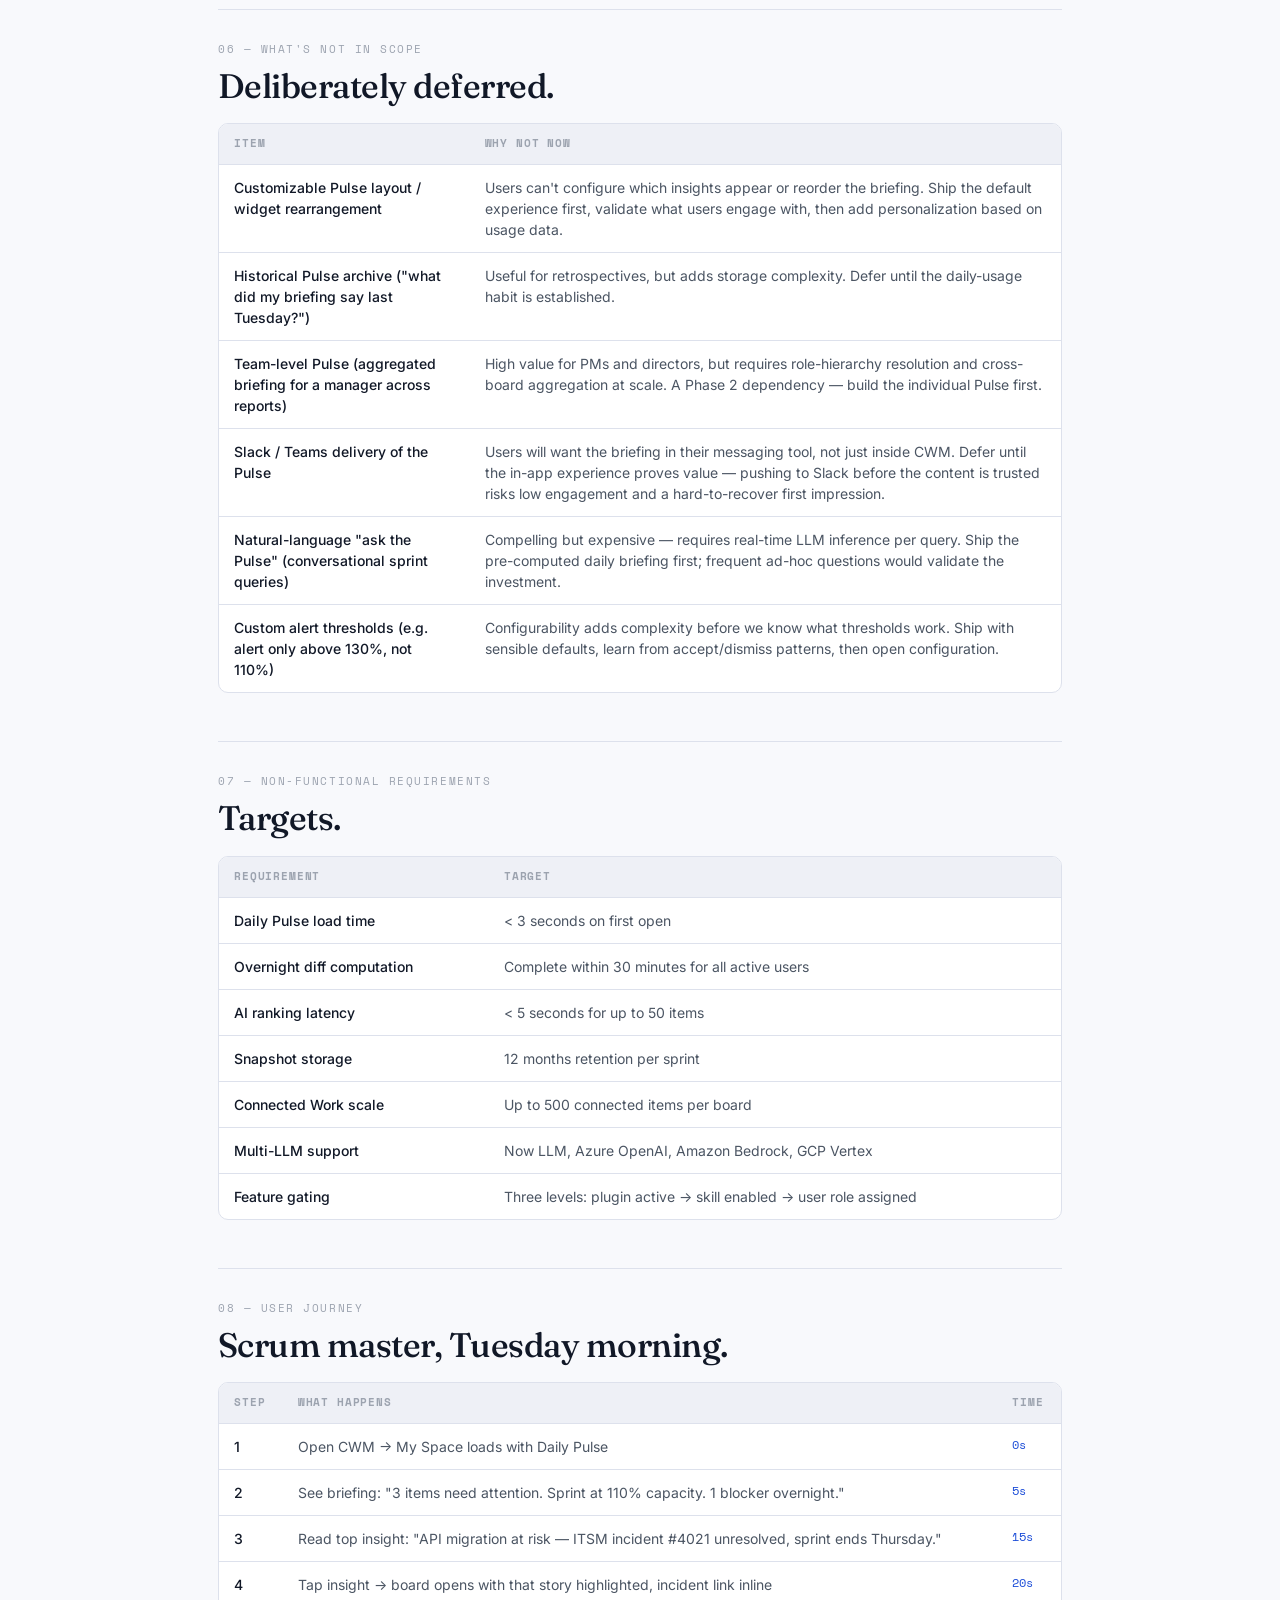
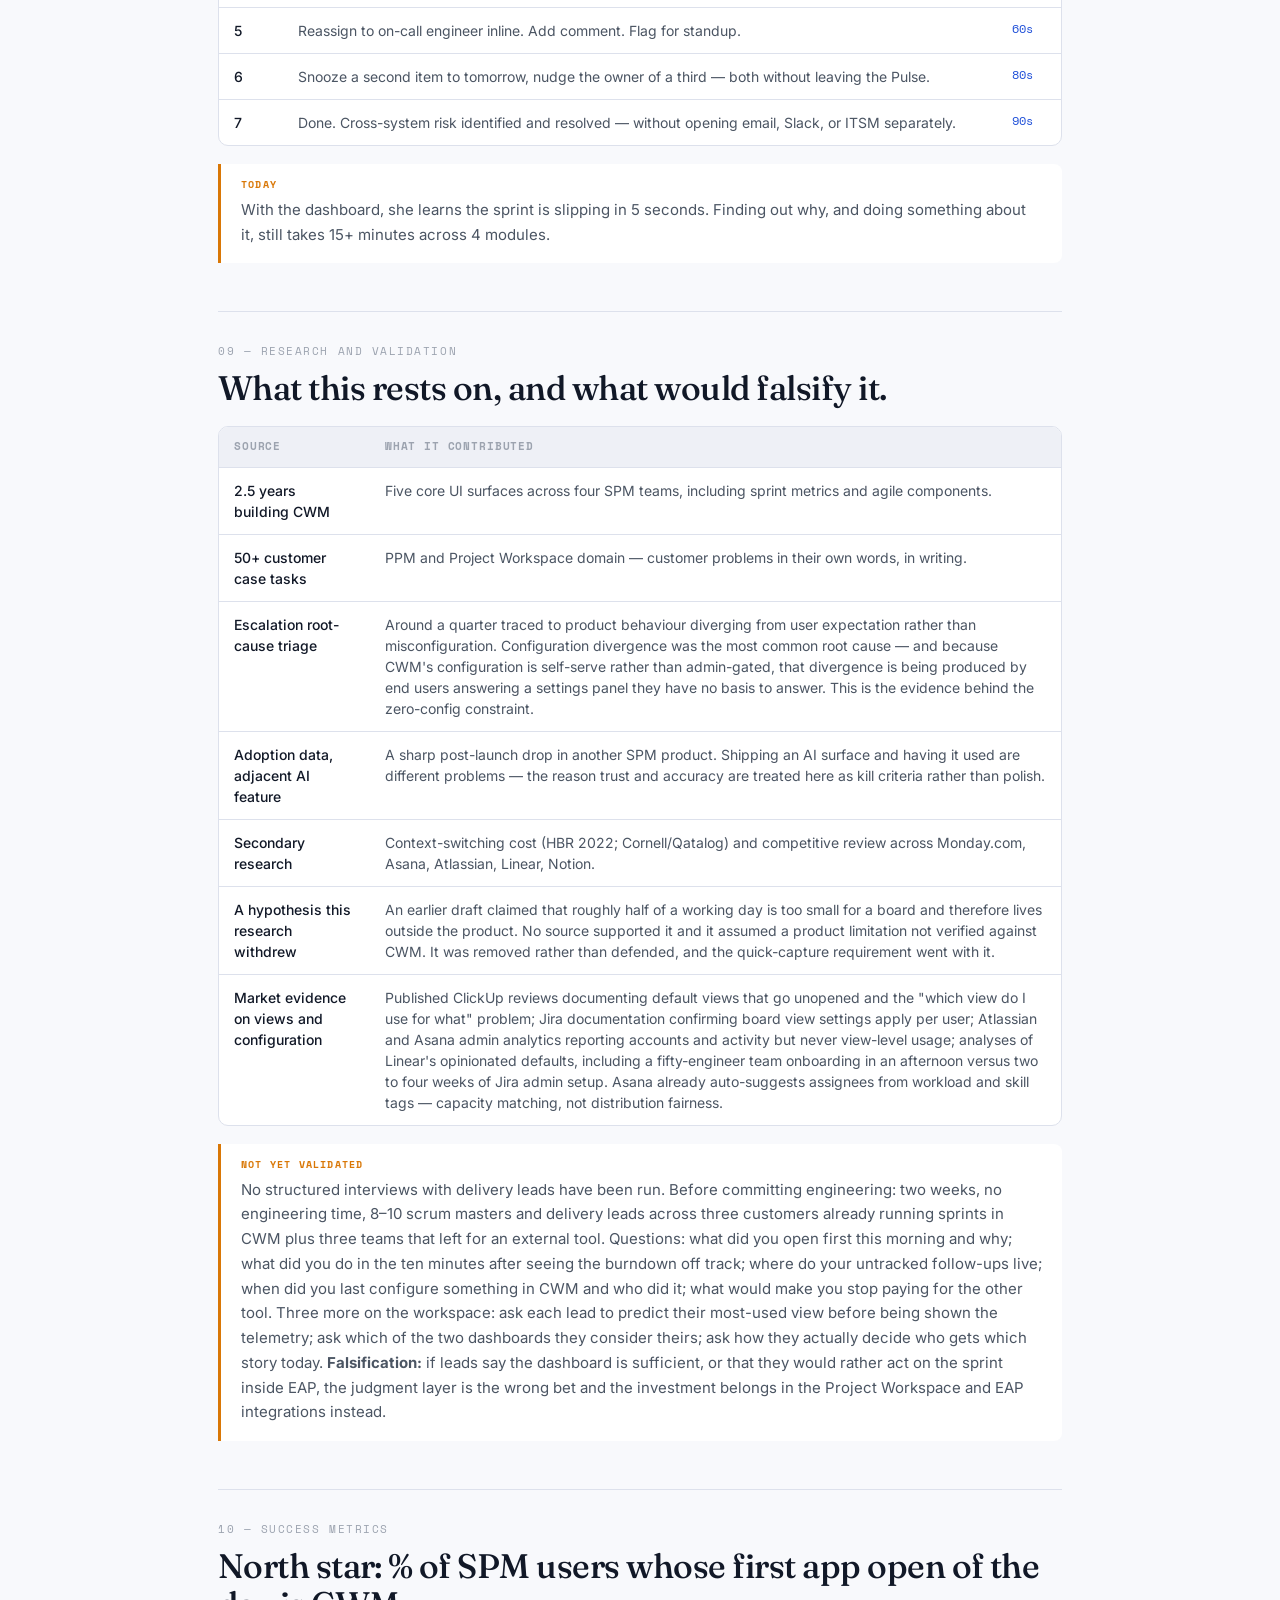
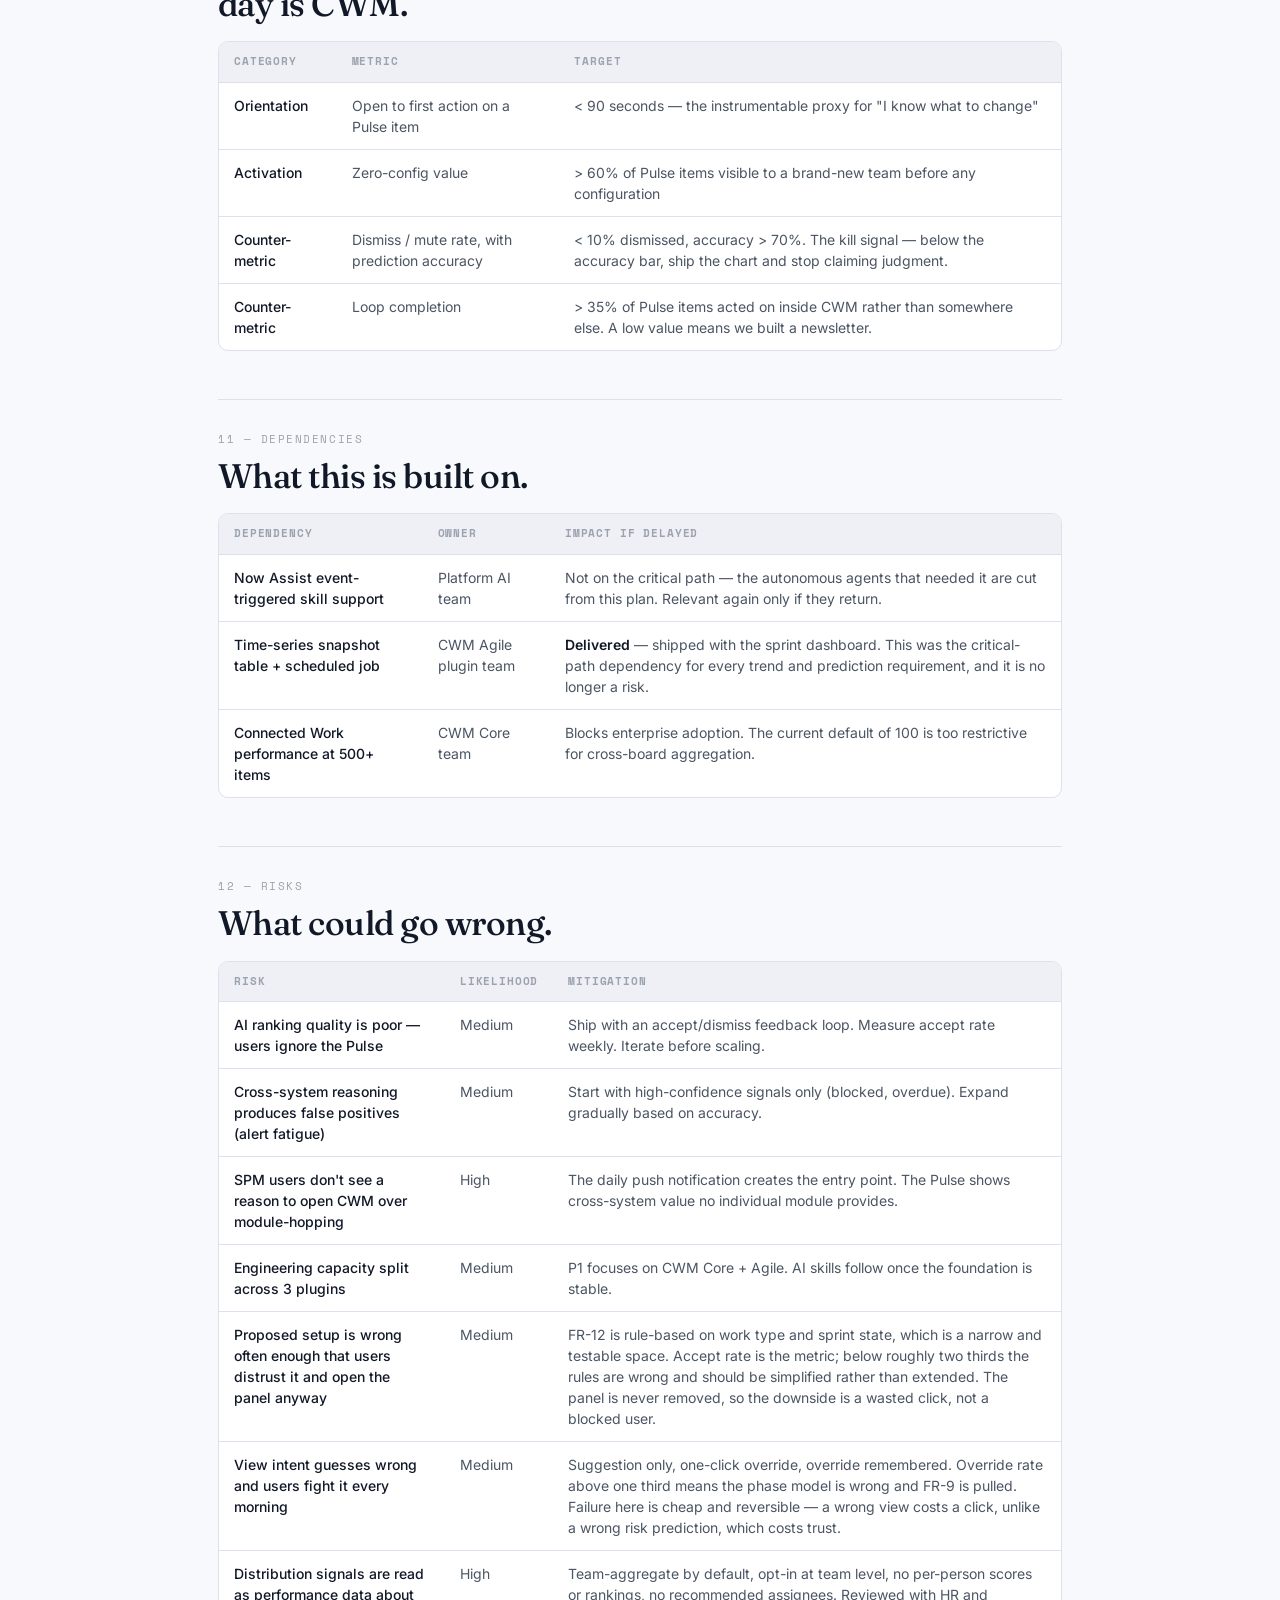
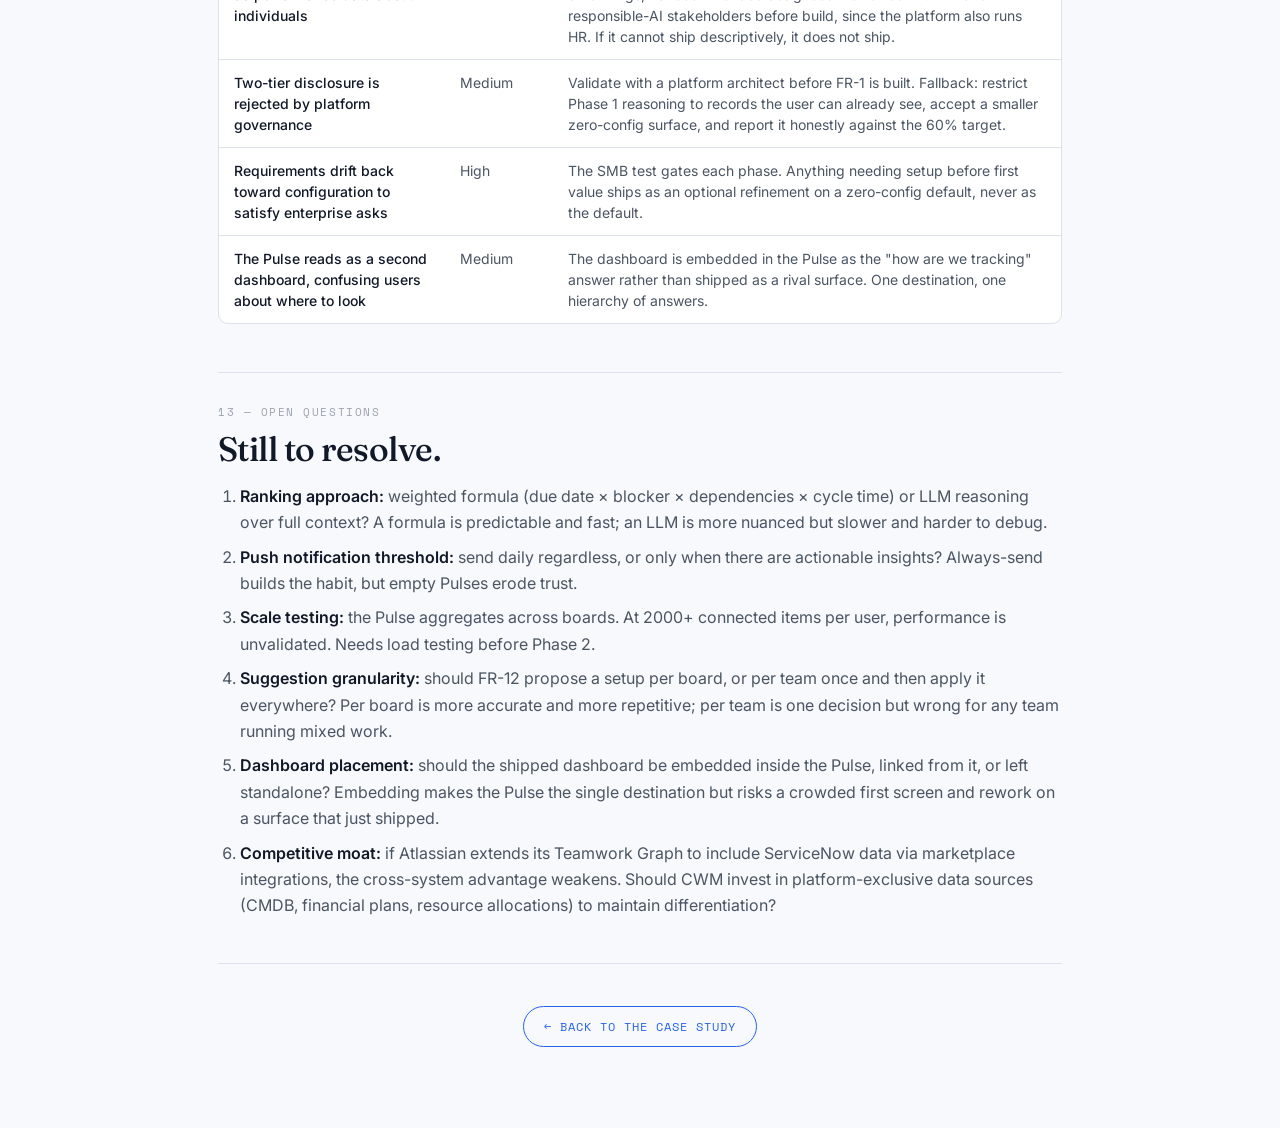
==== commit 78fad3a8: "Add files via upload" ====
--- a/case-studies/daily-pulse-prd.html
+++ b/case-studies/daily-pulse-prd.html
@@ -86,7 +86,7 @@
       <span><b>Author</b> Vipasha Singla</span>
       <span><b>Updated</b> September 2026</span>
       <span><b>Status</b> Draft</span>
-      <span><b>Version</b> 4.0</span>
+      <span><b>Version</b> 6.0</span>
     </div>
     <p class="tocs">Jump to:
       <a href="#problem">Problem</a> ·
@@ -103,7 +103,7 @@
       <a href="#risks">Risks</a> ·
       <a href="#oq">Open questions</a>
     </p>
-    <div class="call"><span class="lbl">What changed in v4.0</span>Revised after CWM shipped its sprint dashboard, and cut hard. <strong>Scope went from 17 requirements to 8.</strong> The snapshot job and sprint metrics are delivered and now sit in a Delivered table; role-aware views, semantic search, AI status generation and the autonomous agents are removed from the plan rather than deferred. Requirements are renumbered FR-1 to FR-8 to match. Two new sections: why this surface is CWM and not a platform-level one, and the research behind the thesis — including what hasn't been validated.</div>
+    <div class="call"><span class="lbl">What changed in v6.0</span>Reframed around two gaps instead of three. Configuration is now stated as the larger problem, and its fix runs in two steps: <strong>FR-12 suggests the board setup in Phase 1</strong> (rule-based, no usage history needed) and <strong>FR-9 learns the team's behaviour in Phase 2</strong> and moves the surface with the work. <strong>FR-5 quick capture is cut</strong> — the gap it answered did not survive scrutiny, and a requirement whose problem statement has been withdrawn should not sit in a plan waiting for a justification. It returns only if user research finds the need. IDs remain stable and are not renumbered.</div>
   </header>
 
   <!-- PROBLEM -->
@@ -155,8 +155,8 @@
     <h3>3. What's at risk before it's too late</h3>
     <p>Predictions, not reports. "Sprint at 120% of average velocity. Team B has an unresolved dependency from Team A. This item stuck 3x normal cycle time." Early warning, not a post-mortem.</p>
     <h3>4. Then: act where you stand</h3>
-    <p>Each Pulse item carries its actions inline — nudge the owner, move the date, split or reassign, snooze until tomorrow, capture a follow-up. No navigation, no form. A briefing that only informs sends the user elsewhere to do the work, and they stay there.</p>
-    <p>Alongside it, <strong>quick capture</strong>: one field, no project, no board, no state. Type "chase the vendor invoice" and it appears on tomorrow's Pulse if it isn't done. Promote it to a board later only if it grows into something that deserves one. This is the write half of the loop — and the only part of the product that delivers value on day one with zero configuration.</p>
+    <p>Each Pulse item carries its actions inline — nudge the owner, move the date, split or reassign, snooze until tomorrow. No navigation, no form. A briefing that only informs sends the user elsewhere to do the work, and they stay there.</p>
+    <p>And the surface itself arrives configured. The side panel that today asks which view, which columns and which lanes should open with those questions already answered for the work in front of the user (FR-12), so the board is useful before anyone has made a single setup decision.</p>
     <div class="call"><span class="lbl">Two surfaces, one workspace</span>My Space hosts the Daily Pulse — it's why you open CWM (orientation). Team Boards are where work gets done (execution). The sprint dashboard sits inside the Pulse as the answer to "how are we tracking," not as a separate destination. Every insight deep-links to the board and item that needs attention.</div>
   </section>
 
@@ -171,19 +171,20 @@
       <tbody>
         <tr><td>A briefing needs somewhere to land</td><td>A platform-level briefing can say a sprint is at risk, then deep-link into five apps to act — the fragmentation it was meant to solve. CWM is the only SPM surface already holding boards, docs and tasks, so orientation and execution sit together.</td></tr>
         <tr><td>CWM already holds the joins</td><td>Integrations with Project Workspace (planned work) and EAP (sprint execution), plus Connected Work for records from any table. The insight comes from the join between planned, committed and ad-hoc work, and those edges already meet here. A new surface would rebuild them.</td></tr>
-        <tr><td>Nothing to displace</td><td>ITSM and HR users have entrenched workspaces and morning habits. CWM's low usage is the asset: no first-open habit to break, making it the cheapest place in the portfolio to establish one.</td></tr>
         <tr><td>A quality bar you can hit</td><td>Platform-wide means every persona and module on day one, and reasoning accuracy is what kills this product. One audience, one set of joins, one accuracy target — expand after the predictions hold.</td></tr>
       </tbody>
     </table></div>
+    <div class="call"><span class="lbl">Information architecture — decided, not open</span>Two dashboards sitting as siblings force the user to choose which is theirs on every visit. <strong>My Work holds the Pulse</strong> — personal, cross-project, judgment. <strong>Board-level measurement moves inside the board</strong> as the answer to "how is this team tracking," and stops being a separate destination. One hierarchy of answers, one place to start.</div>
+
     <div class="call"><span class="lbl">Access — decided, not open</span>Zero configuration cannot mean bypassing ACLs or entitlements. <strong>Two-tier disclosure:</strong> a Pulse item states the fact and the impact ("blocked by an unresolved incident, sprint ends Thursday"), derived server-side, exposing no record data and requiring no source-table permission. The record and its deep link appear only for users whose existing role and entitlement already permit it; everyone else sees the impact and who to ask. To be validated with a platform architect before FR-1 is built.</div>
   </section>
 
   <!-- SCOPE -->
   <section id="scope">
     <div class="kick">05 — What's in scope</div>
-    <h2>Eight requirements.</h2>
-
-    <div class="call"><span class="lbl">Design constraint on every requirement — the SMB test</span>If a team of six with no administrator can't get something useful out of it within ten minutes, it isn't done. This rules out anything needing a new field, a template choice or a role assignment before first value — which is why quick capture (FR-5) ships in Phase 1 beside the intelligence, and why role-aware views were cut rather than deferred.</div>
+    <h2>Eleven requirements, two gaps.</h2>
+
+    <div class="call"><span class="lbl">Design constraint on every requirement — the SMB test</span>If a team of six can't get something useful out of a board within ten minutes <strong>without opening the settings panel</strong>, it isn't done. Configuration here is not admin-gated — it is handed to the end user, who must pick the view, the columns, the kanban lanes, the grouping and the fields before the board is worth anything, and must revisit those choices every time the work changes phase. This constraint rules out any requirement whose first value depends on the user answering that panel, which is why FR-12 inverts it and why role-aware views were cut rather than deferred.</div>
 
     <h3>Delivered</h3>
     <div class="tw"><table>
@@ -195,7 +196,7 @@
     </table></div>
     <p>These were the expensive prerequisites and they are in the product. Everything below builds on the time series they create rather than duplicating the view they produce.</p>
 
-    <h3>Phase 1 — Judgment and capture <span style="font-family:var(--mo);font-size:11px;color:var(--mu,#9CA3AF)">· ~1 quarter</span></h3>
+    <h3>Phase 1 — Judgment and setup <span style="font-family:var(--mo);font-size:11px;color:var(--mu,#9CA3AF)">· ~1 quarter</span></h3>
     <div class="tw"><table>
       <thead><tr><th>ID</th><th>Requirement</th><th>Priority</th></tr></thead>
       <tbody>
@@ -203,7 +204,7 @@
         <tr><td class="idc">FR-2</td><td>Ranked priorities with reasons — ranks the user's items by cross-system signals (due date, blocker status, dependency count, cycle-time deviation) and states why each matters</td><td><span class="p p0">P0</span></td></tr>
         <tr><td class="idc">FR-3</td><td>Overnight diff — what changed since the user's last session (state, comments, reassignments, due dates) across boards and connected records</td><td><span class="p p0">P0</span></td></tr>
         <tr><td class="idc">FR-4</td><td>Act in place — inline actions on every Pulse item (nudge owner, move date, split, reassign, snooze) plus a deep link to the record, executed without leaving My Space</td><td><span class="p p0">P0</span></td></tr>
-        <tr><td class="idc">FR-5</td><td>Quick capture — a single free-text field creating a personal item with no project, board, state or owner required; resurfaces on the next Pulse until closed; promotable to a board item later</td><td><span class="p p0">P0</span></td></tr>
+        <tr><td class="idc">FR-12</td><td>Suggested board setup — invert the configuration side panel from asking to proposing. A new board or sprint arrives with the view, columns and kanban lanes already set for the work about to be done; the panel remains available to change any of it, but answering it is no longer the price of a usable board. Rule-based on work type and sprint state, requiring no usage history</td><td><span class="p p0">P0</span></td></tr>
       </tbody>
     </table></div>
 
@@ -213,11 +214,14 @@
       <tbody>
         <tr><td class="idc">FR-6</td><td>Cross-system impact alerts — surface when a connected record blocks or unblocks a sprint item (an incident, a pending approval, a Project Workspace plan change, or a cross-board dependency), with the downstream impact chain</td><td><span class="p p0">P0</span></td></tr>
         <tr><td class="idc">FR-7</td><td>Overload prediction — alert when committed work exceeds the team's historical delivery rate, using the snapshot time series</td><td><span class="p p1">P1</span></td></tr>
-        <tr><td class="idc">FR-8</td><td>Follow-up resurfacing — captured items and commitments made from the Pulse reappear until closed or explicitly dropped, so nothing depends on the user remembering</td><td><span class="p p1">P1</span></td></tr>
-      </tbody>
-    </table></div>
-
-    <div class="call cost"><span class="lbl">Cut from the plan</span>Role-aware views, semantic search, AI status generation, the stale-item agent and the descope recommendation agent are <strong>removed, not deferred</strong>. Each needs either configuration before first value or a level of trust in the reasoning that hasn't been earned. They return only once FR-1 clears its accuracy bar. Cost of what remains: roughly one quarter of CWM Core and Agile capacity, held against broadening Connected Work and net-new board features.</div>
+        <tr><td class="idc">FR-8</td><td>Follow-up resurfacing — commitments made from the Pulse (a nudge sent, a date moved, an item snoozed) reappear until closed or explicitly dropped, so nothing depends on the user remembering</td><td><span class="p p1">P1</span></td></tr>
+        <tr><td class="idc">FR-9</td><td>View intent — building on FR-12, learn from the team's actual usage and move the surface with the work: kanban while a sprint runs, list when the sprint is being assigned, card view during backlog grooming, timeline when a plan or quarter is in play, the Pulse otherwise. <strong>Suggested default only</strong> — one-click override, override remembered per user, and override rate instrumented as the health check on the phase model</td><td><span class="p p0">P0</span></td></tr>
+        <tr><td class="idc">FR-10</td><td>Distribution signals — at assignment time, surface how work has been distributed across recent sprints (repetition by item type or component, variety, and sequence given dependencies). <strong>Descriptive only:</strong> team-aggregate, opt-in at team level, visible only to the person accountable for the allocation. No per-person scores, no rankings, no recommended assignees</td><td><span class="p p1">P1</span></td></tr>
+        <tr><td class="idc">FR-11</td><td>View-usage reporting — show admins which views their teams actually open, by phase, over time, including views created and never opened again</td><td><span class="p p1">P1</span></td></tr>
+      </tbody>
+    </table></div>
+
+    <div class="call cost"><span class="lbl">Cut from the plan</span>Role-aware views, semantic search, AI status generation, the stale-item agent and the descope recommendation agent are <strong>removed, not deferred</strong> — each needs either configuration before first value or a level of trust in the reasoning that hasn't been earned, and they return only once FR-1 clears its accuracy bar. <strong>FR-5 quick capture is also cut</strong>, for a different reason: its problem statement was withdrawn in v6.0 and it returns only if user research evidences the need. Cost of what remains: roughly one quarter of CWM Core and Agile capacity, held against broadening Connected Work and net-new board features.</div>
   </section>
 
   <!-- OUT OF SCOPE -->
@@ -267,11 +271,11 @@
         <tr><td>3</td><td>Read top insight: "API migration at risk — ITSM incident #4021 unresolved, sprint ends Thursday."</td><td class="idc">15s</td></tr>
         <tr><td>4</td><td>Tap insight → board opens with that story highlighted, incident link inline</td><td class="idc">20s</td></tr>
         <tr><td>5</td><td>Reassign to on-call engineer inline. Add comment. Flag for standup.</td><td class="idc">60s</td></tr>
-        <tr><td>6</td><td>Type two follow-ups into quick capture — no board, no fields. They'll be on tomorrow's Pulse.</td><td class="idc">80s</td></tr>
-        <tr><td>7</td><td>Done. Cross-system risk identified and resolved, follow-ups captured — without opening email, Slack, or ITSM separately.</td><td class="idc">90s</td></tr>
-      </tbody>
-    </table></div>
-    <div class="call cost"><span class="lbl">Today</span>With the dashboard, she learns the sprint is slipping in 5 seconds. Finding out why, and doing something about it, still takes 15+ minutes across 4 modules — and the follow-ups end up on a sticky note.</div>
+        <tr><td>6</td><td>Snooze a second item to tomorrow, nudge the owner of a third — both without leaving the Pulse.</td><td class="idc">80s</td></tr>
+        <tr><td>7</td><td>Done. Cross-system risk identified and resolved — without opening email, Slack, or ITSM separately.</td><td class="idc">90s</td></tr>
+      </tbody>
+    </table></div>
+    <div class="call cost"><span class="lbl">Today</span>With the dashboard, she learns the sprint is slipping in 5 seconds. Finding out why, and doing something about it, still takes 15+ minutes across 4 modules.</div>
   </section>
 
   <!-- RESEARCH -->
@@ -283,12 +287,14 @@
       <tbody>
         <tr><td>2.5 years building CWM</td><td>Five core UI surfaces across four SPM teams, including sprint metrics and agile components.</td></tr>
         <tr><td>50+ customer case tasks</td><td>PPM and Project Workspace domain — customer problems in their own words, in writing.</td></tr>
-        <tr><td>Escalation root-cause triage</td><td>Around a quarter traced to product behaviour diverging from user expectation rather than misconfiguration. Configuration divergence was the most common root cause, which is the evidence behind the zero-config constraint.</td></tr>
+        <tr><td>Escalation root-cause triage</td><td>Around a quarter traced to product behaviour diverging from user expectation rather than misconfiguration. Configuration divergence was the most common root cause — and because CWM's configuration is self-serve rather than admin-gated, that divergence is being produced by end users answering a settings panel they have no basis to answer. This is the evidence behind the zero-config constraint.</td></tr>
         <tr><td>Adoption data, adjacent AI feature</td><td>A sharp post-launch drop in another SPM product. Shipping an AI surface and having it used are different problems — the reason trust and accuracy are treated here as kill criteria rather than polish.</td></tr>
         <tr><td>Secondary research</td><td>Context-switching cost (HBR 2022; Cornell/Qatalog) and competitive review across Monday.com, Asana, Atlassian, Linear, Notion.</td></tr>
-      </tbody>
-    </table></div>
-    <div class="call cost"><span class="lbl">Not yet validated</span>No structured interviews with delivery leads have been run. Before committing engineering: two weeks, no engineering time, 8–10 scrum masters and delivery leads across three customers already running sprints in CWM plus three teams that left for an external tool. Questions: what did you open first this morning and why; what did you do in the ten minutes after seeing the burndown off track; where do your untracked follow-ups live; when did you last configure something in CWM and who did it; what would make you stop paying for the other tool. <strong>Falsification:</strong> if leads say the dashboard is sufficient, or that they would rather act on the sprint inside EAP, the judgment layer is the wrong bet and the investment belongs in the Project Workspace and EAP integrations instead.</div>
+        <tr><td>A hypothesis this research withdrew</td><td>An earlier draft claimed that roughly half of a working day is too small for a board and therefore lives outside the product. No source supported it and it assumed a product limitation not verified against CWM. It was removed rather than defended, and the quick-capture requirement went with it.</td></tr>
+        <tr><td>Market evidence on views and configuration</td><td>Published ClickUp reviews documenting default views that go unopened and the "which view do I use for what" problem; Jira documentation confirming board view settings apply per user; Atlassian and Asana admin analytics reporting accounts and activity but never view-level usage; analyses of Linear's opinionated defaults, including a fifty-engineer team onboarding in an afternoon versus two to four weeks of Jira admin setup. Asana already auto-suggests assignees from workload and skill tags — capacity matching, not distribution fairness.</td></tr>
+      </tbody>
+    </table></div>
+    <div class="call cost"><span class="lbl">Not yet validated</span>No structured interviews with delivery leads have been run. Before committing engineering: two weeks, no engineering time, 8–10 scrum masters and delivery leads across three customers already running sprints in CWM plus three teams that left for an external tool. Questions: what did you open first this morning and why; what did you do in the ten minutes after seeing the burndown off track; where do your untracked follow-ups live; when did you last configure something in CWM and who did it; what would make you stop paying for the other tool. Three more on the workspace: ask each lead to predict their most-used view before being shown the telemetry; ask which of the two dashboards they consider theirs; ask how they actually decide who gets which story today. <strong>Falsification:</strong> if leads say the dashboard is sufficient, or that they would rather act on the sprint inside EAP, the judgment layer is the wrong bet and the investment belongs in the Project Workspace and EAP integrations instead.</div>
   </section>
 
   <!-- METRICS -->
@@ -301,7 +307,7 @@
         <tr><td>Orientation</td><td>Open to first action on a Pulse item</td><td>&lt; 90 seconds — the instrumentable proxy for "I know what to change"</td></tr>
         <tr><td>Activation</td><td>Zero-config value</td><td>&gt; 60% of Pulse items visible to a brand-new team before any configuration</td></tr>
         <tr><td>Counter-metric</td><td>Dismiss / mute rate, with prediction accuracy</td><td>&lt; 10% dismissed, accuracy &gt; 70%. The kill signal — below the accuracy bar, ship the chart and stop claiming judgment.</td></tr>
-        <tr><td>Counter-metric</td><td>Loop completion</td><td>&gt; 35% of items acted on inside CWM; captured items closed rather than abandoned. Low values mean a newsletter and a second inbox.</td></tr>
+        <tr><td>Counter-metric</td><td>Loop completion</td><td>&gt; 35% of Pulse items acted on inside CWM rather than somewhere else. A low value means we built a newsletter.</td></tr>
       </tbody>
     </table></div>
   </section>
@@ -331,8 +337,10 @@
         <tr><td>Cross-system reasoning produces false positives (alert fatigue)</td><td>Medium</td><td>Start with high-confidence signals only (blocked, overdue). Expand gradually based on accuracy.</td></tr>
         <tr><td>SPM users don't see a reason to open CWM over module-hopping</td><td>High</td><td>The daily push notification creates the entry point. The Pulse shows cross-system value no individual module provides.</td></tr>
         <tr><td>Engineering capacity split across 3 plugins</td><td>Medium</td><td>P1 focuses on CWM Core + Agile. AI skills follow once the foundation is stable.</td></tr>
+        <tr><td>Proposed setup is wrong often enough that users distrust it and open the panel anyway</td><td>Medium</td><td>FR-12 is rule-based on work type and sprint state, which is a narrow and testable space. Accept rate is the metric; below roughly two thirds the rules are wrong and should be simplified rather than extended. The panel is never removed, so the downside is a wasted click, not a blocked user.</td></tr>
+        <tr><td>View intent guesses wrong and users fight it every morning</td><td>Medium</td><td>Suggestion only, one-click override, override remembered. Override rate above one third means the phase model is wrong and FR-9 is pulled. Failure here is cheap and reversible — a wrong view costs a click, unlike a wrong risk prediction, which costs trust.</td></tr>
+        <tr><td>Distribution signals are read as performance data about individuals</td><td>High</td><td>Team-aggregate by default, opt-in at team level, no per-person scores or rankings, no recommended assignees. Reviewed with HR and responsible-AI stakeholders before build, since the platform also runs HR. If it cannot ship descriptively, it does not ship.</td></tr>
         <tr><td>Two-tier disclosure is rejected by platform governance</td><td>Medium</td><td>Validate with a platform architect before FR-1 is built. Fallback: restrict Phase 1 reasoning to records the user can already see, accept a smaller zero-config surface, and report it honestly against the 60% target.</td></tr>
-        <tr><td>Quick capture becomes a private inbox nobody triages</td><td>Medium</td><td>Captured items resurface until closed (FR-8) and abandonment is a named counter-metric. If they are not being closed, cut the feature rather than expand it.</td></tr>
         <tr><td>Requirements drift back toward configuration to satisfy enterprise asks</td><td>High</td><td>The SMB test gates each phase. Anything needing setup before first value ships as an optional refinement on a zero-config default, never as the default.</td></tr>
         <tr><td>The Pulse reads as a second dashboard, confusing users about where to look</td><td>Medium</td><td>The dashboard is embedded in the Pulse as the "how are we tracking" answer rather than shipped as a rival surface. One destination, one hierarchy of answers.</td></tr>
                       </tbody>
@@ -347,7 +355,7 @@
       <li><strong>Ranking approach:</strong> weighted formula (due date × blocker × dependencies × cycle time) or LLM reasoning over full context? A formula is predictable and fast; an LLM is more nuanced but slower and harder to debug.</li>
       <li><strong>Push notification threshold:</strong> send daily regardless, or only when there are actionable insights? Always-send builds the habit, but empty Pulses erode trust.</li>
       <li><strong>Scale testing:</strong> the Pulse aggregates across boards. At 2000+ connected items per user, performance is unvalidated. Needs load testing before Phase 2.</li>
-      <li><strong>Capture scope:</strong> should quick capture be personal-only at first, or shareable with the team from day one? Personal is simpler and safer for adoption; shared makes it useful to a scrum master immediately but reintroduces questions about permissions, notification and ownership.</li>
+      <li><strong>Suggestion granularity:</strong> should FR-12 propose a setup per board, or per team once and then apply it everywhere? Per board is more accurate and more repetitive; per team is one decision but wrong for any team running mixed work.</li>
       <li><strong>Dashboard placement:</strong> should the shipped dashboard be embedded inside the Pulse, linked from it, or left standalone? Embedding makes the Pulse the single destination but risks a crowded first screen and rework on a surface that just shipped.</li>
       <li><strong>Competitive moat:</strong> if Atlassian extends its Teamwork Graph to include ServiceNow data via marketplace integrations, the cross-system advantage weakens. Should CWM invest in platform-exclusive data sources (CMDB, financial plans, resource allocations) to maintain differentiation?</li>
     </ol>
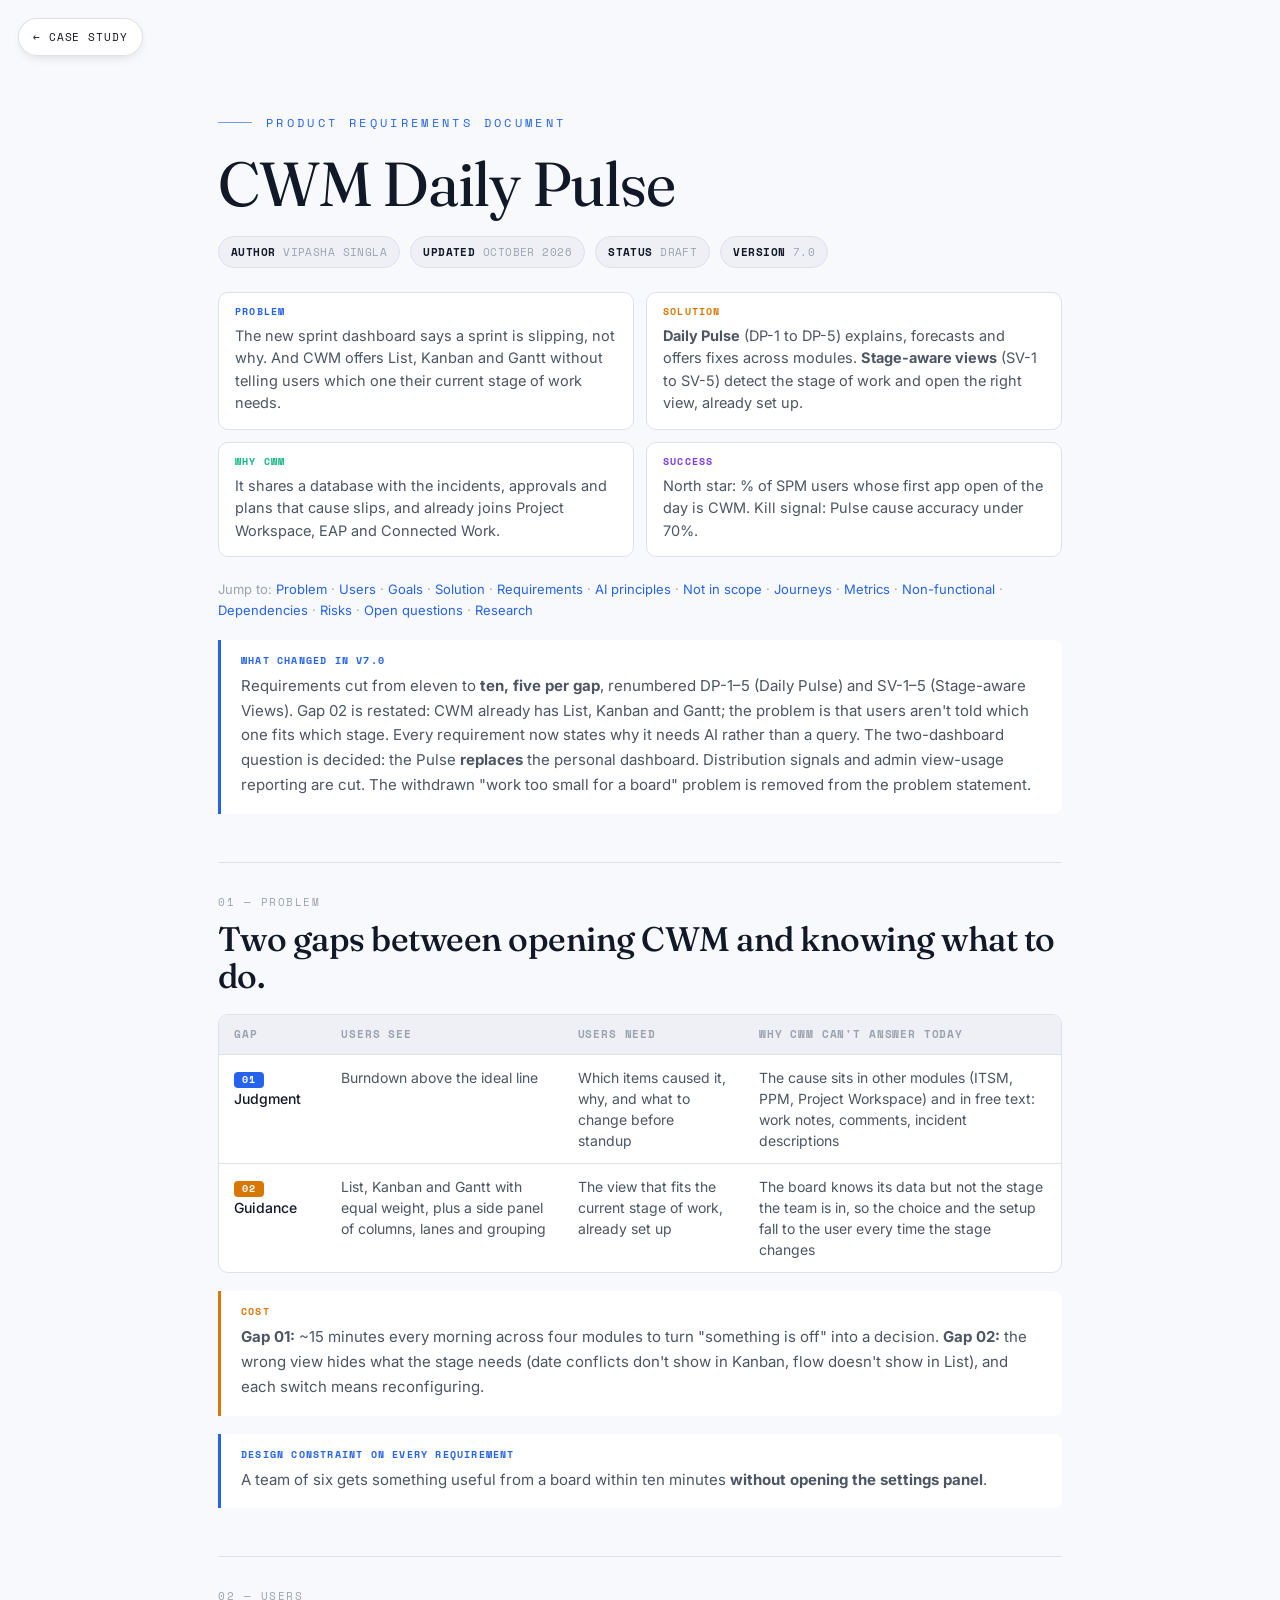
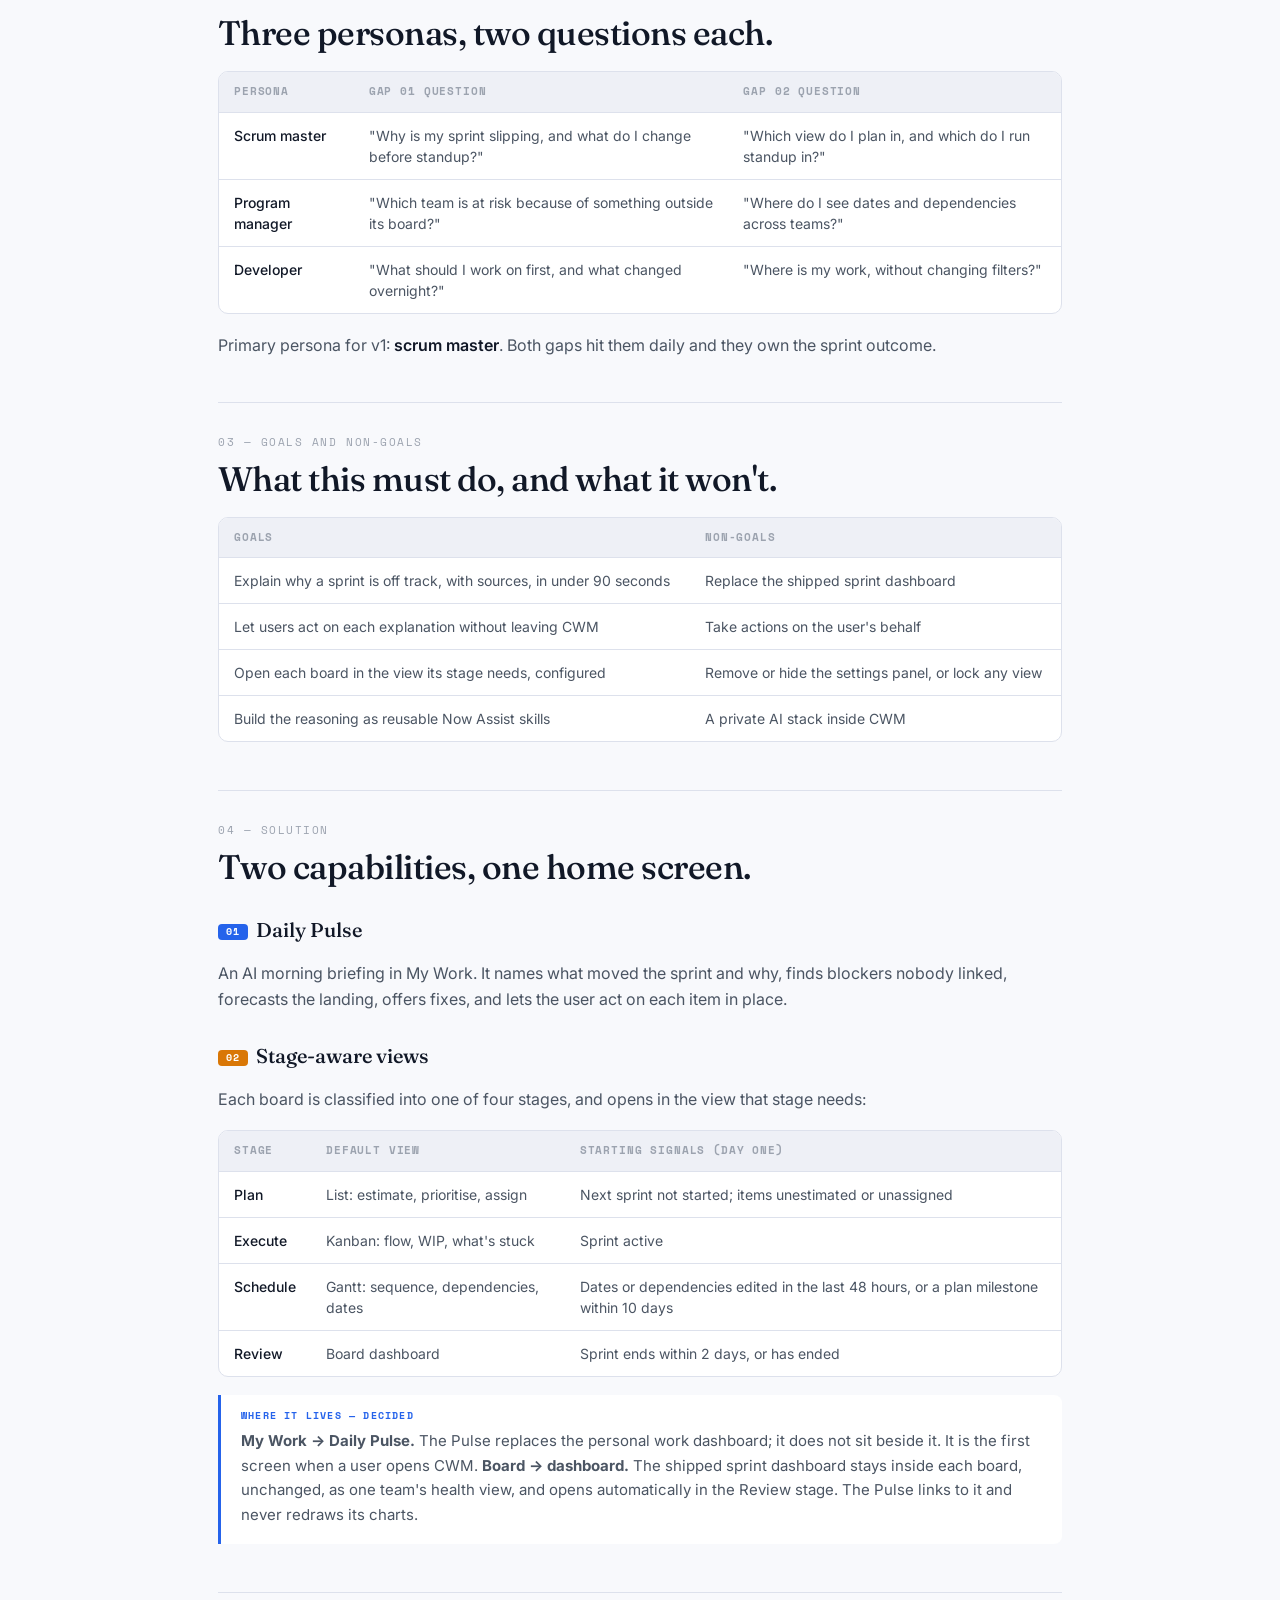
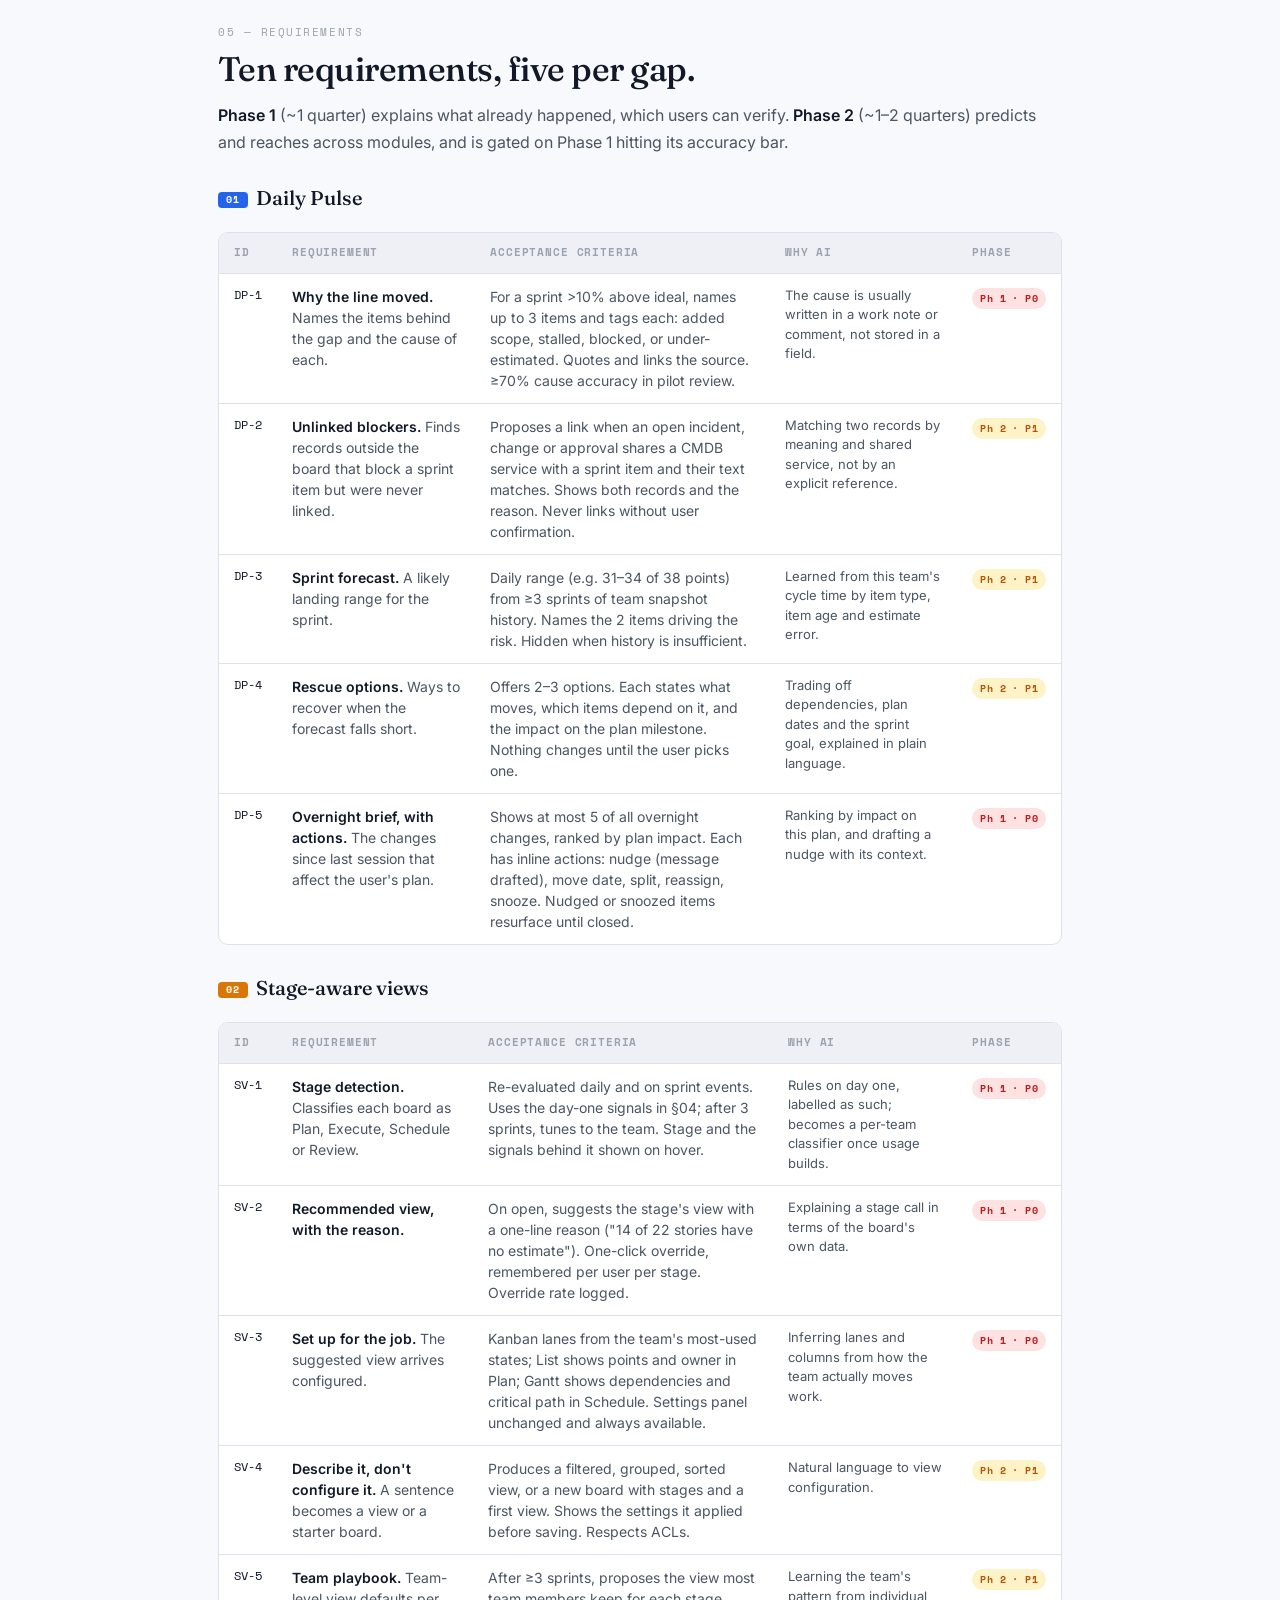
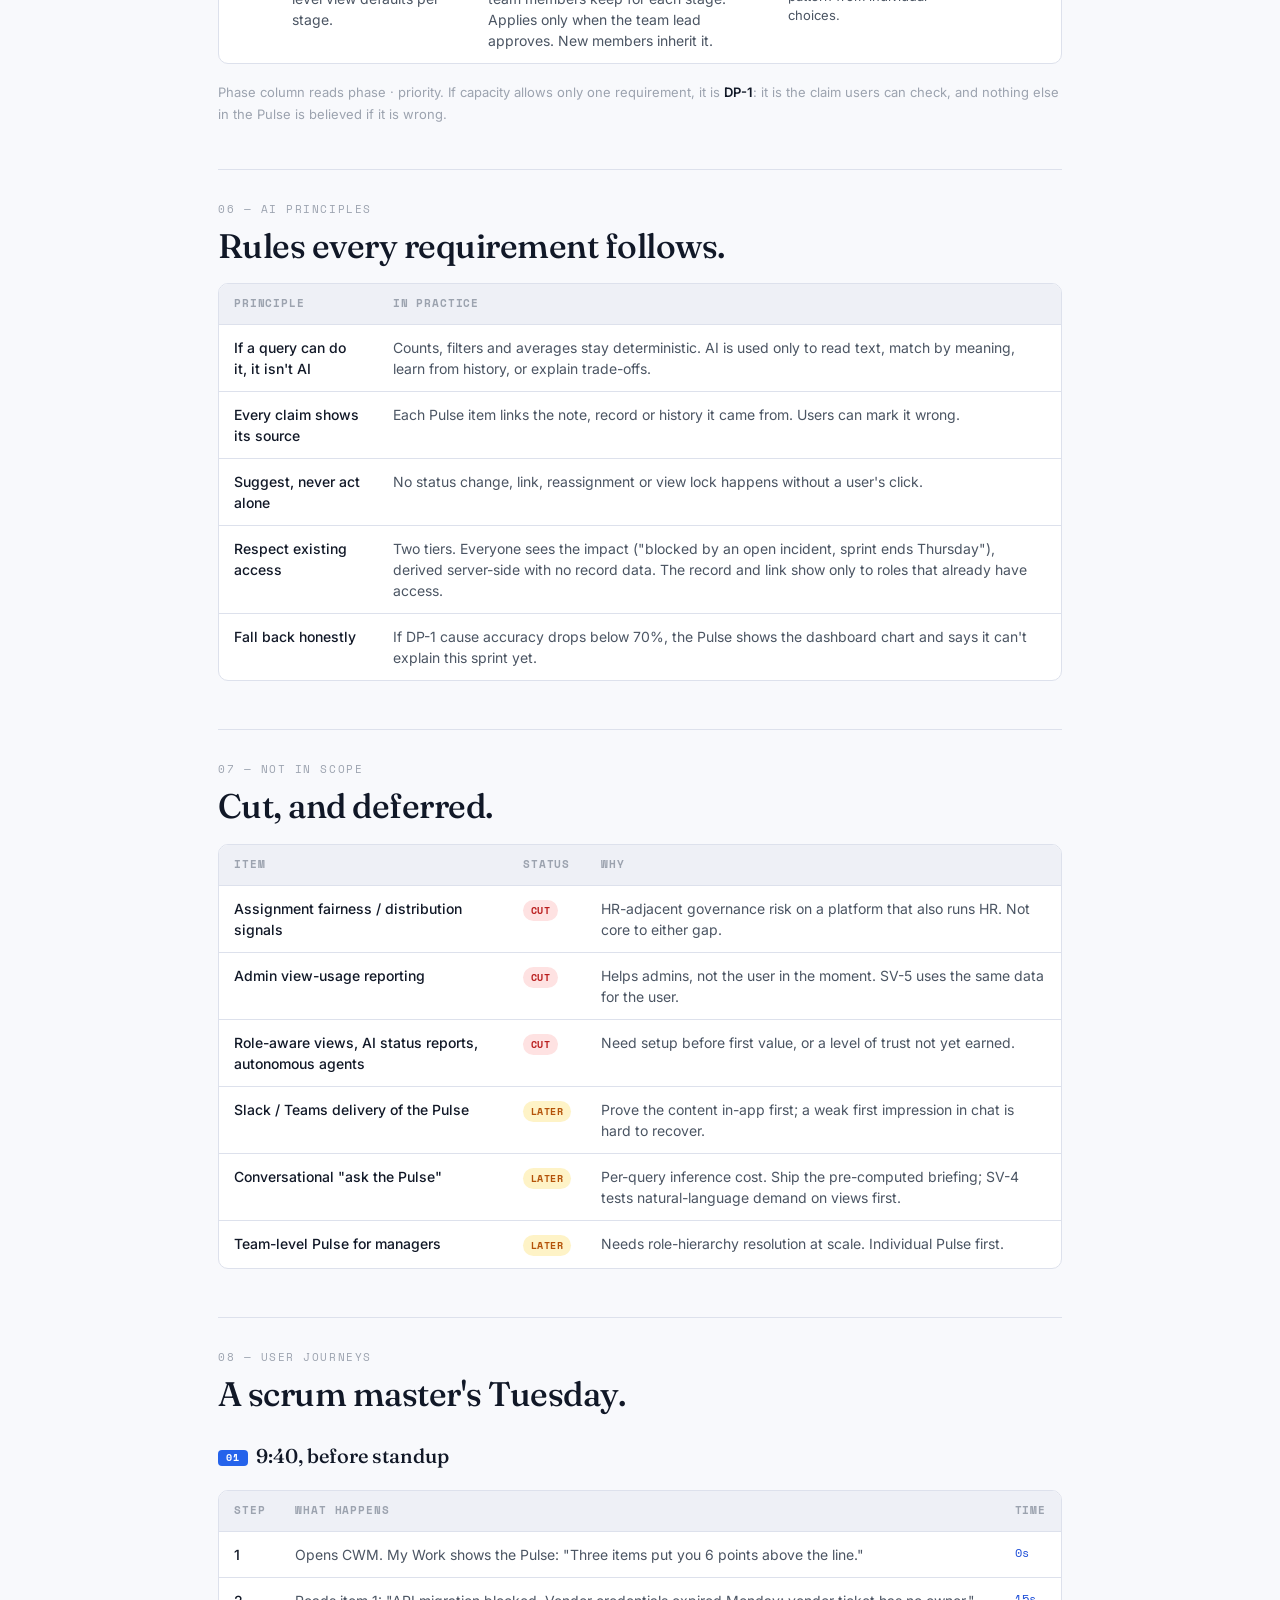
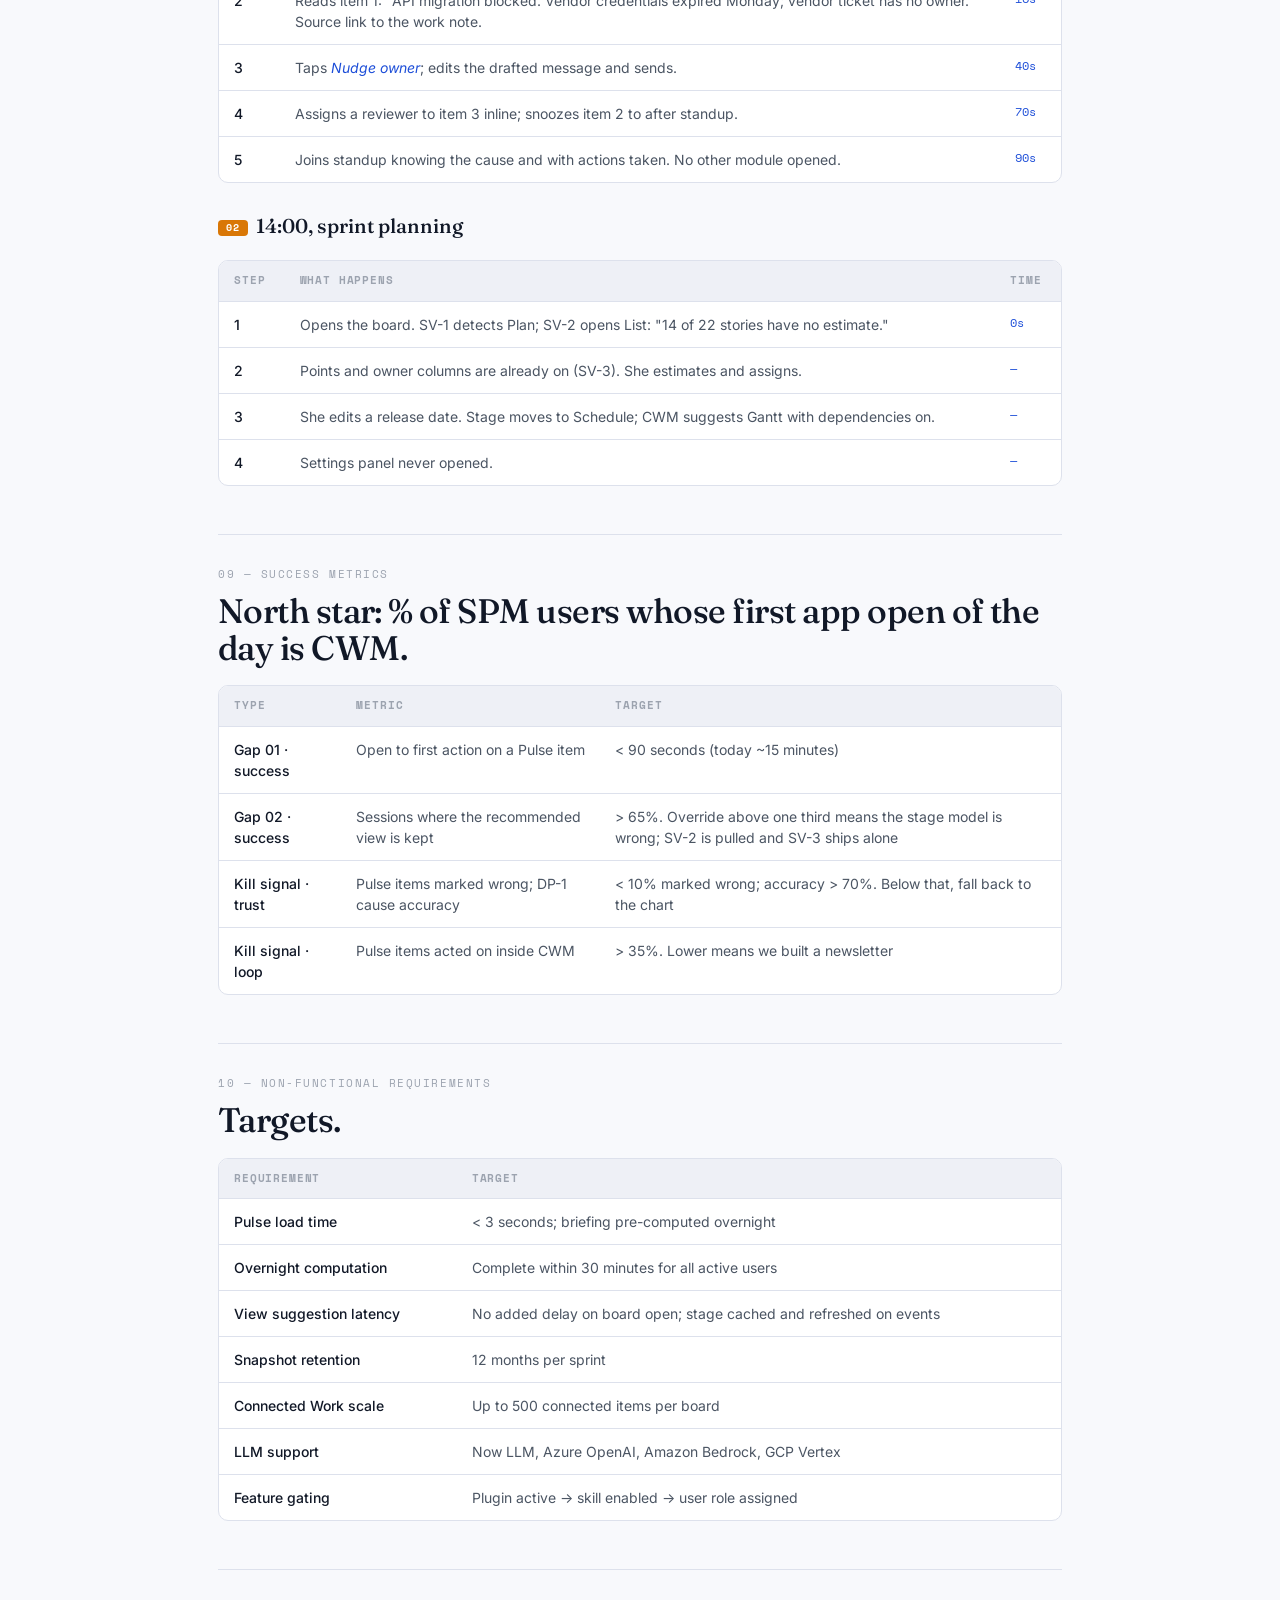
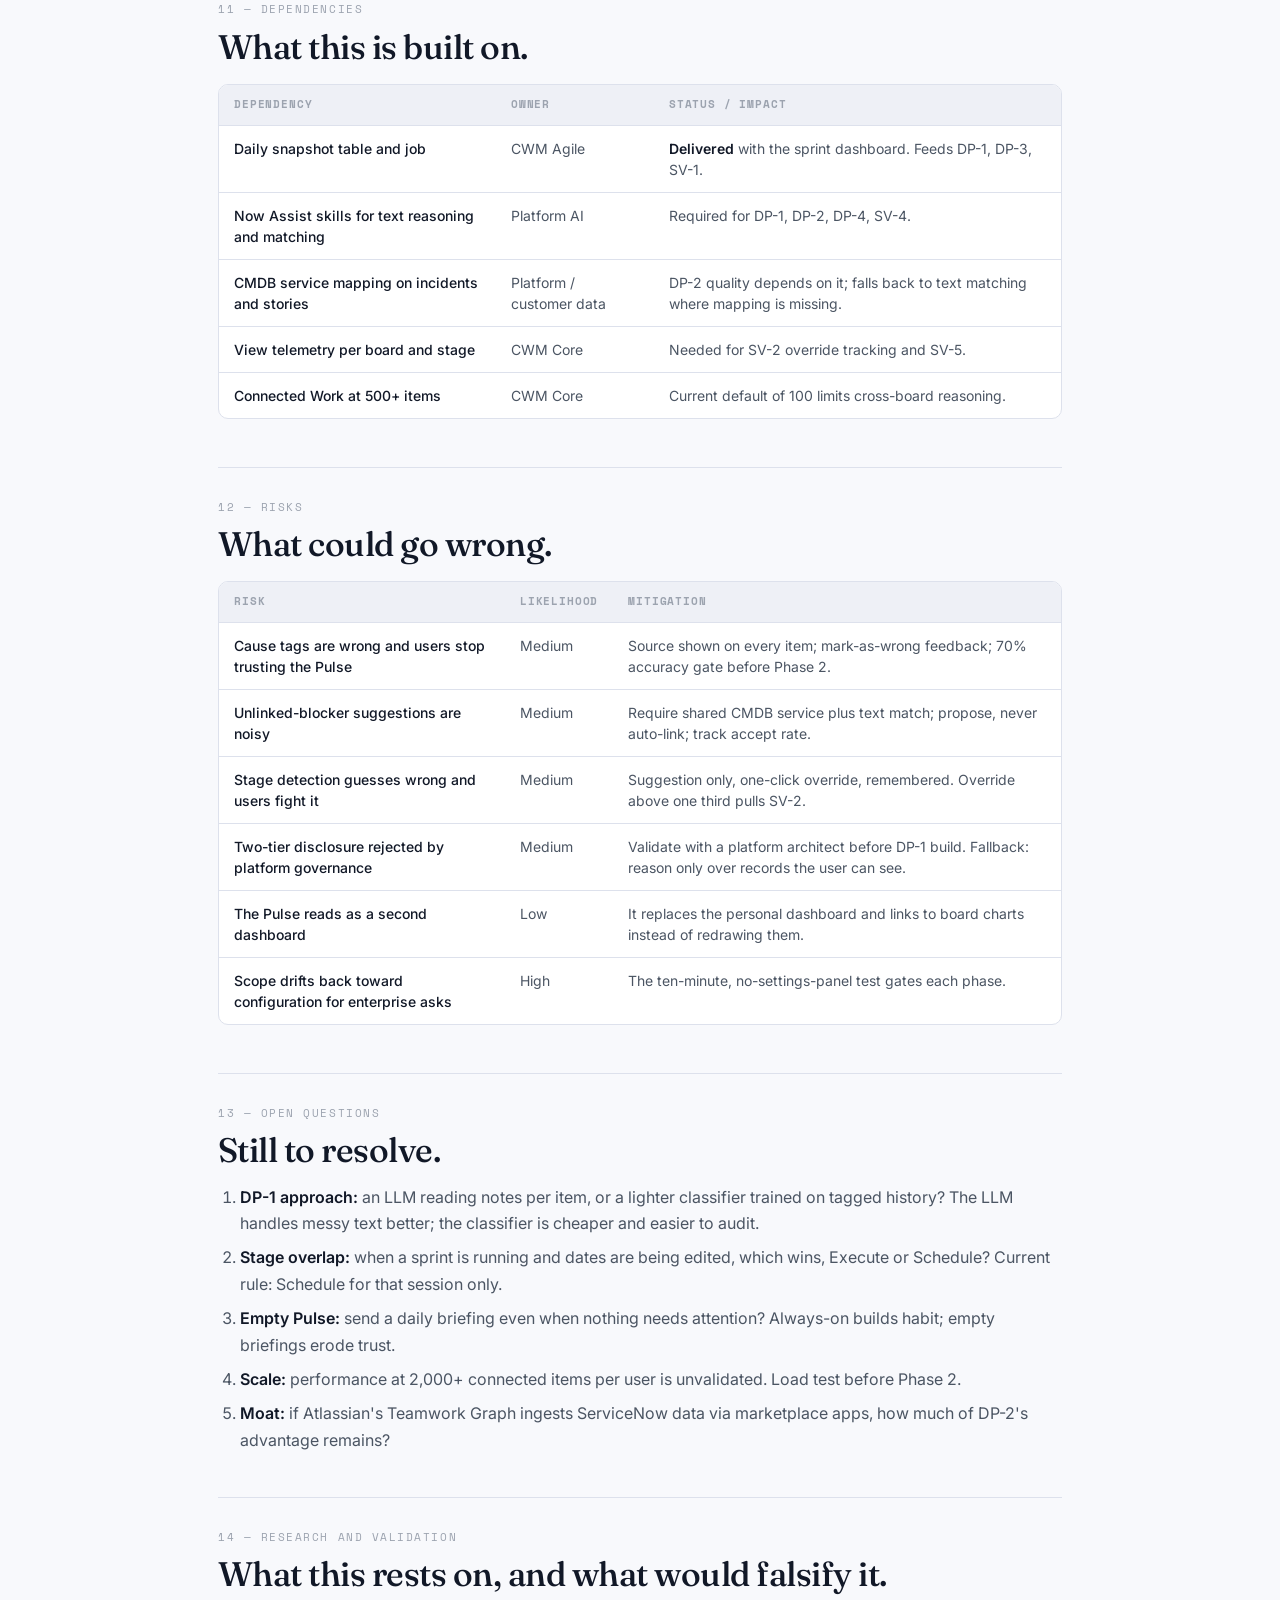
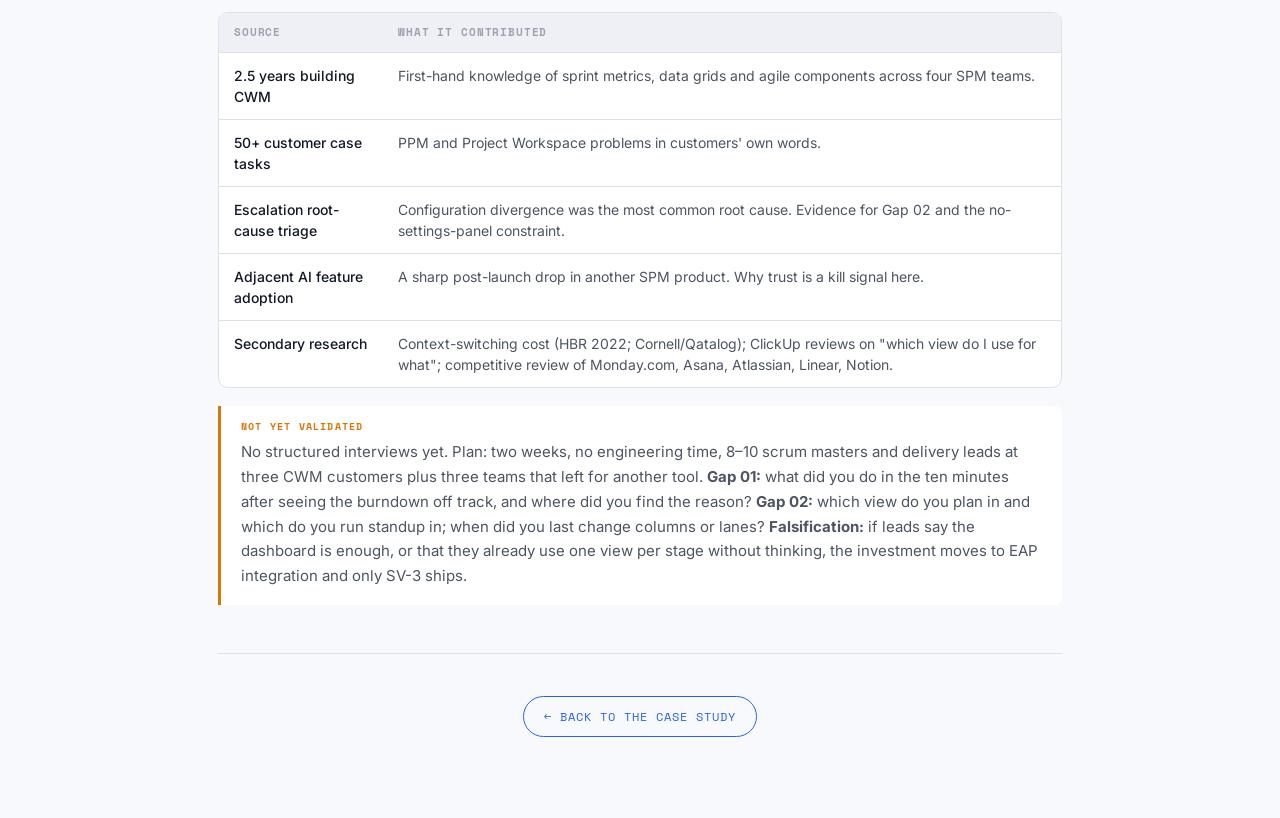
==== commit c4e66eca: "Add files via upload" ====
--- a/case-studies/daily-pulse-prd.html
+++ b/case-studies/daily-pulse-prd.html
@@ -72,6 +72,14 @@
 .endcap a{font-family:var(--mo);font-size:12px;letter-spacing:.08em;text-transform:uppercase;color:var(--ac);text-decoration:none;border:1px solid var(--ac);border-radius:999px;padding:11px 20px}
 .endcap a:hover{background:var(--ac);color:#fff}
 @media(prefers-reduced-motion:reduce){*{scroll-behavior:auto}}
+.tldr{display:grid;grid-template-columns:1fr 1fr;gap:12px;margin:24px 0 6px}
+.tldr div{background:var(--ink2);border:1px solid var(--ln);border-radius:10px;padding:14px 16px;font-size:14.5px;line-height:1.55}
+.tldr b{display:block;font:700 10px/1 var(--mo);letter-spacing:.12em;text-transform:uppercase;color:var(--ac);margin-bottom:8px}
+.tldr div:nth-child(2) b{color:var(--am)}.tldr div:nth-child(3) b{color:var(--em)}.tldr div:nth-child(4) b{color:var(--pr)}
+.gt{font:700 10px/1 var(--mo);letter-spacing:.12em;text-transform:uppercase;padding:3px 8px;border-radius:4px;color:#fff;display:inline-block;vertical-align:middle;margin-right:8px}
+.gt.a{background:var(--ac)}.gt.b{background:var(--am)}
+td.ai{color:var(--mt);font-size:13px}
+@media(max-width:700px){.tldr{grid-template-columns:1fr}}
 </style>
 </head>
 <body>
@@ -84,230 +92,223 @@
     <h1>CWM Daily Pulse</h1>
     <div class="meta">
       <span><b>Author</b> Vipasha Singla</span>
-      <span><b>Updated</b> September 2026</span>
+      <span><b>Updated</b> October 2026</span>
       <span><b>Status</b> Draft</span>
-      <span><b>Version</b> 6.0</span>
+      <span><b>Version</b> 7.0</span>
     </div>
+
+    <div class="tldr">
+      <div><b>Problem</b>The new sprint dashboard says a sprint is slipping, not why. And CWM offers List, Kanban and Gantt without telling users which one their current stage of work needs.</div>
+      <div><b>Solution</b><strong>Daily Pulse</strong> (DP-1 to DP-5) explains, forecasts and offers fixes across modules. <strong>Stage-aware views</strong> (SV-1 to SV-5) detect the stage of work and open the right view, already set up.</div>
+      <div><b>Why CWM</b>It shares a database with the incidents, approvals and plans that cause slips, and already joins Project Workspace, EAP and Connected Work.</div>
+      <div><b>Success</b>North star: % of SPM users whose first app open of the day is CWM. Kill signal: Pulse cause accuracy under 70%.</div>
+    </div>
+
     <p class="tocs">Jump to:
       <a href="#problem">Problem</a> ·
-      <a href="#users">Who it's for</a> ·
+      <a href="#users">Users</a> ·
+      <a href="#goals">Goals</a> ·
       <a href="#solution">Solution</a> ·
-      <a href="#whycwm">Why CWM</a> ·
-      <a href="#scope">Scope</a> ·
+      <a href="#reqs">Requirements</a> ·
+      <a href="#ai">AI principles</a> ·
       <a href="#oos">Not in scope</a> ·
+      <a href="#journey">Journeys</a> ·
+      <a href="#metrics">Metrics</a> ·
       <a href="#nfr">Non-functional</a> ·
-      <a href="#journey">User journey</a> ·
-      <a href="#research">Research</a> ·
-      <a href="#metrics">Metrics</a> ·
       <a href="#deps">Dependencies</a> ·
       <a href="#risks">Risks</a> ·
-      <a href="#oq">Open questions</a>
+      <a href="#oq">Open questions</a> ·
+      <a href="#research">Research</a>
     </p>
-    <div class="call"><span class="lbl">What changed in v6.0</span>Reframed around two gaps instead of three. Configuration is now stated as the larger problem, and its fix runs in two steps: <strong>FR-12 suggests the board setup in Phase 1</strong> (rule-based, no usage history needed) and <strong>FR-9 learns the team's behaviour in Phase 2</strong> and moves the surface with the work. <strong>FR-5 quick capture is cut</strong> — the gap it answered did not survive scrutiny, and a requirement whose problem statement has been withdrawn should not sit in a plan waiting for a justification. It returns only if user research finds the need. IDs remain stable and are not renumbered.</div>
+    <div class="call"><span class="lbl">What changed in v7.0</span>Requirements cut from eleven to <strong>ten, five per gap</strong>, renumbered DP-1–5 (Daily Pulse) and SV-1–5 (Stage-aware Views). Gap 02 is restated: CWM already has List, Kanban and Gantt; the problem is that users aren't told which one fits which stage. Every requirement now states why it needs AI rather than a query. The two-dashboard question is decided: the Pulse <strong>replaces</strong> the personal dashboard. Distribution signals and admin view-usage reporting are cut. The withdrawn "work too small for a board" problem is removed from the problem statement.</div>
   </header>
 
   <!-- PROBLEM -->
   <section id="problem">
     <div class="kick">01 — Problem</div>
-    <h2>The unique advantage is invisible.</h2>
-    <p>CWM sits on the same platform as ITSM, HR, PPM, and EAP — the same database, same identity model, same infrastructure. No external work tool has that access. But CWM doesn't use it.</p>
-    <p>Today, SPM users start every morning by hopping between siloed ServiceNow modules that don't talk to each other:</p>
-    <div class="tw"><table>
-      <thead><tr><th>Where they go</th><th>What they check</th><th>What's missing</th></tr></thead>
-      <tbody>
-        <tr><td>Email / Slack</td><td>Overnight escalations, messages, FYIs</td><td>No priority. No connection to sprint status.</td></tr>
-        <tr><td>EAP</td><td>Sprint board — stories in progress, blocked items</td><td>Doesn't show ITSM incidents or PPM approvals affecting the sprint.</td></tr>
-        <tr><td>ITSM module</td><td>Open incidents assigned to them</td><td>No link to sprint context or team impact.</td></tr>
-        <tr><td>PPM module</td><td>Pending approvals</td><td>No visibility into which tasks are blocked waiting on these approvals.</td></tr>
-        <tr><td>CWM dashboard</td><td>Sprint burndown, scope change, progress by status</td><td>Says the sprint is off track. Not which items moved the line, or what's blocking them outside this board.</td></tr>
-      </tbody>
-    </table></div>
-    <p>All of this data lives in the same platform, the same database. But the user experiences it as five separate apps. The dashboard is a real step forward — it's now the reason a lead knows to start looking. It just can't answer the question that follows.</p>
-    <p>There is a second problem the modules don't explain. Roughly half of what fills a working day is too small for a board: chase the vendor, follow up after standup, read the doc by Thursday. CWM needs a board, a card and a state before it will accept an item, so that work goes to sticky notes, self-DMs and flagged email instead — outside the product entirely.</p>
-    <div class="call"><span class="lbl">The invisible advantage</span>Connected Work can already pull from any ServiceNow table — a structural advantage no outside tool can replicate. But today it shows up as rows in a board column, not as intelligence. The thing that makes CWM different from Asana or Monday.com is the thing CWM doesn't surface.</div>
-    <div class="call cost"><span class="lbl">Cost</span>15+ minutes daily turning "something is off" into "here's what I'm doing about it" — using context the platform already has. Plus a follow-up list that lives on paper.</div>
+    <h2>Two gaps between opening CWM and knowing what to do.</h2>
+    <div class="tw"><table>
+      <thead><tr><th>Gap</th><th>Users see</th><th>Users need</th><th>Why CWM can't answer today</th></tr></thead>
+      <tbody>
+        <tr><td><span class="gt a">01</span>Judgment</td><td>Burndown above the ideal line</td><td>Which items caused it, why, and what to change before standup</td><td>The cause sits in other modules (ITSM, PPM, Project Workspace) and in free text: work notes, comments, incident descriptions</td></tr>
+        <tr><td><span class="gt b">02</span>Guidance</td><td>List, Kanban and Gantt with equal weight, plus a side panel of columns, lanes and grouping</td><td>The view that fits the current stage of work, already set up</td><td>The board knows its data but not the stage the team is in, so the choice and the setup fall to the user every time the stage changes</td></tr>
+      </tbody>
+    </table></div>
+    <div class="call cost"><span class="lbl">Cost</span><strong>Gap 01:</strong> ~15 minutes every morning across four modules to turn "something is off" into a decision. <strong>Gap 02:</strong> the wrong view hides what the stage needs (date conflicts don't show in Kanban, flow doesn't show in List), and each switch means reconfiguring.</div>
+    <div class="call"><span class="lbl">Design constraint on every requirement</span>A team of six gets something useful from a board within ten minutes <strong>without opening the settings panel</strong>.</div>
   </section>
 
   <!-- USERS -->
   <section id="users">
-    <div class="kick">02 — Who this is for</div>
-    <h2>Four personas, one morning question.</h2>
-    <div class="tw"><table>
-      <thead><tr><th>Persona</th><th>Their morning question</th><th>What Daily Pulse tells them</th></tr></thead>
-      <tbody>
-        <tr><td>IC / Developer</td><td>"What should I work on first?"</td><td>"Top 3 today: item A unblocks 2 teammates, item B's dependency resolved at 11pm, item C is 3x over cycle time."</td></tr>
-        <tr><td>Scrum Master</td><td>"Is my sprint healthy?"</td><td>"Sprint at 120% of avg velocity. Descope these 2 items — no downstream dependencies."</td></tr>
-        <tr><td>Program Manager</td><td>"Which team is at risk?"</td><td>"Team B blocked by ITSM incident owned by Team A. Escalate before it cascades to Team C."</td></tr>
-        <tr><td>Knowledge Worker</td><td>"What changed since yesterday?"</td><td>"Contract review approved at 9pm. Marketing brief can now move to design."</td></tr>
+    <div class="kick">02 — Users</div>
+    <h2>Three personas, two questions each.</h2>
+    <div class="tw"><table>
+      <thead><tr><th>Persona</th><th>Gap 01 question</th><th>Gap 02 question</th></tr></thead>
+      <tbody>
+        <tr><td>Scrum master</td><td>"Why is my sprint slipping, and what do I change before standup?"</td><td>"Which view do I plan in, and which do I run standup in?"</td></tr>
+        <tr><td>Program manager</td><td>"Which team is at risk because of something outside its board?"</td><td>"Where do I see dates and dependencies across teams?"</td></tr>
+        <tr><td>Developer</td><td>"What should I work on first, and what changed overnight?"</td><td>"Where is my work, without changing filters?"</td></tr>
+      </tbody>
+    </table></div>
+    <p>Primary persona for v1: <strong>scrum master</strong>. Both gaps hit them daily and they own the sprint outcome.</p>
+  </section>
+
+  <!-- GOALS -->
+  <section id="goals">
+    <div class="kick">03 — Goals and non-goals</div>
+    <h2>What this must do, and what it won't.</h2>
+    <div class="tw"><table>
+      <thead><tr><th>Goals</th><th>Non-goals</th></tr></thead>
+      <tbody>
+        <tr><td style="font-weight:400;color:var(--mt)">Explain why a sprint is off track, with sources, in under 90 seconds</td><td style="color:var(--mt)">Replace the shipped sprint dashboard</td></tr>
+        <tr><td style="font-weight:400;color:var(--mt)">Let users act on each explanation without leaving CWM</td><td style="color:var(--mt)">Take actions on the user's behalf</td></tr>
+        <tr><td style="font-weight:400;color:var(--mt)">Open each board in the view its stage needs, configured</td><td style="color:var(--mt)">Remove or hide the settings panel, or lock any view</td></tr>
+        <tr><td style="font-weight:400;color:var(--mt)">Build the reasoning as reusable Now Assist skills</td><td style="color:var(--mt)">A private AI stack inside CWM</td></tr>
       </tbody>
     </table></div>
   </section>
 
   <!-- SOLUTION -->
   <section id="solution">
-    <div class="kick">03 — Solution</div>
-    <h2>An AI morning briefing that reasons across every system.</h2>
-    <p><strong>Daily Pulse</strong> is an AI-generated morning briefing in CWM's My Space that reasons across every system on the Now Platform. The dashboard answers "how are we tracking." The Pulse answers the three questions that follow it, then lets the user act on the answer without leaving the page:</p>
-    <h3>1. What matters right now</h3>
-    <p>An AI-ranked priority list with cross-system reasoning. Not "your 12 assigned items" but "these 3 matter most — here's why." Item A unblocks 2 people. Item B's dependency resolved overnight. Item C is 3x over cycle time.</p>
-    <h3>2. What changed that affects your plan</h3>
-    <p>An overnight diff across all boards and connected records. Not "15 items moved state" but "the blocking incident was resolved at 11pm — you can pull the API story into sprint before standup." Cross-system cause and effect.</p>
-    <h3>3. What's at risk before it's too late</h3>
-    <p>Predictions, not reports. "Sprint at 120% of average velocity. Team B has an unresolved dependency from Team A. This item stuck 3x normal cycle time." Early warning, not a post-mortem.</p>
-    <h3>4. Then: act where you stand</h3>
-    <p>Each Pulse item carries its actions inline — nudge the owner, move the date, split or reassign, snooze until tomorrow. No navigation, no form. A briefing that only informs sends the user elsewhere to do the work, and they stay there.</p>
-    <p>And the surface itself arrives configured. The side panel that today asks which view, which columns and which lanes should open with those questions already answered for the work in front of the user (FR-12), so the board is useful before anyone has made a single setup decision.</p>
-    <div class="call"><span class="lbl">Two surfaces, one workspace</span>My Space hosts the Daily Pulse — it's why you open CWM (orientation). Team Boards are where work gets done (execution). The sprint dashboard sits inside the Pulse as the answer to "how are we tracking," not as a separate destination. Every insight deep-links to the board and item that needs attention.</div>
-  </section>
-
-  <!-- WHY CWM -->
-  <section id="whycwm">
-    <div class="kick">04 — Why this surface</div>
-    <h2>The platform should own the reasoning. CWM should own the morning.</h2>
-    <p>The hardest objection is internal, not competitive: if reasoning across ITSM, HR, PPM and EAP is valuable, it belongs to a platform-level Now Assist surface every user gets — not to a work-management app with a few thousand monthly users. Half of that is correct.</p>
-    <div class="call"><span class="lbl">Conceded</span>The intelligence should be built as platform capability — Now Assist skills, reusable by any consumer, owned by the platform AI team. This PRD does not propose a private AI stack inside CWM. The question is not who owns the reasoning; it is <strong>where a person receives it and where they act on it.</strong></div>
-    <div class="tw"><table>
-      <thead><tr><th>Reason</th><th>Why it points to CWM</th></tr></thead>
-      <tbody>
-        <tr><td>A briefing needs somewhere to land</td><td>A platform-level briefing can say a sprint is at risk, then deep-link into five apps to act — the fragmentation it was meant to solve. CWM is the only SPM surface already holding boards, docs and tasks, so orientation and execution sit together.</td></tr>
-        <tr><td>CWM already holds the joins</td><td>Integrations with Project Workspace (planned work) and EAP (sprint execution), plus Connected Work for records from any table. The insight comes from the join between planned, committed and ad-hoc work, and those edges already meet here. A new surface would rebuild them.</td></tr>
-        <tr><td>A quality bar you can hit</td><td>Platform-wide means every persona and module on day one, and reasoning accuracy is what kills this product. One audience, one set of joins, one accuracy target — expand after the predictions hold.</td></tr>
-      </tbody>
-    </table></div>
-    <div class="call"><span class="lbl">Information architecture — decided, not open</span>Two dashboards sitting as siblings force the user to choose which is theirs on every visit. <strong>My Work holds the Pulse</strong> — personal, cross-project, judgment. <strong>Board-level measurement moves inside the board</strong> as the answer to "how is this team tracking," and stops being a separate destination. One hierarchy of answers, one place to start.</div>
-
-    <div class="call"><span class="lbl">Access — decided, not open</span>Zero configuration cannot mean bypassing ACLs or entitlements. <strong>Two-tier disclosure:</strong> a Pulse item states the fact and the impact ("blocked by an unresolved incident, sprint ends Thursday"), derived server-side, exposing no record data and requiring no source-table permission. The record and its deep link appear only for users whose existing role and entitlement already permit it; everyone else sees the impact and who to ask. To be validated with a platform architect before FR-1 is built.</div>
-  </section>
-
-  <!-- SCOPE -->
-  <section id="scope">
-    <div class="kick">05 — What's in scope</div>
-    <h2>Eleven requirements, two gaps.</h2>
-
-    <div class="call"><span class="lbl">Design constraint on every requirement — the SMB test</span>If a team of six can't get something useful out of a board within ten minutes <strong>without opening the settings panel</strong>, it isn't done. Configuration here is not admin-gated — it is handed to the end user, who must pick the view, the columns, the kanban lanes, the grouping and the fields before the board is worth anything, and must revisit those choices every time the work changes phase. This constraint rules out any requirement whose first value depends on the user answering that panel, which is why FR-12 inverts it and why role-aware views were cut rather than deferred.</div>
-
-    <h3>Delivered</h3>
-    <div class="tw"><table>
-      <thead><tr><th>Capability</th><th>Detail</th><th>Status</th></tr></thead>
-      <tbody>
-        <tr><td class="idc">D-1</td><td>Sprint snapshot — a daily scheduled job capturing sprint state; the data foundation for every trend and prediction below</td><td><span class="p ps">SHIPPED</span></td></tr>
-        <tr><td class="idc">D-2</td><td>Sprint metrics — burndown against the ideal line, a scope-change view, and progress by status, derived from the snapshot</td><td><span class="p ps">SHIPPED</span></td></tr>
-      </tbody>
-    </table></div>
-    <p>These were the expensive prerequisites and they are in the product. Everything below builds on the time series they create rather than duplicating the view they produce.</p>
-
-    <h3>Phase 1 — Judgment and setup <span style="font-family:var(--mo);font-size:11px;color:var(--mu,#9CA3AF)">· ~1 quarter</span></h3>
-    <div class="tw"><table>
-      <thead><tr><th>ID</th><th>Requirement</th><th>Priority</th></tr></thead>
-      <tbody>
-        <tr><td class="idc">FR-1</td><td>Why the line moved — for any sprint tracking off its ideal line, name the items responsible and the reason each moved (added scope, stalled, or blocked by a connected record). <strong>The load-bearing requirement:</strong> if this is wrong, nothing else in Phase 1 is worth shipping</td><td><span class="p p0">P0</span></td></tr>
-        <tr><td class="idc">FR-2</td><td>Ranked priorities with reasons — ranks the user's items by cross-system signals (due date, blocker status, dependency count, cycle-time deviation) and states why each matters</td><td><span class="p p0">P0</span></td></tr>
-        <tr><td class="idc">FR-3</td><td>Overnight diff — what changed since the user's last session (state, comments, reassignments, due dates) across boards and connected records</td><td><span class="p p0">P0</span></td></tr>
-        <tr><td class="idc">FR-4</td><td>Act in place — inline actions on every Pulse item (nudge owner, move date, split, reassign, snooze) plus a deep link to the record, executed without leaving My Space</td><td><span class="p p0">P0</span></td></tr>
-        <tr><td class="idc">FR-12</td><td>Suggested board setup — invert the configuration side panel from asking to proposing. A new board or sprint arrives with the view, columns and kanban lanes already set for the work about to be done; the panel remains available to change any of it, but answering it is no longer the price of a usable board. Rule-based on work type and sprint state, requiring no usage history</td><td><span class="p p0">P0</span></td></tr>
-      </tbody>
-    </table></div>
-
-    <h3>Phase 2 — Cross-system reasoning <span style="font-family:var(--mo);font-size:11px;color:var(--mu,#9CA3AF)">· ~1–2 quarters</span></h3>
-    <div class="tw"><table>
-      <thead><tr><th>ID</th><th>Requirement</th><th>Priority</th></tr></thead>
-      <tbody>
-        <tr><td class="idc">FR-6</td><td>Cross-system impact alerts — surface when a connected record blocks or unblocks a sprint item (an incident, a pending approval, a Project Workspace plan change, or a cross-board dependency), with the downstream impact chain</td><td><span class="p p0">P0</span></td></tr>
-        <tr><td class="idc">FR-7</td><td>Overload prediction — alert when committed work exceeds the team's historical delivery rate, using the snapshot time series</td><td><span class="p p1">P1</span></td></tr>
-        <tr><td class="idc">FR-8</td><td>Follow-up resurfacing — commitments made from the Pulse (a nudge sent, a date moved, an item snoozed) reappear until closed or explicitly dropped, so nothing depends on the user remembering</td><td><span class="p p1">P1</span></td></tr>
-        <tr><td class="idc">FR-9</td><td>View intent — building on FR-12, learn from the team's actual usage and move the surface with the work: kanban while a sprint runs, list when the sprint is being assigned, card view during backlog grooming, timeline when a plan or quarter is in play, the Pulse otherwise. <strong>Suggested default only</strong> — one-click override, override remembered per user, and override rate instrumented as the health check on the phase model</td><td><span class="p p0">P0</span></td></tr>
-        <tr><td class="idc">FR-10</td><td>Distribution signals — at assignment time, surface how work has been distributed across recent sprints (repetition by item type or component, variety, and sequence given dependencies). <strong>Descriptive only:</strong> team-aggregate, opt-in at team level, visible only to the person accountable for the allocation. No per-person scores, no rankings, no recommended assignees</td><td><span class="p p1">P1</span></td></tr>
-        <tr><td class="idc">FR-11</td><td>View-usage reporting — show admins which views their teams actually open, by phase, over time, including views created and never opened again</td><td><span class="p p1">P1</span></td></tr>
-      </tbody>
-    </table></div>
-
-    <div class="call cost"><span class="lbl">Cut from the plan</span>Role-aware views, semantic search, AI status generation, the stale-item agent and the descope recommendation agent are <strong>removed, not deferred</strong> — each needs either configuration before first value or a level of trust in the reasoning that hasn't been earned, and they return only once FR-1 clears its accuracy bar. <strong>FR-5 quick capture is also cut</strong>, for a different reason: its problem statement was withdrawn in v6.0 and it returns only if user research evidences the need. Cost of what remains: roughly one quarter of CWM Core and Agile capacity, held against broadening Connected Work and net-new board features.</div>
+    <div class="kick">04 — Solution</div>
+    <h2>Two capabilities, one home screen.</h2>
+    <h3><span class="gt a">01</span>Daily Pulse</h3>
+    <p>An AI morning briefing in My Work. It names what moved the sprint and why, finds blockers nobody linked, forecasts the landing, offers fixes, and lets the user act on each item in place.</p>
+    <h3><span class="gt b">02</span>Stage-aware views</h3>
+    <p>Each board is classified into one of four stages, and opens in the view that stage needs:</p>
+    <div class="tw"><table>
+      <thead><tr><th>Stage</th><th>Default view</th><th>Starting signals (day one)</th></tr></thead>
+      <tbody>
+        <tr><td>Plan</td><td>List: estimate, prioritise, assign</td><td>Next sprint not started; items unestimated or unassigned</td></tr>
+        <tr><td>Execute</td><td>Kanban: flow, WIP, what's stuck</td><td>Sprint active</td></tr>
+        <tr><td>Schedule</td><td>Gantt: sequence, dependencies, dates</td><td>Dates or dependencies edited in the last 48 hours, or a plan milestone within 10 days</td></tr>
+        <tr><td>Review</td><td>Board dashboard</td><td>Sprint ends within 2 days, or has ended</td></tr>
+      </tbody>
+    </table></div>
+    <div class="call"><span class="lbl">Where it lives — decided</span><strong>My Work → Daily Pulse.</strong> The Pulse replaces the personal work dashboard; it does not sit beside it. It is the first screen when a user opens CWM. <strong>Board → dashboard.</strong> The shipped sprint dashboard stays inside each board, unchanged, as one team's health view, and opens automatically in the Review stage. The Pulse links to it and never redraws its charts.</div>
+  </section>
+
+  <!-- REQUIREMENTS -->
+  <section id="reqs">
+    <div class="kick">05 — Requirements</div>
+    <h2>Ten requirements, five per gap.</h2>
+    <p><strong>Phase 1</strong> (~1 quarter) explains what already happened, which users can verify. <strong>Phase 2</strong> (~1–2 quarters) predicts and reaches across modules, and is gated on Phase 1 hitting its accuracy bar.</p>
+
+    <h3><span class="gt a">01</span>Daily Pulse</h3>
+    <div class="tw"><table>
+      <thead><tr><th>ID</th><th>Requirement</th><th>Acceptance criteria</th><th>Why AI</th><th>Phase</th></tr></thead>
+      <tbody>
+        <tr><td class="idc">DP-1</td><td><strong>Why the line moved.</strong> Names the items behind the gap and the cause of each.</td><td>For a sprint &gt;10% above ideal, names up to 3 items and tags each: added scope, stalled, blocked, or under-estimated. Quotes and links the source. ≥70% cause accuracy in pilot review.</td><td class="ai">The cause is usually written in a work note or comment, not stored in a field.</td><td><span class="p p0">Ph 1 · P0</span></td></tr>
+        <tr><td class="idc">DP-2</td><td><strong>Unlinked blockers.</strong> Finds records outside the board that block a sprint item but were never linked.</td><td>Proposes a link when an open incident, change or approval shares a CMDB service with a sprint item and their text matches. Shows both records and the reason. Never links without user confirmation.</td><td class="ai">Matching two records by meaning and shared service, not by an explicit reference.</td><td><span class="p p1">Ph 2 · P1</span></td></tr>
+        <tr><td class="idc">DP-3</td><td><strong>Sprint forecast.</strong> A likely landing range for the sprint.</td><td>Daily range (e.g. 31–34 of 38 points) from ≥3 sprints of team snapshot history. Names the 2 items driving the risk. Hidden when history is insufficient.</td><td class="ai">Learned from this team's cycle time by item type, item age and estimate error.</td><td><span class="p p1">Ph 2 · P1</span></td></tr>
+        <tr><td class="idc">DP-4</td><td><strong>Rescue options.</strong> Ways to recover when the forecast falls short.</td><td>Offers 2–3 options. Each states what moves, which items depend on it, and the impact on the plan milestone. Nothing changes until the user picks one.</td><td class="ai">Trading off dependencies, plan dates and the sprint goal, explained in plain language.</td><td><span class="p p1">Ph 2 · P1</span></td></tr>
+        <tr><td class="idc">DP-5</td><td><strong>Overnight brief, with actions.</strong> The changes since last session that affect the user's plan.</td><td>Shows at most 5 of all overnight changes, ranked by plan impact. Each has inline actions: nudge (message drafted), move date, split, reassign, snooze. Nudged or snoozed items resurface until closed.</td><td class="ai">Ranking by impact on this plan, and drafting a nudge with its context.</td><td><span class="p p0">Ph 1 · P0</span></td></tr>
+      </tbody>
+    </table></div>
+
+    <h3><span class="gt b">02</span>Stage-aware views</h3>
+    <div class="tw"><table>
+      <thead><tr><th>ID</th><th>Requirement</th><th>Acceptance criteria</th><th>Why AI</th><th>Phase</th></tr></thead>
+      <tbody>
+        <tr><td class="idc">SV-1</td><td><strong>Stage detection.</strong> Classifies each board as Plan, Execute, Schedule or Review.</td><td>Re-evaluated daily and on sprint events. Uses the day-one signals in §04; after 3 sprints, tunes to the team. Stage and the signals behind it shown on hover.</td><td class="ai">Rules on day one, labelled as such; becomes a per-team classifier once usage builds.</td><td><span class="p p0">Ph 1 · P0</span></td></tr>
+        <tr><td class="idc">SV-2</td><td><strong>Recommended view, with the reason.</strong></td><td>On open, suggests the stage's view with a one-line reason ("14 of 22 stories have no estimate"). One-click override, remembered per user per stage. Override rate logged.</td><td class="ai">Explaining a stage call in terms of the board's own data.</td><td><span class="p p0">Ph 1 · P0</span></td></tr>
+        <tr><td class="idc">SV-3</td><td><strong>Set up for the job.</strong> The suggested view arrives configured.</td><td>Kanban lanes from the team's most-used states; List shows points and owner in Plan; Gantt shows dependencies and critical path in Schedule. Settings panel unchanged and always available.</td><td class="ai">Inferring lanes and columns from how the team actually moves work.</td><td><span class="p p0">Ph 1 · P0</span></td></tr>
+        <tr><td class="idc">SV-4</td><td><strong>Describe it, don't configure it.</strong> A sentence becomes a view or a starter board.</td><td>Produces a filtered, grouped, sorted view, or a new board with stages and a first view. Shows the settings it applied before saving. Respects ACLs.</td><td class="ai">Natural language to view configuration.</td><td><span class="p p1">Ph 2 · P1</span></td></tr>
+        <tr><td class="idc">SV-5</td><td><strong>Team playbook.</strong> Team-level view defaults per stage.</td><td>After ≥3 sprints, proposes the view most team members keep for each stage. Applies only when the team lead approves. New members inherit it.</td><td class="ai">Learning the team's pattern from individual choices.</td><td><span class="p p1">Ph 2 · P1</span></td></tr>
+      </tbody>
+    </table></div>
+    <p style="font-size:13px;color:var(--md)">Phase column reads phase · priority. If capacity allows only one requirement, it is <strong>DP-1</strong>: it is the claim users can check, and nothing else in the Pulse is believed if it is wrong.</p>
+  </section>
+
+  <!-- AI PRINCIPLES -->
+  <section id="ai">
+    <div class="kick">06 — AI principles</div>
+    <h2>Rules every requirement follows.</h2>
+    <div class="tw"><table>
+      <thead><tr><th>Principle</th><th>In practice</th></tr></thead>
+      <tbody>
+        <tr><td>If a query can do it, it isn't AI</td><td>Counts, filters and averages stay deterministic. AI is used only to read text, match by meaning, learn from history, or explain trade-offs.</td></tr>
+        <tr><td>Every claim shows its source</td><td>Each Pulse item links the note, record or history it came from. Users can mark it wrong.</td></tr>
+        <tr><td>Suggest, never act alone</td><td>No status change, link, reassignment or view lock happens without a user's click.</td></tr>
+        <tr><td>Respect existing access</td><td>Two tiers. Everyone sees the impact ("blocked by an open incident, sprint ends Thursday"), derived server-side with no record data. The record and link show only to roles that already have access.</td></tr>
+        <tr><td>Fall back honestly</td><td>If DP-1 cause accuracy drops below 70%, the Pulse shows the dashboard chart and says it can't explain this sprint yet.</td></tr>
+      </tbody>
+    </table></div>
   </section>
 
   <!-- OUT OF SCOPE -->
   <section id="oos">
-    <div class="kick">06 — What's NOT in scope</div>
-    <h2>Deliberately deferred.</h2>
-    <div class="tw"><table>
-      <thead><tr><th>Item</th><th>Why not now</th></tr></thead>
-      <tbody>
-        <tr><td>Customizable Pulse layout / widget rearrangement</td><td>Users can't configure which insights appear or reorder the briefing. Ship the default experience first, validate what users engage with, then add personalization based on usage data.</td></tr>
-        <tr><td>Historical Pulse archive ("what did my briefing say last Tuesday?")</td><td>Useful for retrospectives, but adds storage complexity. Defer until the daily-usage habit is established.</td></tr>
-        <tr><td>Team-level Pulse (aggregated briefing for a manager across reports)</td><td>High value for PMs and directors, but requires role-hierarchy resolution and cross-board aggregation at scale. A Phase 2 dependency — build the individual Pulse first.</td></tr>
-        <tr><td>Slack / Teams delivery of the Pulse</td><td>Users will want the briefing in their messaging tool, not just inside CWM. Defer until the in-app experience proves value — pushing to Slack before the content is trusted risks low engagement and a hard-to-recover first impression.</td></tr>
-        <tr><td>Natural-language "ask the Pulse" (conversational sprint queries)</td><td>Compelling but expensive — requires real-time LLM inference per query. Ship the pre-computed daily briefing first; frequent ad-hoc questions would validate the investment.</td></tr>
-        <tr><td>Custom alert thresholds (e.g. alert only above 130%, not 110%)</td><td>Configurability adds complexity before we know what thresholds work. Ship with sensible defaults, learn from accept/dismiss patterns, then open configuration.</td></tr>
+    <div class="kick">07 — Not in scope</div>
+    <h2>Cut, and deferred.</h2>
+    <div class="tw"><table>
+      <thead><tr><th>Item</th><th>Status</th><th>Why</th></tr></thead>
+      <tbody>
+        <tr><td>Assignment fairness / distribution signals</td><td><span class="p p0">CUT</span></td><td>HR-adjacent governance risk on a platform that also runs HR. Not core to either gap.</td></tr>
+        <tr><td>Admin view-usage reporting</td><td><span class="p p0">CUT</span></td><td>Helps admins, not the user in the moment. SV-5 uses the same data for the user.</td></tr>
+        <tr><td>Role-aware views, AI status reports, autonomous agents</td><td><span class="p p0">CUT</span></td><td>Need setup before first value, or a level of trust not yet earned.</td></tr>
+        <tr><td>Slack / Teams delivery of the Pulse</td><td><span class="p p1">LATER</span></td><td>Prove the content in-app first; a weak first impression in chat is hard to recover.</td></tr>
+        <tr><td>Conversational "ask the Pulse"</td><td><span class="p p1">LATER</span></td><td>Per-query inference cost. Ship the pre-computed briefing; SV-4 tests natural-language demand on views first.</td></tr>
+        <tr><td>Team-level Pulse for managers</td><td><span class="p p1">LATER</span></td><td>Needs role-hierarchy resolution at scale. Individual Pulse first.</td></tr>
+      </tbody>
+    </table></div>
+  </section>
+
+  <!-- JOURNEY -->
+  <section id="journey">
+    <div class="kick">08 — User journeys</div>
+    <h2>A scrum master's Tuesday.</h2>
+    <h3><span class="gt a">01</span>9:40, before standup</h3>
+    <div class="tw"><table>
+      <thead><tr><th>Step</th><th>What happens</th><th>Time</th></tr></thead>
+      <tbody>
+        <tr><td>1</td><td>Opens CWM. My Work shows the Pulse: "Three items put you 6 points above the line."</td><td class="idc">0s</td></tr>
+        <tr><td>2</td><td>Reads item 1: "API migration blocked. Vendor credentials expired Monday; vendor ticket has no owner." Source link to the work note.</td><td class="idc">15s</td></tr>
+        <tr><td>3</td><td>Taps <em>Nudge owner</em>; edits the drafted message and sends.</td><td class="idc">40s</td></tr>
+        <tr><td>4</td><td>Assigns a reviewer to item 3 inline; snoozes item 2 to after standup.</td><td class="idc">70s</td></tr>
+        <tr><td>5</td><td>Joins standup knowing the cause and with actions taken. No other module opened.</td><td class="idc">90s</td></tr>
+      </tbody>
+    </table></div>
+    <h3><span class="gt b">02</span>14:00, sprint planning</h3>
+    <div class="tw"><table>
+      <thead><tr><th>Step</th><th>What happens</th><th>Time</th></tr></thead>
+      <tbody>
+        <tr><td>1</td><td>Opens the board. SV-1 detects Plan; SV-2 opens List: "14 of 22 stories have no estimate."</td><td class="idc">0s</td></tr>
+        <tr><td>2</td><td>Points and owner columns are already on (SV-3). She estimates and assigns.</td><td class="idc">—</td></tr>
+        <tr><td>3</td><td>She edits a release date. Stage moves to Schedule; CWM suggests Gantt with dependencies on.</td><td class="idc">—</td></tr>
+        <tr><td>4</td><td>Settings panel never opened.</td><td class="idc">—</td></tr>
+      </tbody>
+    </table></div>
+  </section>
+
+  <!-- METRICS -->
+  <section id="metrics">
+    <div class="kick">09 — Success metrics</div>
+    <h2>North star: % of SPM users whose first app open of the day is CWM.</h2>
+    <div class="tw"><table>
+      <thead><tr><th>Type</th><th>Metric</th><th>Target</th></tr></thead>
+      <tbody>
+        <tr><td>Gap 01 · success</td><td>Open to first action on a Pulse item</td><td>&lt; 90 seconds (today ~15 minutes)</td></tr>
+        <tr><td>Gap 02 · success</td><td>Sessions where the recommended view is kept</td><td>&gt; 65%. Override above one third means the stage model is wrong; SV-2 is pulled and SV-3 ships alone</td></tr>
+        <tr><td>Kill signal · trust</td><td>Pulse items marked wrong; DP-1 cause accuracy</td><td>&lt; 10% marked wrong; accuracy &gt; 70%. Below that, fall back to the chart</td></tr>
+        <tr><td>Kill signal · loop</td><td>Pulse items acted on inside CWM</td><td>&gt; 35%. Lower means we built a newsletter</td></tr>
       </tbody>
     </table></div>
   </section>
 
   <!-- NFR -->
   <section id="nfr">
-    <div class="kick">07 — Non-functional requirements</div>
+    <div class="kick">10 — Non-functional requirements</div>
     <h2>Targets.</h2>
     <div class="tw"><table>
       <thead><tr><th>Requirement</th><th>Target</th></tr></thead>
       <tbody>
-        <tr><td>Daily Pulse load time</td><td>&lt; 3 seconds on first open</td></tr>
-        <tr><td>Overnight diff computation</td><td>Complete within 30 minutes for all active users</td></tr>
-        <tr><td>AI ranking latency</td><td>&lt; 5 seconds for up to 50 items</td></tr>
-        <tr><td>Snapshot storage</td><td>12 months retention per sprint</td></tr>
+        <tr><td>Pulse load time</td><td>&lt; 3 seconds; briefing pre-computed overnight</td></tr>
+        <tr><td>Overnight computation</td><td>Complete within 30 minutes for all active users</td></tr>
+        <tr><td>View suggestion latency</td><td>No added delay on board open; stage cached and refreshed on events</td></tr>
+        <tr><td>Snapshot retention</td><td>12 months per sprint</td></tr>
         <tr><td>Connected Work scale</td><td>Up to 500 connected items per board</td></tr>
-        <tr><td>Multi-LLM support</td><td>Now LLM, Azure OpenAI, Amazon Bedrock, GCP Vertex</td></tr>
-        <tr><td>Feature gating</td><td>Three levels: plugin active → skill enabled → user role assigned</td></tr>
-      </tbody>
-    </table></div>
-  </section>
-
-  <!-- JOURNEY -->
-  <section id="journey">
-    <div class="kick">08 — User journey</div>
-    <h2>Scrum master, Tuesday morning.</h2>
-    <div class="tw"><table>
-      <thead><tr><th>Step</th><th>What happens</th><th>Time</th></tr></thead>
-      <tbody>
-        <tr><td>1</td><td>Open CWM → My Space loads with Daily Pulse</td><td class="idc">0s</td></tr>
-        <tr><td>2</td><td>See briefing: "3 items need attention. Sprint at 110% capacity. 1 blocker overnight."</td><td class="idc">5s</td></tr>
-        <tr><td>3</td><td>Read top insight: "API migration at risk — ITSM incident #4021 unresolved, sprint ends Thursday."</td><td class="idc">15s</td></tr>
-        <tr><td>4</td><td>Tap insight → board opens with that story highlighted, incident link inline</td><td class="idc">20s</td></tr>
-        <tr><td>5</td><td>Reassign to on-call engineer inline. Add comment. Flag for standup.</td><td class="idc">60s</td></tr>
-        <tr><td>6</td><td>Snooze a second item to tomorrow, nudge the owner of a third — both without leaving the Pulse.</td><td class="idc">80s</td></tr>
-        <tr><td>7</td><td>Done. Cross-system risk identified and resolved — without opening email, Slack, or ITSM separately.</td><td class="idc">90s</td></tr>
-      </tbody>
-    </table></div>
-    <div class="call cost"><span class="lbl">Today</span>With the dashboard, she learns the sprint is slipping in 5 seconds. Finding out why, and doing something about it, still takes 15+ minutes across 4 modules.</div>
-  </section>
-
-  <!-- RESEARCH -->
-  <section id="research">
-    <div class="kick">09 — Research and validation</div>
-    <h2>What this rests on, and what would falsify it.</h2>
-    <div class="tw"><table>
-      <thead><tr><th>Source</th><th>What it contributed</th></tr></thead>
-      <tbody>
-        <tr><td>2.5 years building CWM</td><td>Five core UI surfaces across four SPM teams, including sprint metrics and agile components.</td></tr>
-        <tr><td>50+ customer case tasks</td><td>PPM and Project Workspace domain — customer problems in their own words, in writing.</td></tr>
-        <tr><td>Escalation root-cause triage</td><td>Around a quarter traced to product behaviour diverging from user expectation rather than misconfiguration. Configuration divergence was the most common root cause — and because CWM's configuration is self-serve rather than admin-gated, that divergence is being produced by end users answering a settings panel they have no basis to answer. This is the evidence behind the zero-config constraint.</td></tr>
-        <tr><td>Adoption data, adjacent AI feature</td><td>A sharp post-launch drop in another SPM product. Shipping an AI surface and having it used are different problems — the reason trust and accuracy are treated here as kill criteria rather than polish.</td></tr>
-        <tr><td>Secondary research</td><td>Context-switching cost (HBR 2022; Cornell/Qatalog) and competitive review across Monday.com, Asana, Atlassian, Linear, Notion.</td></tr>
-        <tr><td>A hypothesis this research withdrew</td><td>An earlier draft claimed that roughly half of a working day is too small for a board and therefore lives outside the product. No source supported it and it assumed a product limitation not verified against CWM. It was removed rather than defended, and the quick-capture requirement went with it.</td></tr>
-        <tr><td>Market evidence on views and configuration</td><td>Published ClickUp reviews documenting default views that go unopened and the "which view do I use for what" problem; Jira documentation confirming board view settings apply per user; Atlassian and Asana admin analytics reporting accounts and activity but never view-level usage; analyses of Linear's opinionated defaults, including a fifty-engineer team onboarding in an afternoon versus two to four weeks of Jira admin setup. Asana already auto-suggests assignees from workload and skill tags — capacity matching, not distribution fairness.</td></tr>
-      </tbody>
-    </table></div>
-    <div class="call cost"><span class="lbl">Not yet validated</span>No structured interviews with delivery leads have been run. Before committing engineering: two weeks, no engineering time, 8–10 scrum masters and delivery leads across three customers already running sprints in CWM plus three teams that left for an external tool. Questions: what did you open first this morning and why; what did you do in the ten minutes after seeing the burndown off track; where do your untracked follow-ups live; when did you last configure something in CWM and who did it; what would make you stop paying for the other tool. Three more on the workspace: ask each lead to predict their most-used view before being shown the telemetry; ask which of the two dashboards they consider theirs; ask how they actually decide who gets which story today. <strong>Falsification:</strong> if leads say the dashboard is sufficient, or that they would rather act on the sprint inside EAP, the judgment layer is the wrong bet and the investment belongs in the Project Workspace and EAP integrations instead.</div>
-  </section>
-
-  <!-- METRICS -->
-  <section id="metrics">
-    <div class="kick">10 — Success metrics</div>
-    <h2>North star: % of SPM users whose first app open of the day is CWM.</h2>
-    <div class="tw"><table>
-      <thead><tr><th>Category</th><th>Metric</th><th>Target</th></tr></thead>
-      <tbody>
-        <tr><td>Orientation</td><td>Open to first action on a Pulse item</td><td>&lt; 90 seconds — the instrumentable proxy for "I know what to change"</td></tr>
-        <tr><td>Activation</td><td>Zero-config value</td><td>&gt; 60% of Pulse items visible to a brand-new team before any configuration</td></tr>
-        <tr><td>Counter-metric</td><td>Dismiss / mute rate, with prediction accuracy</td><td>&lt; 10% dismissed, accuracy &gt; 70%. The kill signal — below the accuracy bar, ship the chart and stop claiming judgment.</td></tr>
-        <tr><td>Counter-metric</td><td>Loop completion</td><td>&gt; 35% of Pulse items acted on inside CWM rather than somewhere else. A low value means we built a newsletter.</td></tr>
+        <tr><td>LLM support</td><td>Now LLM, Azure OpenAI, Amazon Bedrock, GCP Vertex</td></tr>
+        <tr><td>Feature gating</td><td>Plugin active → skill enabled → user role assigned</td></tr>
       </tbody>
     </table></div>
   </section>
@@ -317,11 +318,13 @@
     <div class="kick">11 — Dependencies</div>
     <h2>What this is built on.</h2>
     <div class="tw"><table>
-      <thead><tr><th>Dependency</th><th>Owner</th><th>Impact if delayed</th></tr></thead>
-      <tbody>
-        <tr><td>Now Assist event-triggered skill support</td><td>Platform AI team</td><td>Not on the critical path — the autonomous agents that needed it are cut from this plan. Relevant again only if they return.</td></tr>
-        <tr><td>Time-series snapshot table + scheduled job</td><td>CWM Agile plugin team</td><td><strong>Delivered</strong> — shipped with the sprint dashboard. This was the critical-path dependency for every trend and prediction requirement, and it is no longer a risk.</td></tr>
-        <tr><td>Connected Work performance at 500+ items</td><td>CWM Core team</td><td>Blocks enterprise adoption. The current default of 100 is too restrictive for cross-board aggregation.</td></tr>
+      <thead><tr><th>Dependency</th><th>Owner</th><th>Status / impact</th></tr></thead>
+      <tbody>
+        <tr><td>Daily snapshot table and job</td><td>CWM Agile</td><td><strong>Delivered</strong> with the sprint dashboard. Feeds DP-1, DP-3, SV-1.</td></tr>
+        <tr><td>Now Assist skills for text reasoning and matching</td><td>Platform AI</td><td>Required for DP-1, DP-2, DP-4, SV-4.</td></tr>
+        <tr><td>CMDB service mapping on incidents and stories</td><td>Platform / customer data</td><td>DP-2 quality depends on it; falls back to text matching where mapping is missing.</td></tr>
+        <tr><td>View telemetry per board and stage</td><td>CWM Core</td><td>Needed for SV-2 override tracking and SV-5.</td></tr>
+        <tr><td>Connected Work at 500+ items</td><td>CWM Core</td><td>Current default of 100 limits cross-board reasoning.</td></tr>
       </tbody>
     </table></div>
   </section>
@@ -333,17 +336,13 @@
     <div class="tw"><table>
       <thead><tr><th>Risk</th><th>Likelihood</th><th>Mitigation</th></tr></thead>
       <tbody>
-        <tr><td>AI ranking quality is poor — users ignore the Pulse</td><td>Medium</td><td>Ship with an accept/dismiss feedback loop. Measure accept rate weekly. Iterate before scaling.</td></tr>
-        <tr><td>Cross-system reasoning produces false positives (alert fatigue)</td><td>Medium</td><td>Start with high-confidence signals only (blocked, overdue). Expand gradually based on accuracy.</td></tr>
-        <tr><td>SPM users don't see a reason to open CWM over module-hopping</td><td>High</td><td>The daily push notification creates the entry point. The Pulse shows cross-system value no individual module provides.</td></tr>
-        <tr><td>Engineering capacity split across 3 plugins</td><td>Medium</td><td>P1 focuses on CWM Core + Agile. AI skills follow once the foundation is stable.</td></tr>
-        <tr><td>Proposed setup is wrong often enough that users distrust it and open the panel anyway</td><td>Medium</td><td>FR-12 is rule-based on work type and sprint state, which is a narrow and testable space. Accept rate is the metric; below roughly two thirds the rules are wrong and should be simplified rather than extended. The panel is never removed, so the downside is a wasted click, not a blocked user.</td></tr>
-        <tr><td>View intent guesses wrong and users fight it every morning</td><td>Medium</td><td>Suggestion only, one-click override, override remembered. Override rate above one third means the phase model is wrong and FR-9 is pulled. Failure here is cheap and reversible — a wrong view costs a click, unlike a wrong risk prediction, which costs trust.</td></tr>
-        <tr><td>Distribution signals are read as performance data about individuals</td><td>High</td><td>Team-aggregate by default, opt-in at team level, no per-person scores or rankings, no recommended assignees. Reviewed with HR and responsible-AI stakeholders before build, since the platform also runs HR. If it cannot ship descriptively, it does not ship.</td></tr>
-        <tr><td>Two-tier disclosure is rejected by platform governance</td><td>Medium</td><td>Validate with a platform architect before FR-1 is built. Fallback: restrict Phase 1 reasoning to records the user can already see, accept a smaller zero-config surface, and report it honestly against the 60% target.</td></tr>
-        <tr><td>Requirements drift back toward configuration to satisfy enterprise asks</td><td>High</td><td>The SMB test gates each phase. Anything needing setup before first value ships as an optional refinement on a zero-config default, never as the default.</td></tr>
-        <tr><td>The Pulse reads as a second dashboard, confusing users about where to look</td><td>Medium</td><td>The dashboard is embedded in the Pulse as the "how are we tracking" answer rather than shipped as a rival surface. One destination, one hierarchy of answers.</td></tr>
-                      </tbody>
+        <tr><td>Cause tags are wrong and users stop trusting the Pulse</td><td>Medium</td><td>Source shown on every item; mark-as-wrong feedback; 70% accuracy gate before Phase 2.</td></tr>
+        <tr><td>Unlinked-blocker suggestions are noisy</td><td>Medium</td><td>Require shared CMDB service plus text match; propose, never auto-link; track accept rate.</td></tr>
+        <tr><td>Stage detection guesses wrong and users fight it</td><td>Medium</td><td>Suggestion only, one-click override, remembered. Override above one third pulls SV-2.</td></tr>
+        <tr><td>Two-tier disclosure rejected by platform governance</td><td>Medium</td><td>Validate with a platform architect before DP-1 build. Fallback: reason only over records the user can see.</td></tr>
+        <tr><td>The Pulse reads as a second dashboard</td><td>Low</td><td>It replaces the personal dashboard and links to board charts instead of redrawing them.</td></tr>
+        <tr><td>Scope drifts back toward configuration for enterprise asks</td><td>High</td><td>The ten-minute, no-settings-panel test gates each phase.</td></tr>
+      </tbody>
     </table></div>
   </section>
 
@@ -352,13 +351,29 @@
     <div class="kick">13 — Open questions</div>
     <h2>Still to resolve.</h2>
     <ol>
-      <li><strong>Ranking approach:</strong> weighted formula (due date × blocker × dependencies × cycle time) or LLM reasoning over full context? A formula is predictable and fast; an LLM is more nuanced but slower and harder to debug.</li>
-      <li><strong>Push notification threshold:</strong> send daily regardless, or only when there are actionable insights? Always-send builds the habit, but empty Pulses erode trust.</li>
-      <li><strong>Scale testing:</strong> the Pulse aggregates across boards. At 2000+ connected items per user, performance is unvalidated. Needs load testing before Phase 2.</li>
-      <li><strong>Suggestion granularity:</strong> should FR-12 propose a setup per board, or per team once and then apply it everywhere? Per board is more accurate and more repetitive; per team is one decision but wrong for any team running mixed work.</li>
-      <li><strong>Dashboard placement:</strong> should the shipped dashboard be embedded inside the Pulse, linked from it, or left standalone? Embedding makes the Pulse the single destination but risks a crowded first screen and rework on a surface that just shipped.</li>
-      <li><strong>Competitive moat:</strong> if Atlassian extends its Teamwork Graph to include ServiceNow data via marketplace integrations, the cross-system advantage weakens. Should CWM invest in platform-exclusive data sources (CMDB, financial plans, resource allocations) to maintain differentiation?</li>
+      <li><strong>DP-1 approach:</strong> an LLM reading notes per item, or a lighter classifier trained on tagged history? The LLM handles messy text better; the classifier is cheaper and easier to audit.</li>
+      <li><strong>Stage overlap:</strong> when a sprint is running and dates are being edited, which wins, Execute or Schedule? Current rule: Schedule for that session only.</li>
+      <li><strong>Empty Pulse:</strong> send a daily briefing even when nothing needs attention? Always-on builds habit; empty briefings erode trust.</li>
+      <li><strong>Scale:</strong> performance at 2,000+ connected items per user is unvalidated. Load test before Phase 2.</li>
+      <li><strong>Moat:</strong> if Atlassian's Teamwork Graph ingests ServiceNow data via marketplace apps, how much of DP-2's advantage remains?</li>
     </ol>
+  </section>
+
+  <!-- RESEARCH -->
+  <section id="research">
+    <div class="kick">14 — Research and validation</div>
+    <h2>What this rests on, and what would falsify it.</h2>
+    <div class="tw"><table>
+      <thead><tr><th>Source</th><th>What it contributed</th></tr></thead>
+      <tbody>
+        <tr><td>2.5 years building CWM</td><td>First-hand knowledge of sprint metrics, data grids and agile components across four SPM teams.</td></tr>
+        <tr><td>50+ customer case tasks</td><td>PPM and Project Workspace problems in customers' own words.</td></tr>
+        <tr><td>Escalation root-cause triage</td><td>Configuration divergence was the most common root cause. Evidence for Gap 02 and the no-settings-panel constraint.</td></tr>
+        <tr><td>Adjacent AI feature adoption</td><td>A sharp post-launch drop in another SPM product. Why trust is a kill signal here.</td></tr>
+        <tr><td>Secondary research</td><td>Context-switching cost (HBR 2022; Cornell/Qatalog); ClickUp reviews on "which view do I use for what"; competitive review of Monday.com, Asana, Atlassian, Linear, Notion.</td></tr>
+      </tbody>
+    </table></div>
+    <div class="call cost"><span class="lbl">Not yet validated</span>No structured interviews yet. Plan: two weeks, no engineering time, 8–10 scrum masters and delivery leads at three CWM customers plus three teams that left for another tool. <strong>Gap 01:</strong> what did you do in the ten minutes after seeing the burndown off track, and where did you find the reason? <strong>Gap 02:</strong> which view do you plan in and which do you run standup in; when did you last change columns or lanes? <strong>Falsification:</strong> if leads say the dashboard is enough, or that they already use one view per stage without thinking, the investment moves to EAP integration and only SV-3 ships.</div>
   </section>
 
   <div class="endcap"><a href="daily-pulse.html">← Back to the case study</a></div>
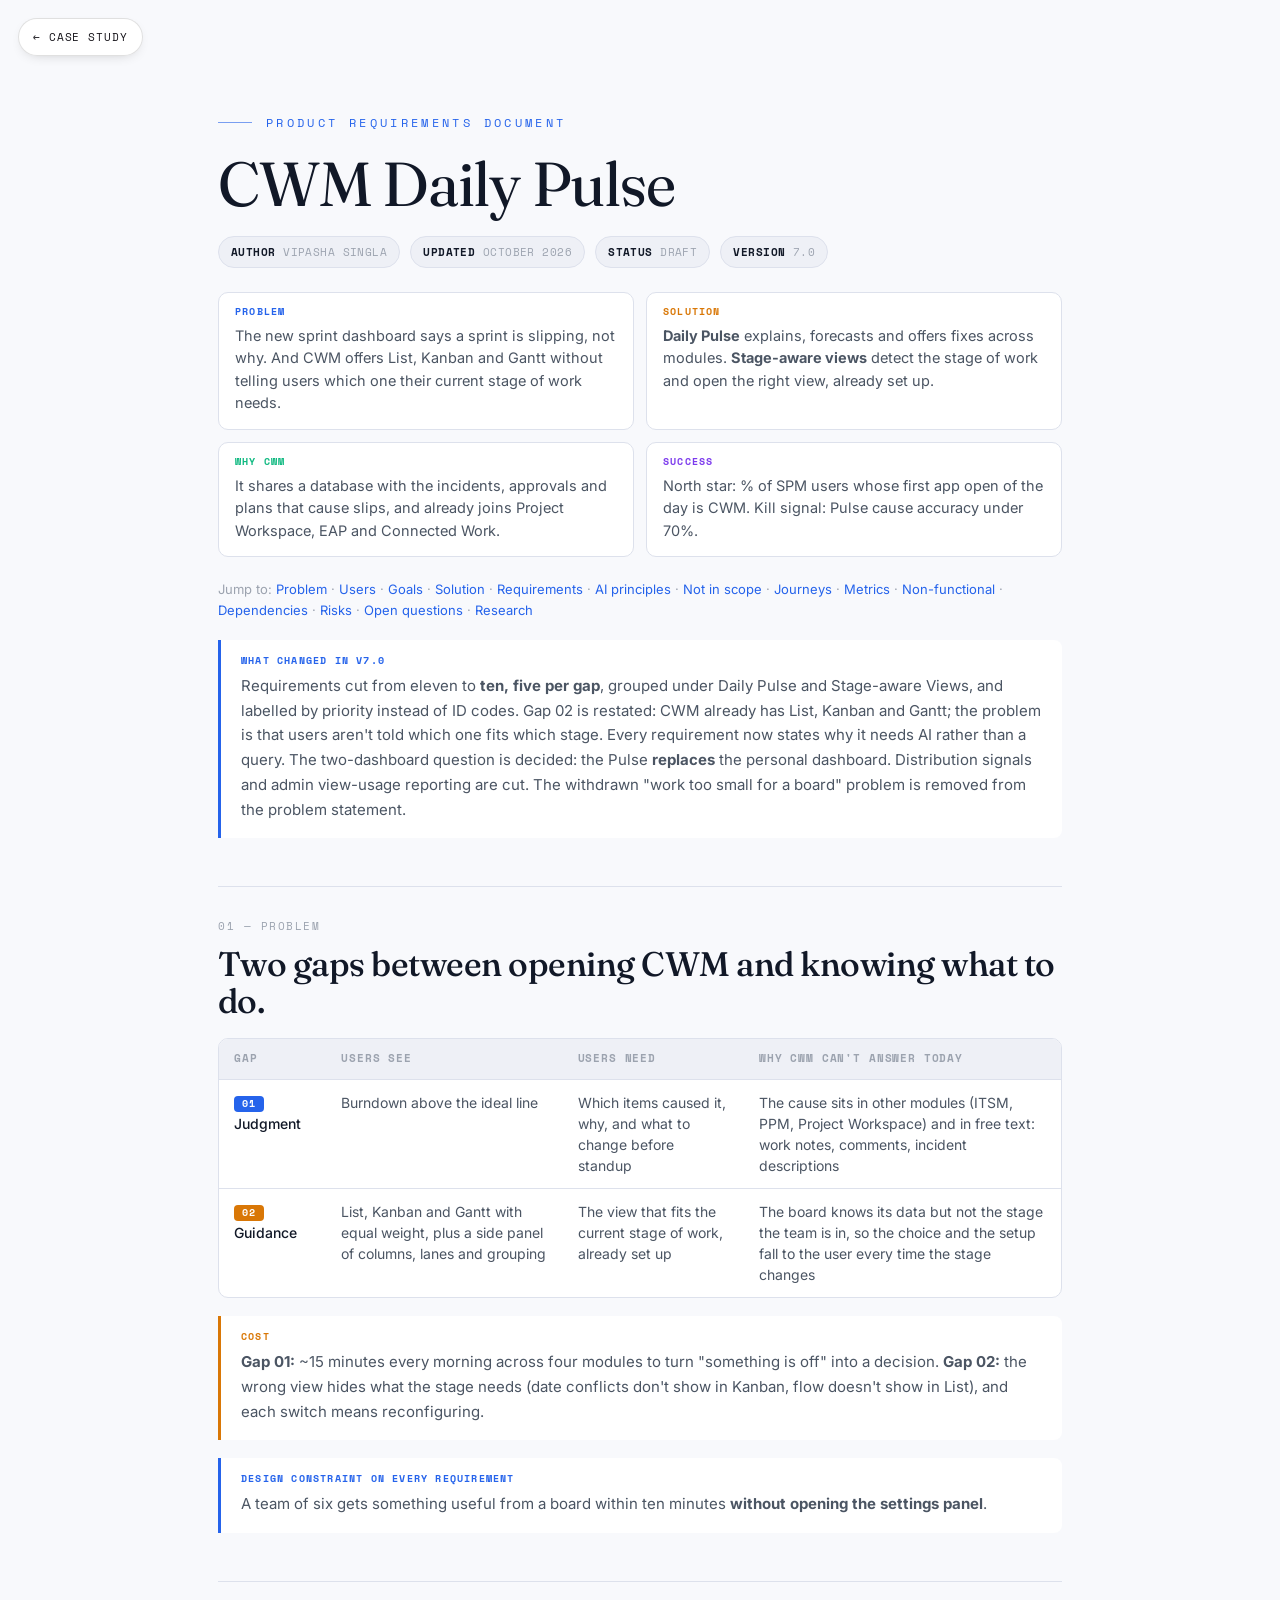
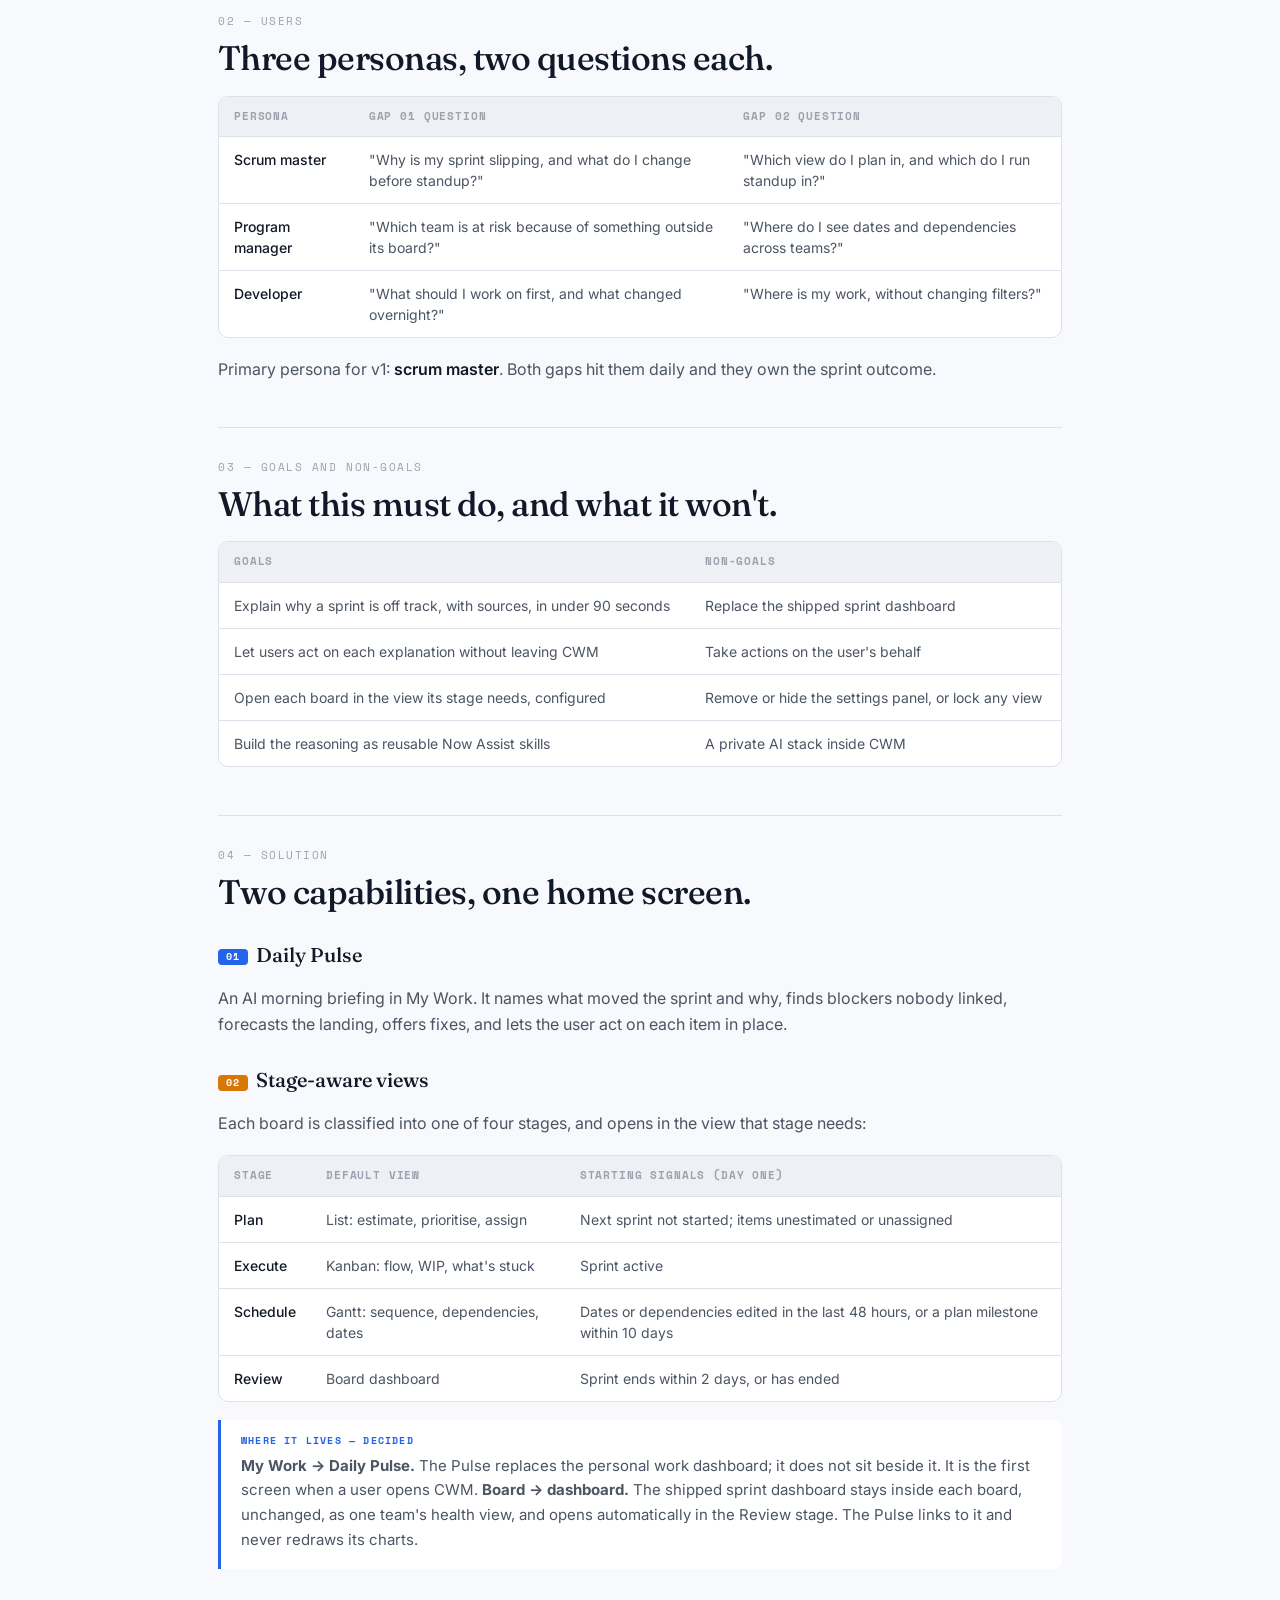
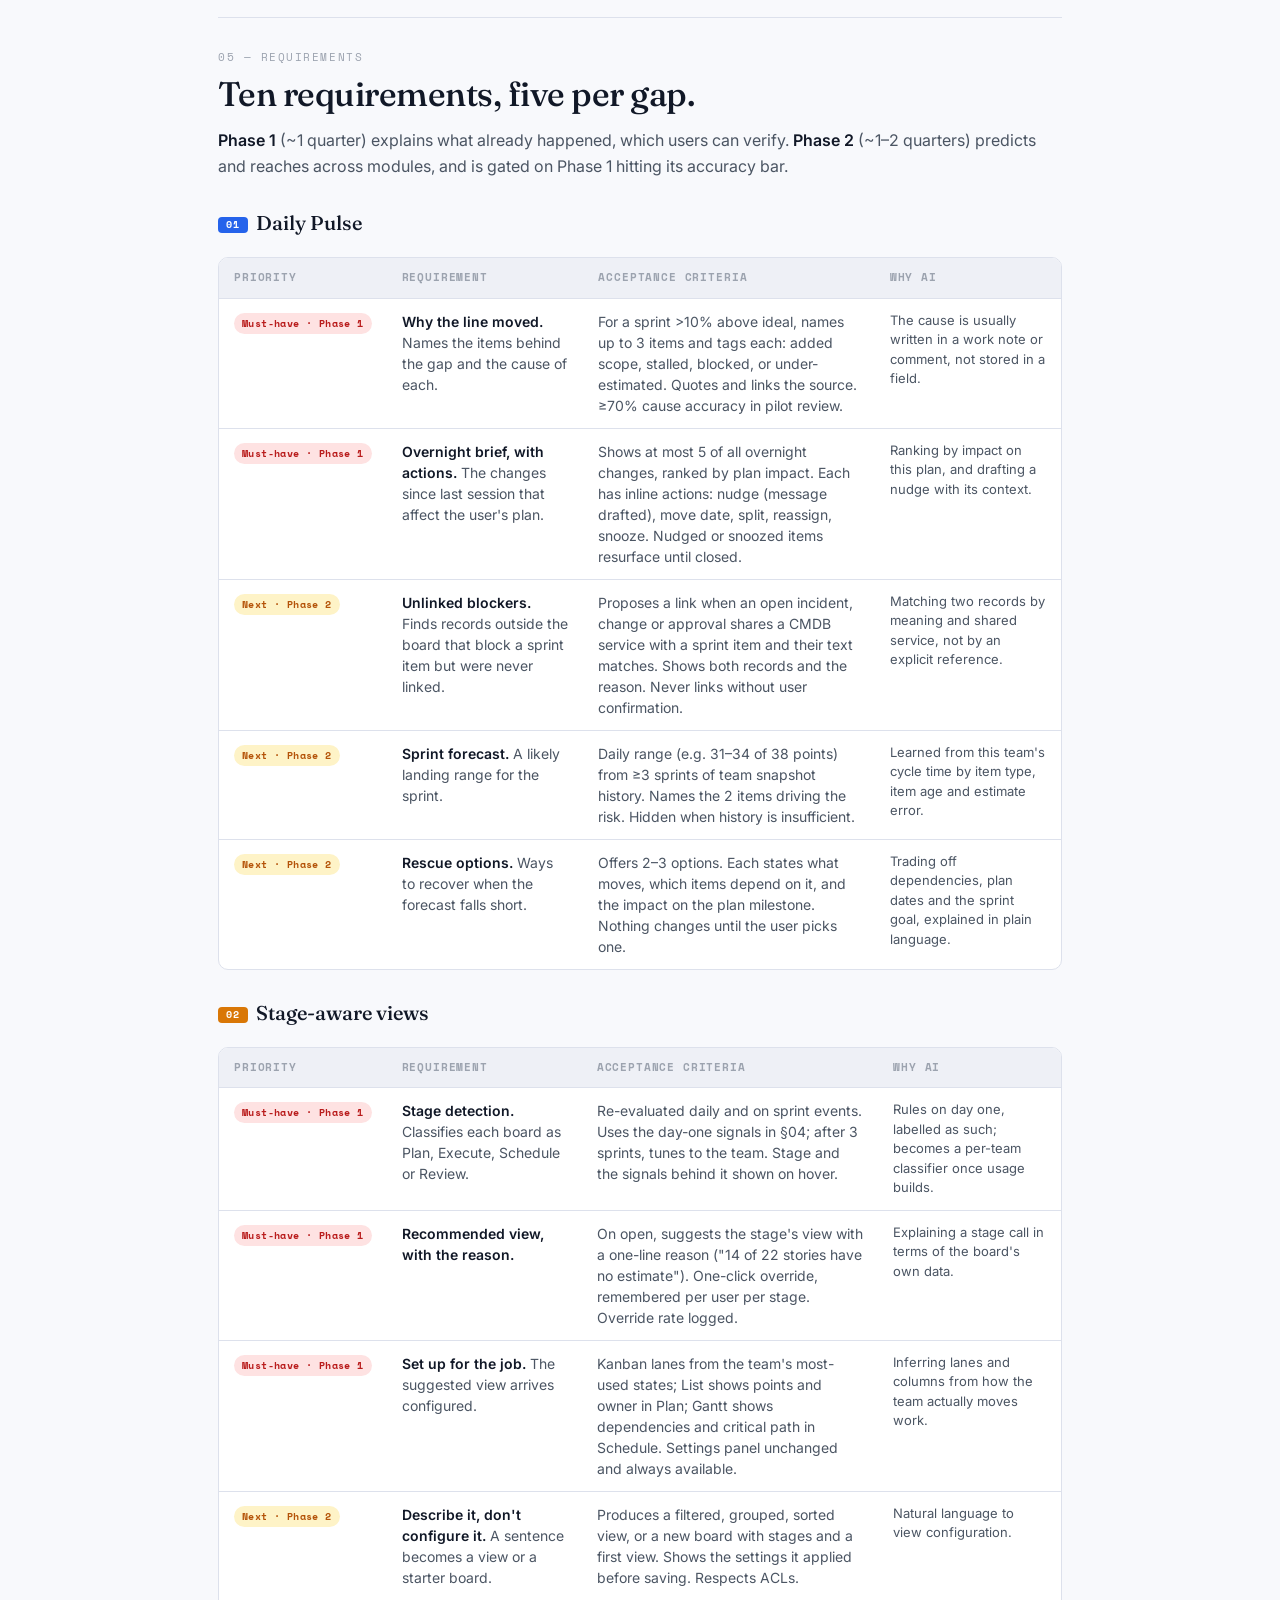
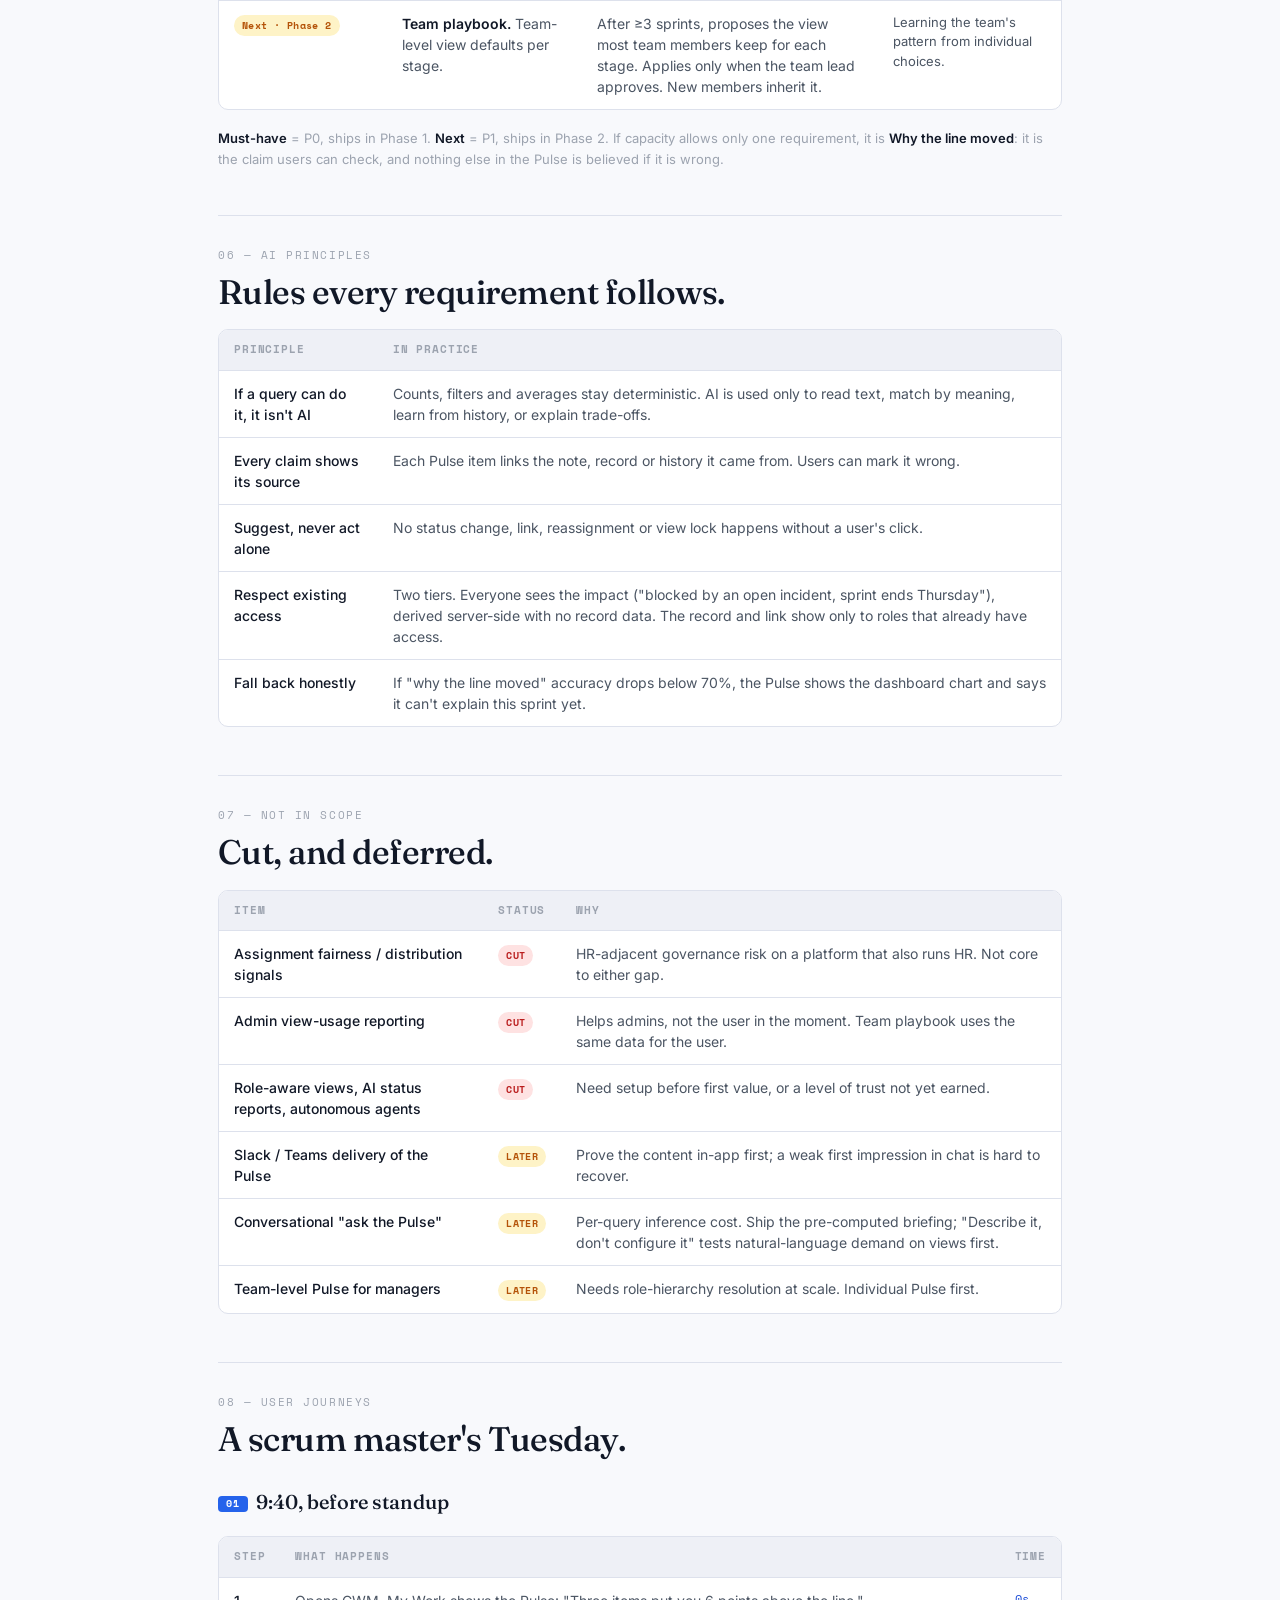
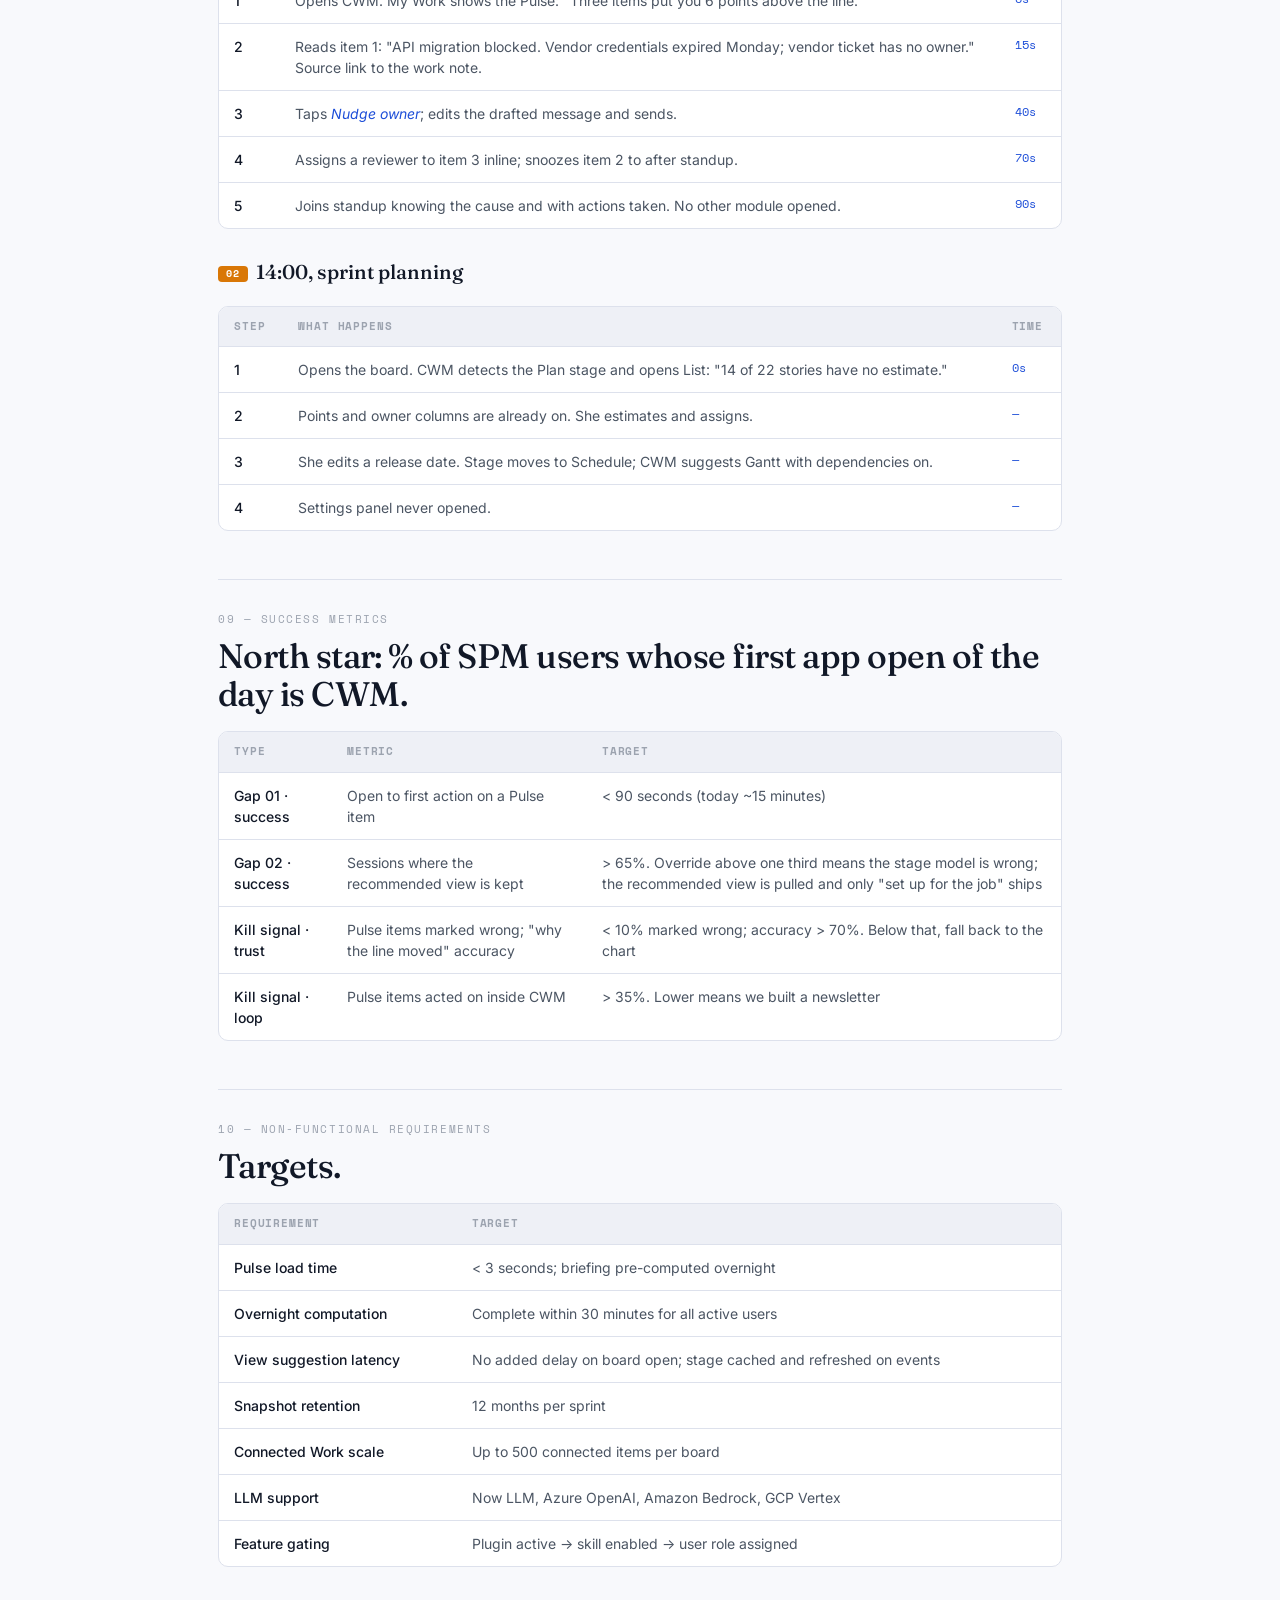
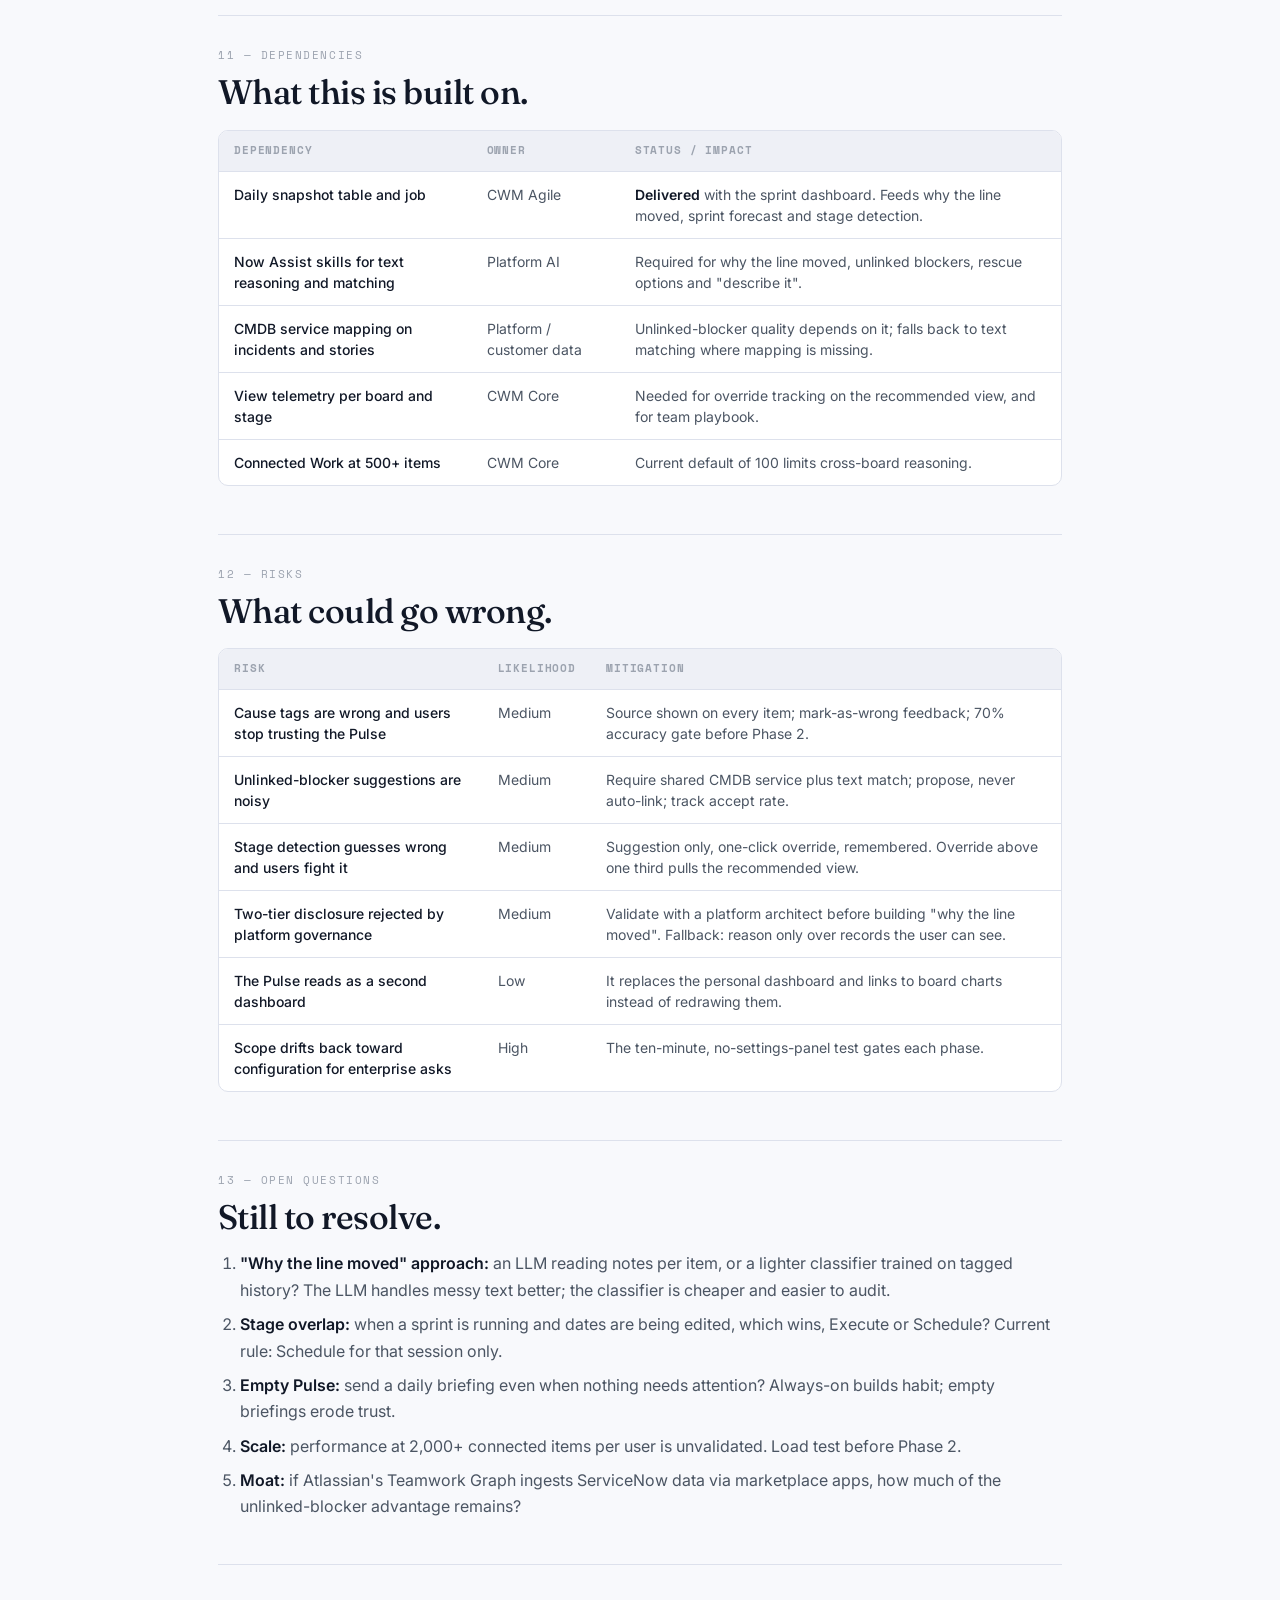
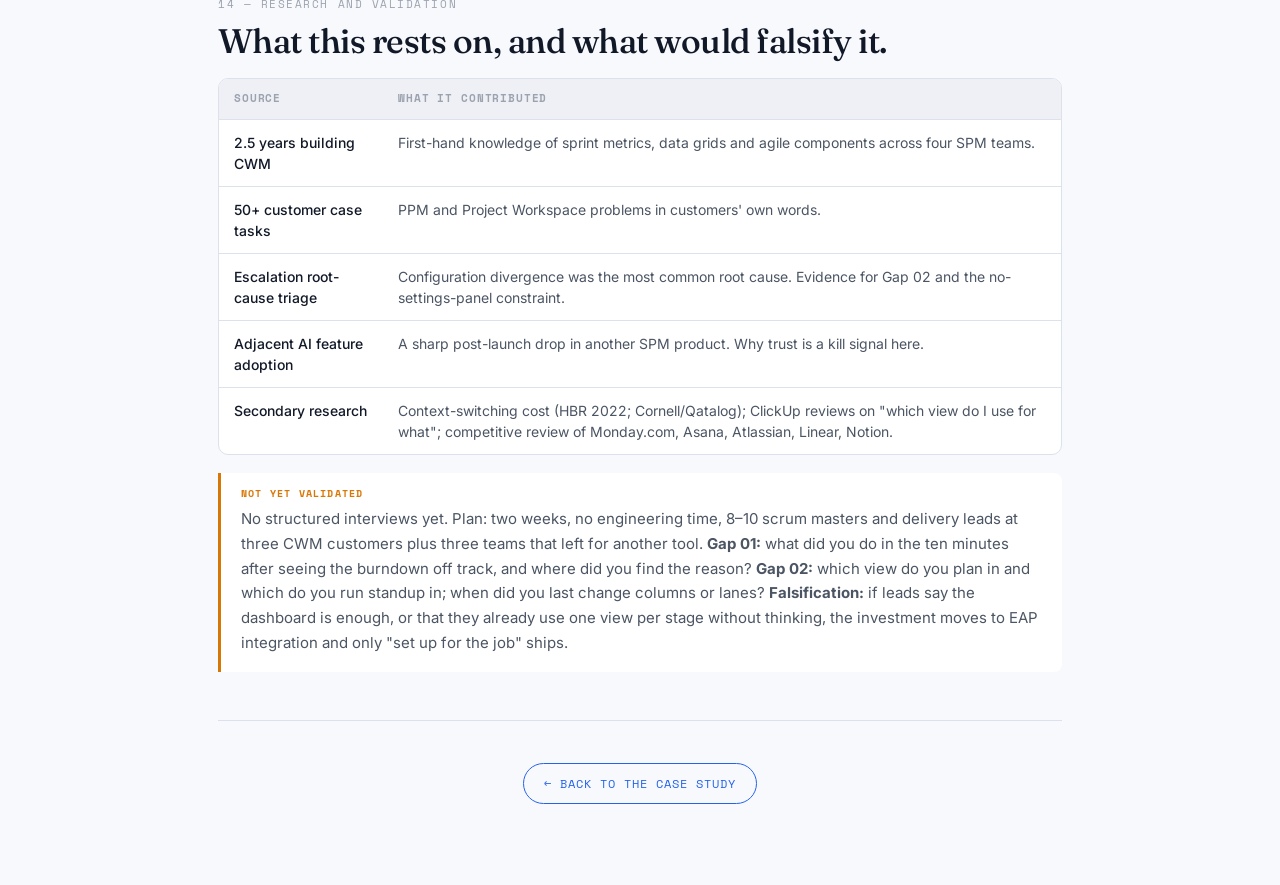
==== commit 1c87a769: "Add files via upload" ====
--- a/case-studies/daily-pulse-prd.html
+++ b/case-studies/daily-pulse-prd.html
@@ -99,7 +99,7 @@
 
     <div class="tldr">
       <div><b>Problem</b>The new sprint dashboard says a sprint is slipping, not why. And CWM offers List, Kanban and Gantt without telling users which one their current stage of work needs.</div>
-      <div><b>Solution</b><strong>Daily Pulse</strong> (DP-1 to DP-5) explains, forecasts and offers fixes across modules. <strong>Stage-aware views</strong> (SV-1 to SV-5) detect the stage of work and open the right view, already set up.</div>
+      <div><b>Solution</b><strong>Daily Pulse</strong> explains, forecasts and offers fixes across modules. <strong>Stage-aware views</strong> detect the stage of work and open the right view, already set up.</div>
       <div><b>Why CWM</b>It shares a database with the incidents, approvals and plans that cause slips, and already joins Project Workspace, EAP and Connected Work.</div>
       <div><b>Success</b>North star: % of SPM users whose first app open of the day is CWM. Kill signal: Pulse cause accuracy under 70%.</div>
     </div>
@@ -120,7 +120,7 @@
       <a href="#oq">Open questions</a> ·
       <a href="#research">Research</a>
     </p>
-    <div class="call"><span class="lbl">What changed in v7.0</span>Requirements cut from eleven to <strong>ten, five per gap</strong>, renumbered DP-1–5 (Daily Pulse) and SV-1–5 (Stage-aware Views). Gap 02 is restated: CWM already has List, Kanban and Gantt; the problem is that users aren't told which one fits which stage. Every requirement now states why it needs AI rather than a query. The two-dashboard question is decided: the Pulse <strong>replaces</strong> the personal dashboard. Distribution signals and admin view-usage reporting are cut. The withdrawn "work too small for a board" problem is removed from the problem statement.</div>
+    <div class="call"><span class="lbl">What changed in v7.0</span>Requirements cut from eleven to <strong>ten, five per gap</strong>, grouped under Daily Pulse and Stage-aware Views, and labelled by priority instead of ID codes. Gap 02 is restated: CWM already has List, Kanban and Gantt; the problem is that users aren't told which one fits which stage. Every requirement now states why it needs AI rather than a query. The two-dashboard question is decided: the Pulse <strong>replaces</strong> the personal dashboard. Distribution signals and admin view-usage reporting are cut. The withdrawn "work too small for a board" problem is removed from the problem statement.</div>
   </header>
 
   <!-- PROBLEM -->
@@ -196,28 +196,28 @@
 
     <h3><span class="gt a">01</span>Daily Pulse</h3>
     <div class="tw"><table>
-      <thead><tr><th>ID</th><th>Requirement</th><th>Acceptance criteria</th><th>Why AI</th><th>Phase</th></tr></thead>
-      <tbody>
-        <tr><td class="idc">DP-1</td><td><strong>Why the line moved.</strong> Names the items behind the gap and the cause of each.</td><td>For a sprint &gt;10% above ideal, names up to 3 items and tags each: added scope, stalled, blocked, or under-estimated. Quotes and links the source. ≥70% cause accuracy in pilot review.</td><td class="ai">The cause is usually written in a work note or comment, not stored in a field.</td><td><span class="p p0">Ph 1 · P0</span></td></tr>
-        <tr><td class="idc">DP-2</td><td><strong>Unlinked blockers.</strong> Finds records outside the board that block a sprint item but were never linked.</td><td>Proposes a link when an open incident, change or approval shares a CMDB service with a sprint item and their text matches. Shows both records and the reason. Never links without user confirmation.</td><td class="ai">Matching two records by meaning and shared service, not by an explicit reference.</td><td><span class="p p1">Ph 2 · P1</span></td></tr>
-        <tr><td class="idc">DP-3</td><td><strong>Sprint forecast.</strong> A likely landing range for the sprint.</td><td>Daily range (e.g. 31–34 of 38 points) from ≥3 sprints of team snapshot history. Names the 2 items driving the risk. Hidden when history is insufficient.</td><td class="ai">Learned from this team's cycle time by item type, item age and estimate error.</td><td><span class="p p1">Ph 2 · P1</span></td></tr>
-        <tr><td class="idc">DP-4</td><td><strong>Rescue options.</strong> Ways to recover when the forecast falls short.</td><td>Offers 2–3 options. Each states what moves, which items depend on it, and the impact on the plan milestone. Nothing changes until the user picks one.</td><td class="ai">Trading off dependencies, plan dates and the sprint goal, explained in plain language.</td><td><span class="p p1">Ph 2 · P1</span></td></tr>
-        <tr><td class="idc">DP-5</td><td><strong>Overnight brief, with actions.</strong> The changes since last session that affect the user's plan.</td><td>Shows at most 5 of all overnight changes, ranked by plan impact. Each has inline actions: nudge (message drafted), move date, split, reassign, snooze. Nudged or snoozed items resurface until closed.</td><td class="ai">Ranking by impact on this plan, and drafting a nudge with its context.</td><td><span class="p p0">Ph 1 · P0</span></td></tr>
+      <thead><tr><th>Priority</th><th>Requirement</th><th>Acceptance criteria</th><th>Why AI</th></tr></thead>
+      <tbody>
+        <tr><td><span class="p p0">Must-have · Phase 1</span></td><td><strong>Why the line moved.</strong> Names the items behind the gap and the cause of each.</td><td>For a sprint &gt;10% above ideal, names up to 3 items and tags each: added scope, stalled, blocked, or under-estimated. Quotes and links the source. ≥70% cause accuracy in pilot review.</td><td class="ai">The cause is usually written in a work note or comment, not stored in a field.</td></tr>
+        <tr><td><span class="p p0">Must-have · Phase 1</span></td><td><strong>Overnight brief, with actions.</strong> The changes since last session that affect the user's plan.</td><td>Shows at most 5 of all overnight changes, ranked by plan impact. Each has inline actions: nudge (message drafted), move date, split, reassign, snooze. Nudged or snoozed items resurface until closed.</td><td class="ai">Ranking by impact on this plan, and drafting a nudge with its context.</td></tr>
+        <tr><td><span class="p p1">Next · Phase 2</span></td><td><strong>Unlinked blockers.</strong> Finds records outside the board that block a sprint item but were never linked.</td><td>Proposes a link when an open incident, change or approval shares a CMDB service with a sprint item and their text matches. Shows both records and the reason. Never links without user confirmation.</td><td class="ai">Matching two records by meaning and shared service, not by an explicit reference.</td></tr>
+        <tr><td><span class="p p1">Next · Phase 2</span></td><td><strong>Sprint forecast.</strong> A likely landing range for the sprint.</td><td>Daily range (e.g. 31–34 of 38 points) from ≥3 sprints of team snapshot history. Names the 2 items driving the risk. Hidden when history is insufficient.</td><td class="ai">Learned from this team's cycle time by item type, item age and estimate error.</td></tr>
+        <tr><td><span class="p p1">Next · Phase 2</span></td><td><strong>Rescue options.</strong> Ways to recover when the forecast falls short.</td><td>Offers 2–3 options. Each states what moves, which items depend on it, and the impact on the plan milestone. Nothing changes until the user picks one.</td><td class="ai">Trading off dependencies, plan dates and the sprint goal, explained in plain language.</td></tr>
       </tbody>
     </table></div>
 
     <h3><span class="gt b">02</span>Stage-aware views</h3>
     <div class="tw"><table>
-      <thead><tr><th>ID</th><th>Requirement</th><th>Acceptance criteria</th><th>Why AI</th><th>Phase</th></tr></thead>
-      <tbody>
-        <tr><td class="idc">SV-1</td><td><strong>Stage detection.</strong> Classifies each board as Plan, Execute, Schedule or Review.</td><td>Re-evaluated daily and on sprint events. Uses the day-one signals in §04; after 3 sprints, tunes to the team. Stage and the signals behind it shown on hover.</td><td class="ai">Rules on day one, labelled as such; becomes a per-team classifier once usage builds.</td><td><span class="p p0">Ph 1 · P0</span></td></tr>
-        <tr><td class="idc">SV-2</td><td><strong>Recommended view, with the reason.</strong></td><td>On open, suggests the stage's view with a one-line reason ("14 of 22 stories have no estimate"). One-click override, remembered per user per stage. Override rate logged.</td><td class="ai">Explaining a stage call in terms of the board's own data.</td><td><span class="p p0">Ph 1 · P0</span></td></tr>
-        <tr><td class="idc">SV-3</td><td><strong>Set up for the job.</strong> The suggested view arrives configured.</td><td>Kanban lanes from the team's most-used states; List shows points and owner in Plan; Gantt shows dependencies and critical path in Schedule. Settings panel unchanged and always available.</td><td class="ai">Inferring lanes and columns from how the team actually moves work.</td><td><span class="p p0">Ph 1 · P0</span></td></tr>
-        <tr><td class="idc">SV-4</td><td><strong>Describe it, don't configure it.</strong> A sentence becomes a view or a starter board.</td><td>Produces a filtered, grouped, sorted view, or a new board with stages and a first view. Shows the settings it applied before saving. Respects ACLs.</td><td class="ai">Natural language to view configuration.</td><td><span class="p p1">Ph 2 · P1</span></td></tr>
-        <tr><td class="idc">SV-5</td><td><strong>Team playbook.</strong> Team-level view defaults per stage.</td><td>After ≥3 sprints, proposes the view most team members keep for each stage. Applies only when the team lead approves. New members inherit it.</td><td class="ai">Learning the team's pattern from individual choices.</td><td><span class="p p1">Ph 2 · P1</span></td></tr>
-      </tbody>
-    </table></div>
-    <p style="font-size:13px;color:var(--md)">Phase column reads phase · priority. If capacity allows only one requirement, it is <strong>DP-1</strong>: it is the claim users can check, and nothing else in the Pulse is believed if it is wrong.</p>
+      <thead><tr><th>Priority</th><th>Requirement</th><th>Acceptance criteria</th><th>Why AI</th></tr></thead>
+      <tbody>
+        <tr><td><span class="p p0">Must-have · Phase 1</span></td><td><strong>Stage detection.</strong> Classifies each board as Plan, Execute, Schedule or Review.</td><td>Re-evaluated daily and on sprint events. Uses the day-one signals in §04; after 3 sprints, tunes to the team. Stage and the signals behind it shown on hover.</td><td class="ai">Rules on day one, labelled as such; becomes a per-team classifier once usage builds.</td></tr>
+        <tr><td><span class="p p0">Must-have · Phase 1</span></td><td><strong>Recommended view, with the reason.</strong></td><td>On open, suggests the stage's view with a one-line reason ("14 of 22 stories have no estimate"). One-click override, remembered per user per stage. Override rate logged.</td><td class="ai">Explaining a stage call in terms of the board's own data.</td></tr>
+        <tr><td><span class="p p0">Must-have · Phase 1</span></td><td><strong>Set up for the job.</strong> The suggested view arrives configured.</td><td>Kanban lanes from the team's most-used states; List shows points and owner in Plan; Gantt shows dependencies and critical path in Schedule. Settings panel unchanged and always available.</td><td class="ai">Inferring lanes and columns from how the team actually moves work.</td></tr>
+        <tr><td><span class="p p1">Next · Phase 2</span></td><td><strong>Describe it, don't configure it.</strong> A sentence becomes a view or a starter board.</td><td>Produces a filtered, grouped, sorted view, or a new board with stages and a first view. Shows the settings it applied before saving. Respects ACLs.</td><td class="ai">Natural language to view configuration.</td></tr>
+        <tr><td><span class="p p1">Next · Phase 2</span></td><td><strong>Team playbook.</strong> Team-level view defaults per stage.</td><td>After ≥3 sprints, proposes the view most team members keep for each stage. Applies only when the team lead approves. New members inherit it.</td><td class="ai">Learning the team's pattern from individual choices.</td></tr>
+      </tbody>
+    </table></div>
+    <p style="font-size:13px;color:var(--md)"><strong>Must-have</strong> = P0, ships in Phase 1. <strong>Next</strong> = P1, ships in Phase 2. If capacity allows only one requirement, it is <strong>Why the line moved</strong>: it is the claim users can check, and nothing else in the Pulse is believed if it is wrong.</p>
   </section>
 
   <!-- AI PRINCIPLES -->
@@ -231,7 +231,7 @@
         <tr><td>Every claim shows its source</td><td>Each Pulse item links the note, record or history it came from. Users can mark it wrong.</td></tr>
         <tr><td>Suggest, never act alone</td><td>No status change, link, reassignment or view lock happens without a user's click.</td></tr>
         <tr><td>Respect existing access</td><td>Two tiers. Everyone sees the impact ("blocked by an open incident, sprint ends Thursday"), derived server-side with no record data. The record and link show only to roles that already have access.</td></tr>
-        <tr><td>Fall back honestly</td><td>If DP-1 cause accuracy drops below 70%, the Pulse shows the dashboard chart and says it can't explain this sprint yet.</td></tr>
+        <tr><td>Fall back honestly</td><td>If "why the line moved" accuracy drops below 70%, the Pulse shows the dashboard chart and says it can't explain this sprint yet.</td></tr>
       </tbody>
     </table></div>
   </section>
@@ -244,10 +244,10 @@
       <thead><tr><th>Item</th><th>Status</th><th>Why</th></tr></thead>
       <tbody>
         <tr><td>Assignment fairness / distribution signals</td><td><span class="p p0">CUT</span></td><td>HR-adjacent governance risk on a platform that also runs HR. Not core to either gap.</td></tr>
-        <tr><td>Admin view-usage reporting</td><td><span class="p p0">CUT</span></td><td>Helps admins, not the user in the moment. SV-5 uses the same data for the user.</td></tr>
+        <tr><td>Admin view-usage reporting</td><td><span class="p p0">CUT</span></td><td>Helps admins, not the user in the moment. Team playbook uses the same data for the user.</td></tr>
         <tr><td>Role-aware views, AI status reports, autonomous agents</td><td><span class="p p0">CUT</span></td><td>Need setup before first value, or a level of trust not yet earned.</td></tr>
         <tr><td>Slack / Teams delivery of the Pulse</td><td><span class="p p1">LATER</span></td><td>Prove the content in-app first; a weak first impression in chat is hard to recover.</td></tr>
-        <tr><td>Conversational "ask the Pulse"</td><td><span class="p p1">LATER</span></td><td>Per-query inference cost. Ship the pre-computed briefing; SV-4 tests natural-language demand on views first.</td></tr>
+        <tr><td>Conversational "ask the Pulse"</td><td><span class="p p1">LATER</span></td><td>Per-query inference cost. Ship the pre-computed briefing; "Describe it, don't configure it" tests natural-language demand on views first.</td></tr>
         <tr><td>Team-level Pulse for managers</td><td><span class="p p1">LATER</span></td><td>Needs role-hierarchy resolution at scale. Individual Pulse first.</td></tr>
       </tbody>
     </table></div>
@@ -272,8 +272,8 @@
     <div class="tw"><table>
       <thead><tr><th>Step</th><th>What happens</th><th>Time</th></tr></thead>
       <tbody>
-        <tr><td>1</td><td>Opens the board. SV-1 detects Plan; SV-2 opens List: "14 of 22 stories have no estimate."</td><td class="idc">0s</td></tr>
-        <tr><td>2</td><td>Points and owner columns are already on (SV-3). She estimates and assigns.</td><td class="idc">—</td></tr>
+        <tr><td>1</td><td>Opens the board. CWM detects the Plan stage and opens List: "14 of 22 stories have no estimate."</td><td class="idc">0s</td></tr>
+        <tr><td>2</td><td>Points and owner columns are already on. She estimates and assigns.</td><td class="idc">—</td></tr>
         <tr><td>3</td><td>She edits a release date. Stage moves to Schedule; CWM suggests Gantt with dependencies on.</td><td class="idc">—</td></tr>
         <tr><td>4</td><td>Settings panel never opened.</td><td class="idc">—</td></tr>
       </tbody>
@@ -288,8 +288,8 @@
       <thead><tr><th>Type</th><th>Metric</th><th>Target</th></tr></thead>
       <tbody>
         <tr><td>Gap 01 · success</td><td>Open to first action on a Pulse item</td><td>&lt; 90 seconds (today ~15 minutes)</td></tr>
-        <tr><td>Gap 02 · success</td><td>Sessions where the recommended view is kept</td><td>&gt; 65%. Override above one third means the stage model is wrong; SV-2 is pulled and SV-3 ships alone</td></tr>
-        <tr><td>Kill signal · trust</td><td>Pulse items marked wrong; DP-1 cause accuracy</td><td>&lt; 10% marked wrong; accuracy &gt; 70%. Below that, fall back to the chart</td></tr>
+        <tr><td>Gap 02 · success</td><td>Sessions where the recommended view is kept</td><td>&gt; 65%. Override above one third means the stage model is wrong; the recommended view is pulled and only "set up for the job" ships</td></tr>
+        <tr><td>Kill signal · trust</td><td>Pulse items marked wrong; "why the line moved" accuracy</td><td>&lt; 10% marked wrong; accuracy &gt; 70%. Below that, fall back to the chart</td></tr>
         <tr><td>Kill signal · loop</td><td>Pulse items acted on inside CWM</td><td>&gt; 35%. Lower means we built a newsletter</td></tr>
       </tbody>
     </table></div>
@@ -320,10 +320,10 @@
     <div class="tw"><table>
       <thead><tr><th>Dependency</th><th>Owner</th><th>Status / impact</th></tr></thead>
       <tbody>
-        <tr><td>Daily snapshot table and job</td><td>CWM Agile</td><td><strong>Delivered</strong> with the sprint dashboard. Feeds DP-1, DP-3, SV-1.</td></tr>
-        <tr><td>Now Assist skills for text reasoning and matching</td><td>Platform AI</td><td>Required for DP-1, DP-2, DP-4, SV-4.</td></tr>
-        <tr><td>CMDB service mapping on incidents and stories</td><td>Platform / customer data</td><td>DP-2 quality depends on it; falls back to text matching where mapping is missing.</td></tr>
-        <tr><td>View telemetry per board and stage</td><td>CWM Core</td><td>Needed for SV-2 override tracking and SV-5.</td></tr>
+        <tr><td>Daily snapshot table and job</td><td>CWM Agile</td><td><strong>Delivered</strong> with the sprint dashboard. Feeds why the line moved, sprint forecast and stage detection.</td></tr>
+        <tr><td>Now Assist skills for text reasoning and matching</td><td>Platform AI</td><td>Required for why the line moved, unlinked blockers, rescue options and "describe it".</td></tr>
+        <tr><td>CMDB service mapping on incidents and stories</td><td>Platform / customer data</td><td>Unlinked-blocker quality depends on it; falls back to text matching where mapping is missing.</td></tr>
+        <tr><td>View telemetry per board and stage</td><td>CWM Core</td><td>Needed for override tracking on the recommended view, and for team playbook.</td></tr>
         <tr><td>Connected Work at 500+ items</td><td>CWM Core</td><td>Current default of 100 limits cross-board reasoning.</td></tr>
       </tbody>
     </table></div>
@@ -338,8 +338,8 @@
       <tbody>
         <tr><td>Cause tags are wrong and users stop trusting the Pulse</td><td>Medium</td><td>Source shown on every item; mark-as-wrong feedback; 70% accuracy gate before Phase 2.</td></tr>
         <tr><td>Unlinked-blocker suggestions are noisy</td><td>Medium</td><td>Require shared CMDB service plus text match; propose, never auto-link; track accept rate.</td></tr>
-        <tr><td>Stage detection guesses wrong and users fight it</td><td>Medium</td><td>Suggestion only, one-click override, remembered. Override above one third pulls SV-2.</td></tr>
-        <tr><td>Two-tier disclosure rejected by platform governance</td><td>Medium</td><td>Validate with a platform architect before DP-1 build. Fallback: reason only over records the user can see.</td></tr>
+        <tr><td>Stage detection guesses wrong and users fight it</td><td>Medium</td><td>Suggestion only, one-click override, remembered. Override above one third pulls the recommended view.</td></tr>
+        <tr><td>Two-tier disclosure rejected by platform governance</td><td>Medium</td><td>Validate with a platform architect before building "why the line moved". Fallback: reason only over records the user can see.</td></tr>
         <tr><td>The Pulse reads as a second dashboard</td><td>Low</td><td>It replaces the personal dashboard and links to board charts instead of redrawing them.</td></tr>
         <tr><td>Scope drifts back toward configuration for enterprise asks</td><td>High</td><td>The ten-minute, no-settings-panel test gates each phase.</td></tr>
       </tbody>
@@ -351,11 +351,11 @@
     <div class="kick">13 — Open questions</div>
     <h2>Still to resolve.</h2>
     <ol>
-      <li><strong>DP-1 approach:</strong> an LLM reading notes per item, or a lighter classifier trained on tagged history? The LLM handles messy text better; the classifier is cheaper and easier to audit.</li>
+      <li><strong>"Why the line moved" approach:</strong> an LLM reading notes per item, or a lighter classifier trained on tagged history? The LLM handles messy text better; the classifier is cheaper and easier to audit.</li>
       <li><strong>Stage overlap:</strong> when a sprint is running and dates are being edited, which wins, Execute or Schedule? Current rule: Schedule for that session only.</li>
       <li><strong>Empty Pulse:</strong> send a daily briefing even when nothing needs attention? Always-on builds habit; empty briefings erode trust.</li>
       <li><strong>Scale:</strong> performance at 2,000+ connected items per user is unvalidated. Load test before Phase 2.</li>
-      <li><strong>Moat:</strong> if Atlassian's Teamwork Graph ingests ServiceNow data via marketplace apps, how much of DP-2's advantage remains?</li>
+      <li><strong>Moat:</strong> if Atlassian's Teamwork Graph ingests ServiceNow data via marketplace apps, how much of the unlinked-blocker advantage remains?</li>
     </ol>
   </section>
 
@@ -373,7 +373,7 @@
         <tr><td>Secondary research</td><td>Context-switching cost (HBR 2022; Cornell/Qatalog); ClickUp reviews on "which view do I use for what"; competitive review of Monday.com, Asana, Atlassian, Linear, Notion.</td></tr>
       </tbody>
     </table></div>
-    <div class="call cost"><span class="lbl">Not yet validated</span>No structured interviews yet. Plan: two weeks, no engineering time, 8–10 scrum masters and delivery leads at three CWM customers plus three teams that left for another tool. <strong>Gap 01:</strong> what did you do in the ten minutes after seeing the burndown off track, and where did you find the reason? <strong>Gap 02:</strong> which view do you plan in and which do you run standup in; when did you last change columns or lanes? <strong>Falsification:</strong> if leads say the dashboard is enough, or that they already use one view per stage without thinking, the investment moves to EAP integration and only SV-3 ships.</div>
+    <div class="call cost"><span class="lbl">Not yet validated</span>No structured interviews yet. Plan: two weeks, no engineering time, 8–10 scrum masters and delivery leads at three CWM customers plus three teams that left for another tool. <strong>Gap 01:</strong> what did you do in the ten minutes after seeing the burndown off track, and where did you find the reason? <strong>Gap 02:</strong> which view do you plan in and which do you run standup in; when did you last change columns or lanes? <strong>Falsification:</strong> if leads say the dashboard is enough, or that they already use one view per stage without thinking, the investment moves to EAP integration and only "set up for the job" ships.</div>
   </section>
 
   <div class="endcap"><a href="daily-pulse.html">← Back to the case study</a></div>
